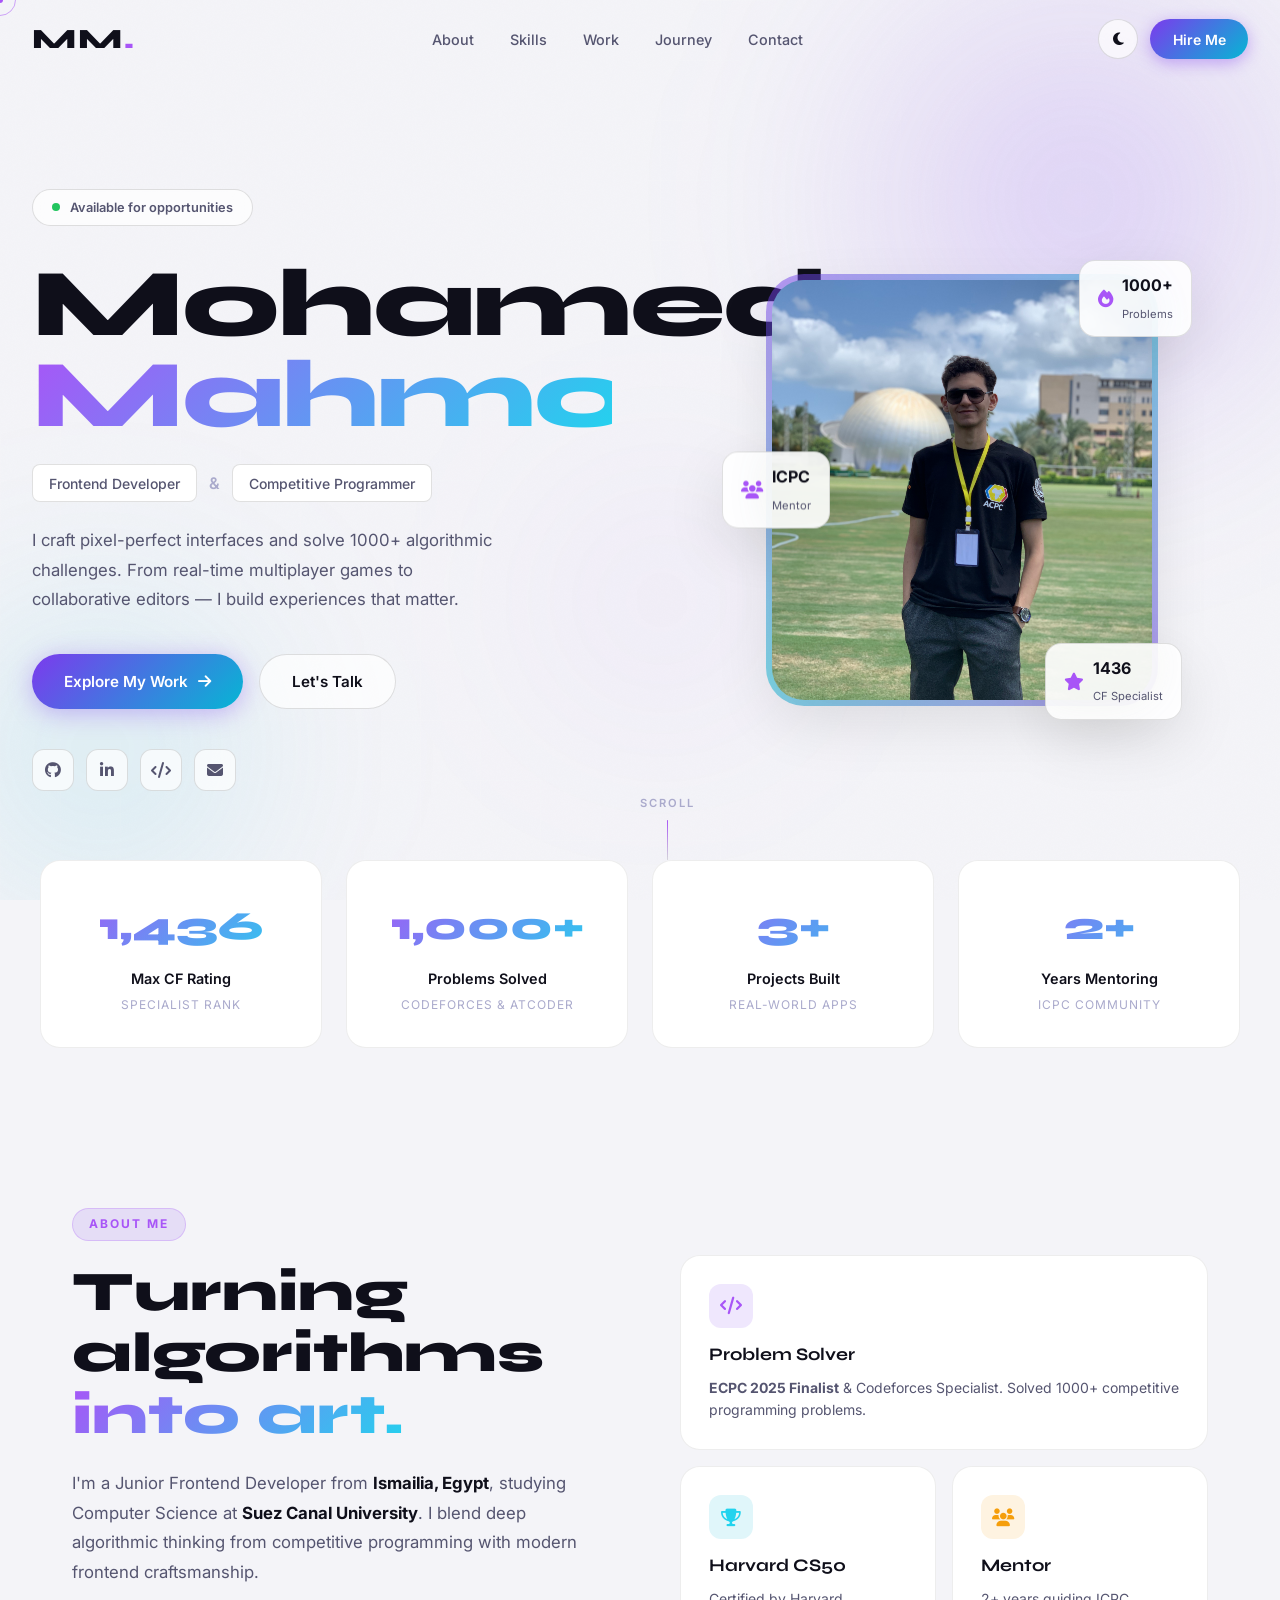
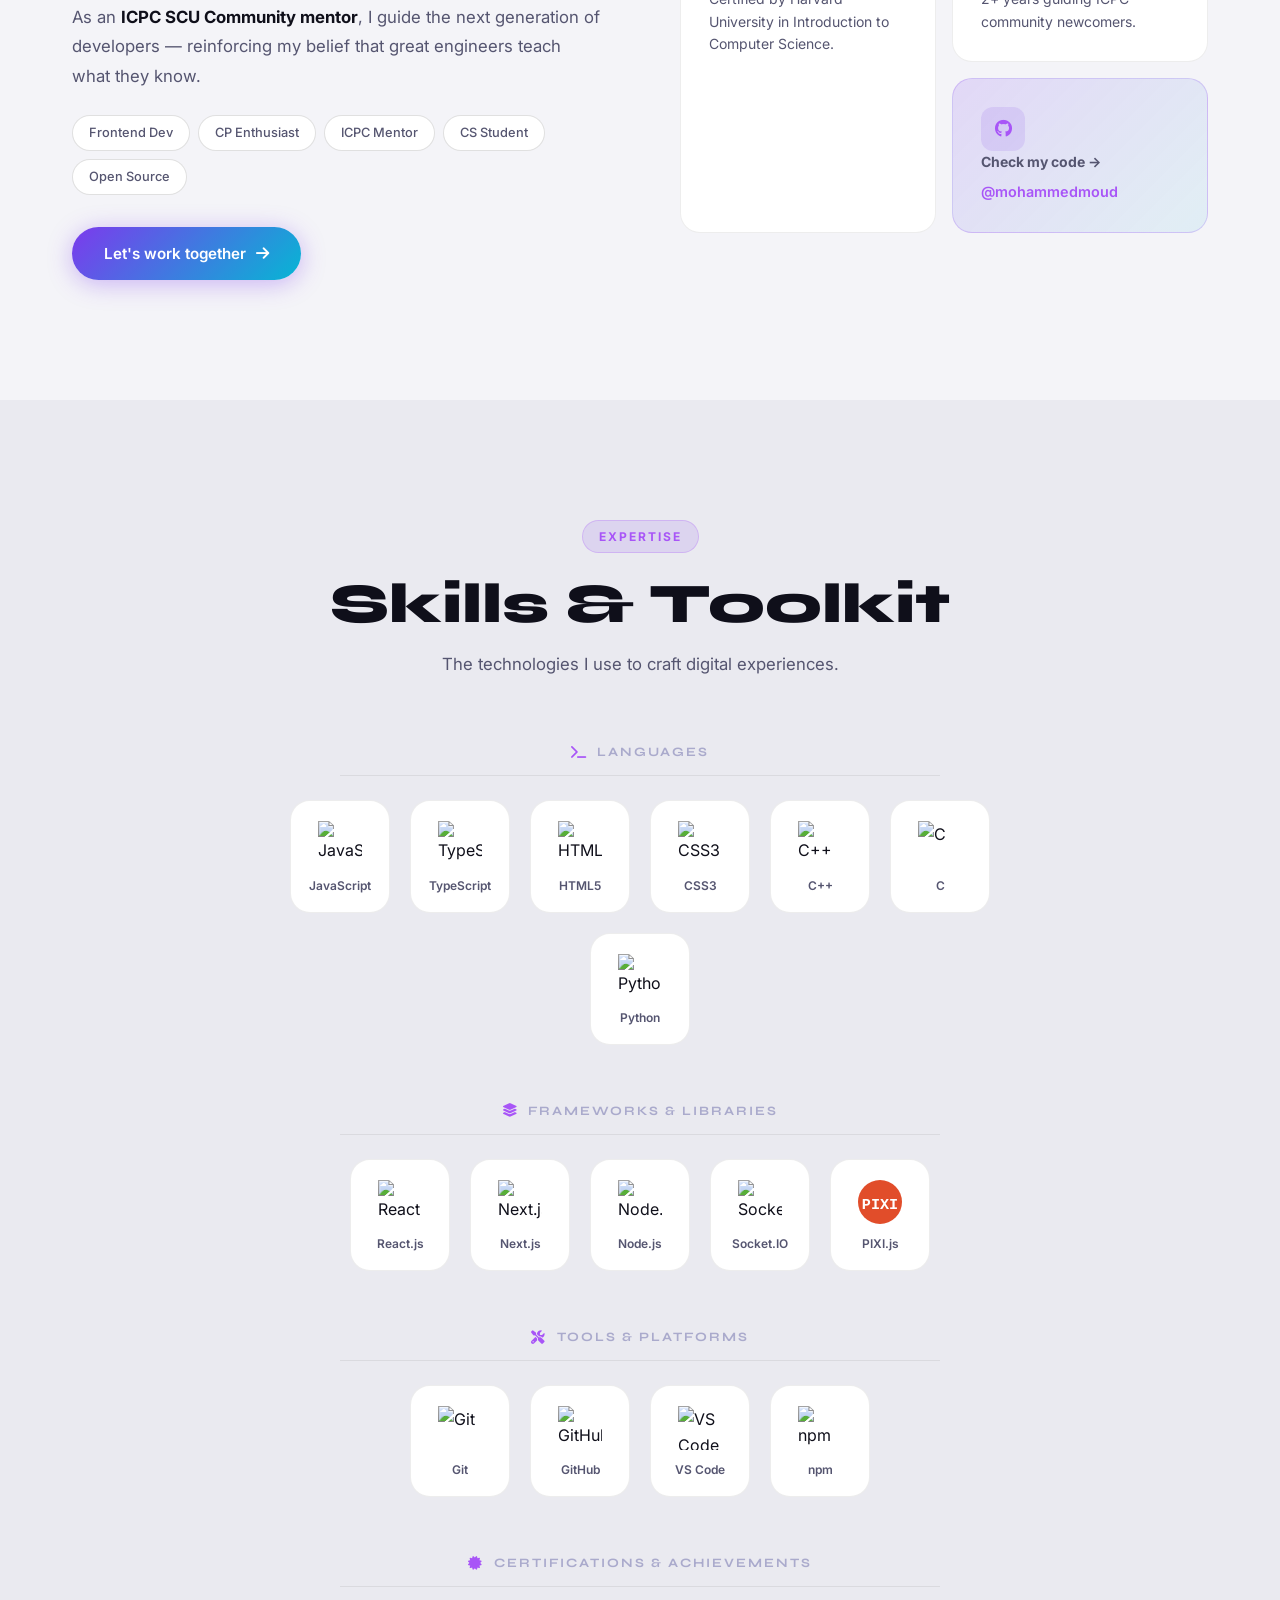
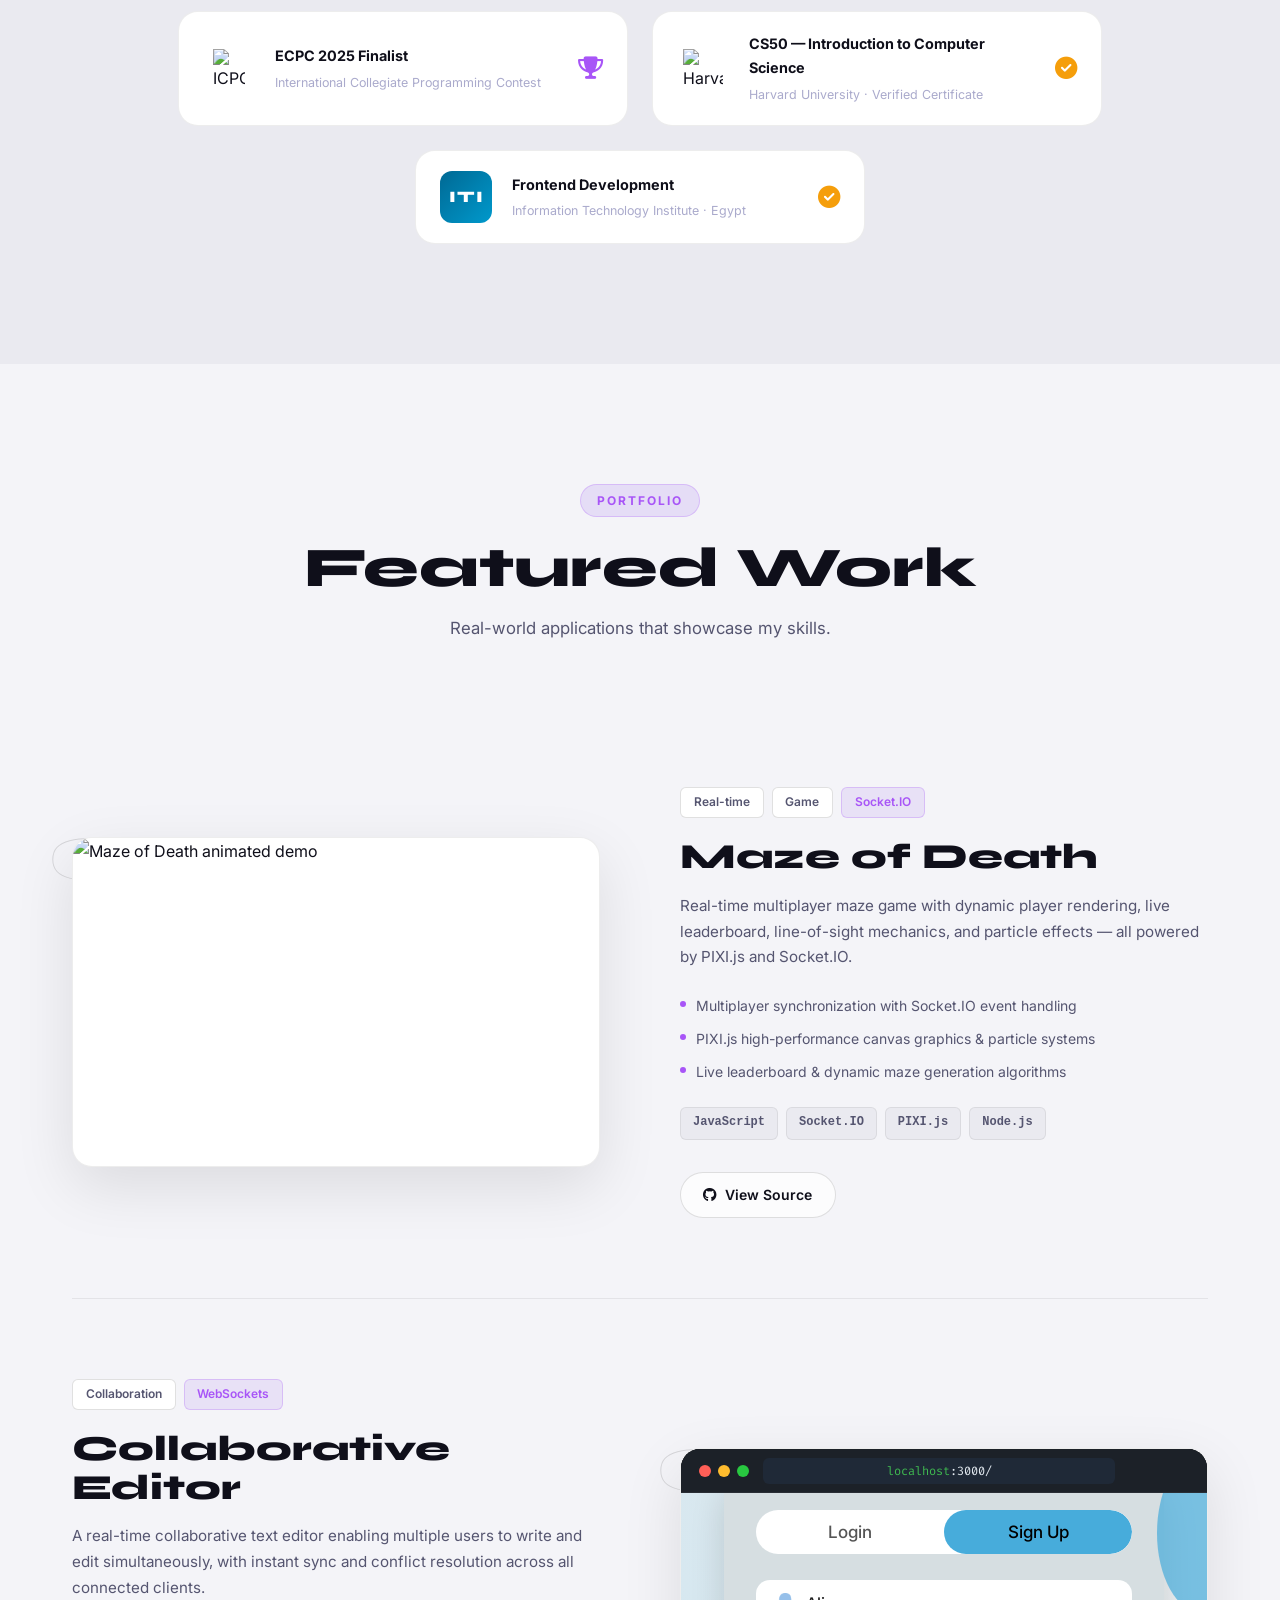
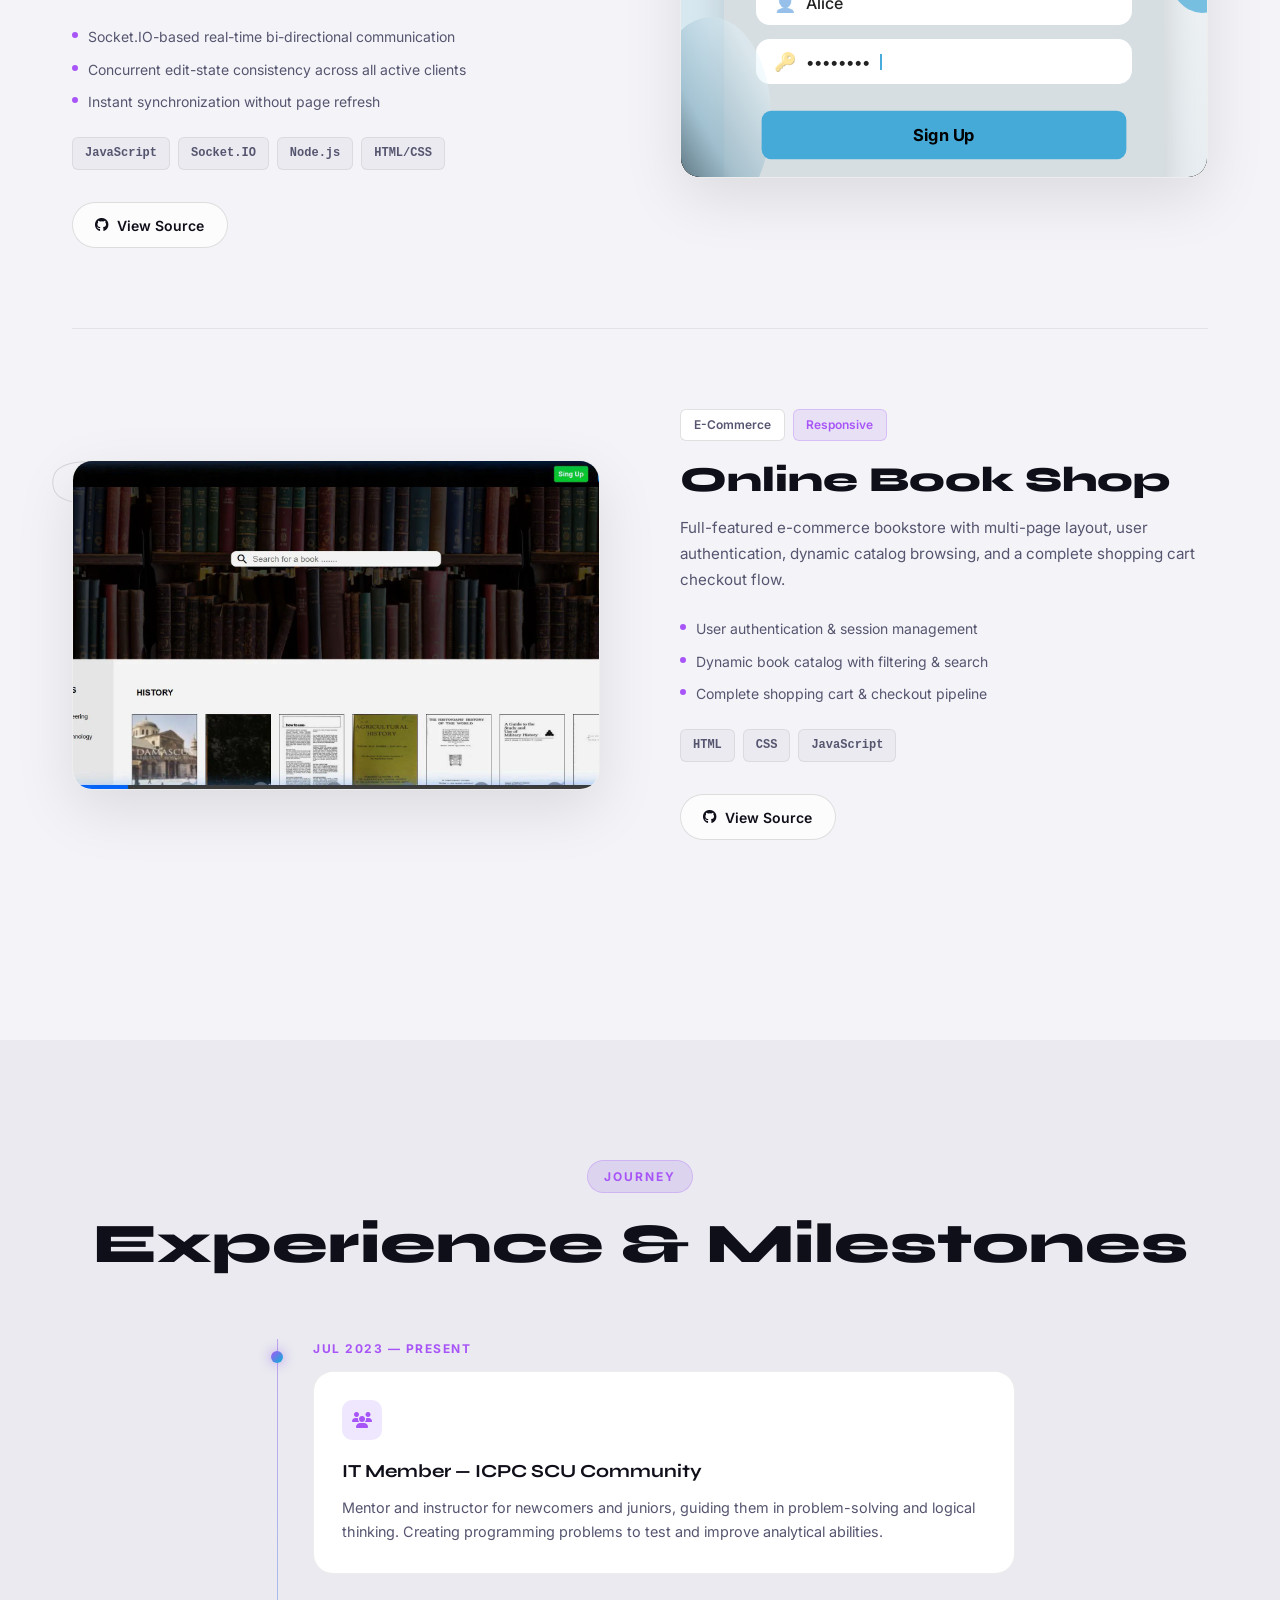
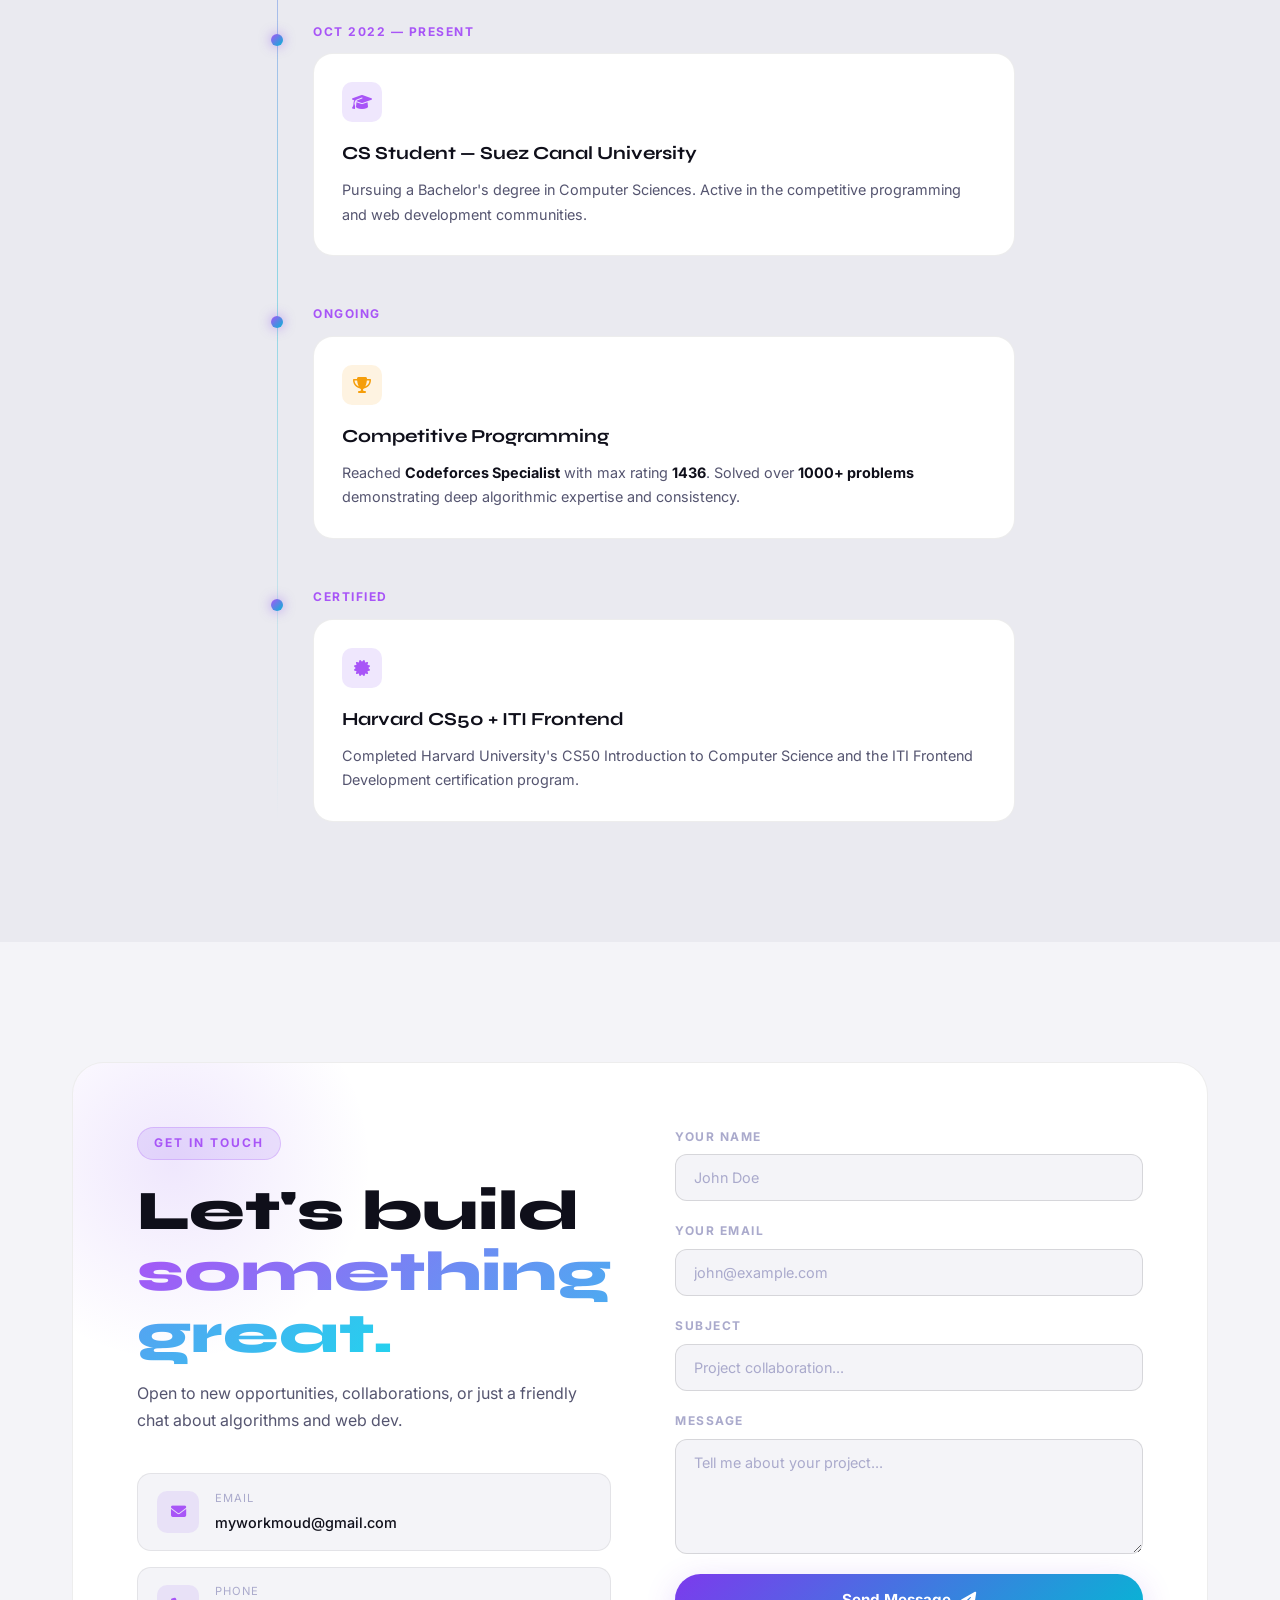
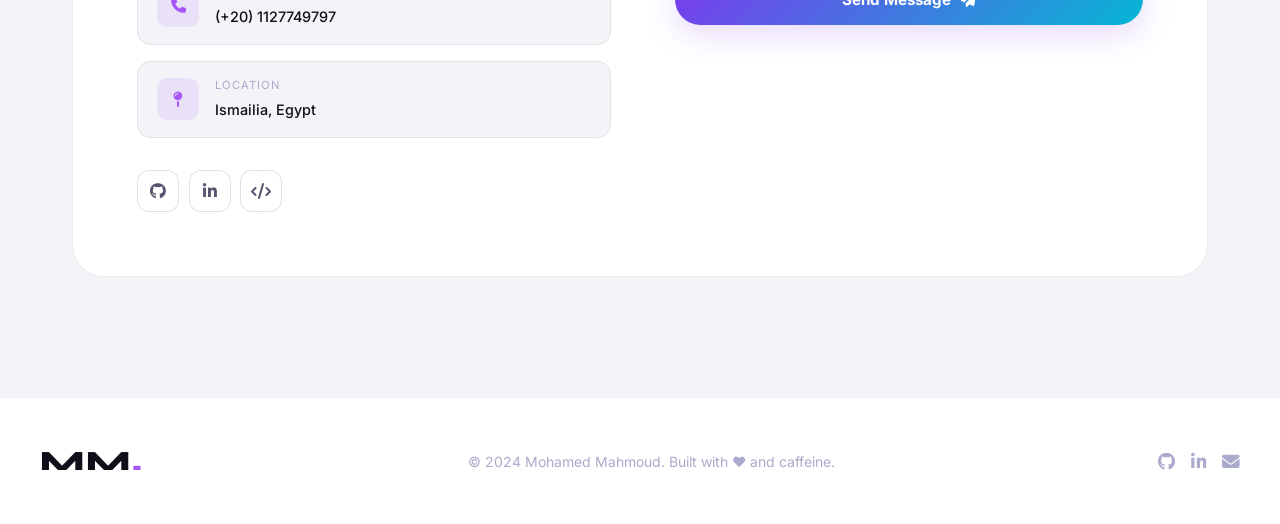
==== index.html @ f991c044 "update portfolio" ====
<!DOCTYPE html>
<html lang="en" data-theme="dark">
<head>
  <meta charset="UTF-8" />
  <meta name="viewport" content="width=device-width, initial-scale=1.0" />
  <title>Mohamed Mahmoud — Frontend Developer</title>
  <meta name="description" content="Mohamed Mahmoud — Junior Frontend Developer & Competitive Programmer based in Egypt. Codeforces Specialist. 1000+ problems solved." />

  <!-- Fonts -->
  <link rel="preconnect" href="https://fonts.googleapis.com" />
  <link rel="preconnect" href="https://fonts.gstatic.com" crossorigin />
  <link href="https://fonts.googleapis.com/css2?family=Syne:wght@400;500;600;700;800&family=Inter:wght@300;400;500;600&display=swap" rel="stylesheet" />

  <!-- Icons -->
  <link rel="stylesheet" href="https://cdnjs.cloudflare.com/ajax/libs/font-awesome/6.5.0/css/all.min.css" />

  <link rel="stylesheet" href="style.css" />
</head>
<body>

  <!-- Custom Cursor -->
  <div id="cursor-dot"></div>
  <div id="cursor-ring"></div>

  <!-- Loader -->
  <div id="loader">
    <div class="loader-text">
      <span>M</span><span>.</span><span>M</span><span>a</span><span>h</span><span>m</span><span>o</span><span>u</span><span>d</span>
    </div>
    <div class="loader-bar"><span></span></div>
  </div>

  <!-- Noise Overlay -->
  <div class="noise"></div>

  <!-- NAV -->
  <nav id="navbar">
    <div class="nav-inner">
      <a href="#hero" class="nav-logo">MM<span class="dot">.</span></a>
      <ul class="nav-links">
        <li><a href="#about" class="nav-link">About</a></li>
        <li><a href="#skills" class="nav-link">Skills</a></li>
        <li><a href="#projects" class="nav-link">Work</a></li>
        <li><a href="#experience" class="nav-link">Journey</a></li>
        <li><a href="#contact" class="nav-link">Contact</a></li>
      </ul>
      <div class="nav-right">
        <button id="theme-toggle" class="theme-btn" aria-label="Toggle theme">
          <i class="fa-solid fa-moon" id="theme-icon"></i>
        </button>
        <a href="https://docs.google.com/document/d/1dBStdwqow_vI_nFA4Ti6ppSMyKnlEqar/edit?usp=sharing&ouid=118151326517253373276&rtpof=true&sd=true" target="_blank" class="btn-hire">Hire Me</a>
        <button class="hamburger" id="hamburger" aria-label="Menu">
          <span></span><span></span>
        </button>
      </div>
    </div>
    <!-- Mobile menu -->
    <div class="mobile-menu" id="mobile-menu">
      <a href="#about" class="mob-link">About</a>
      <a href="#skills" class="mob-link">Skills</a>
      <a href="#projects" class="mob-link">Work</a>
      <a href="#experience" class="mob-link">Journey</a>
      <a href="#contact" class="mob-link">Contact</a>
    </div>
  </nav>

  <!-- =========  HERO  ========= -->
  <section id="hero" class="hero-section">

    <!-- Gradient orbs -->
    <div class="orb orb-1"></div>
    <div class="orb orb-2"></div>
    <div class="orb orb-3"></div>

    <!-- Grid lines bg -->
    <div class="grid-lines"></div>

    <div class="hero-container">
      <div class="hero-left">
        <!-- Status pill -->
        <div class="status-pill">
          <span class="pulse-dot"></span>
          Available for opportunities
        </div>

        <h1 class="hero-title">
          <span class="split-line">Mohamed</span>
          <span class="split-line accent-word">Mahmoud</span>
        </h1>

        <p class="hero-role">
          <span class="role-tag">Frontend Developer</span>
          <span class="role-divider">&</span>
          <span class="role-tag">Competitive Programmer</span>
        </p>

        <p class="hero-desc">
          I craft pixel-perfect interfaces and solve 1000+ algorithmic challenges. From real-time multiplayer games to collaborative editors — I build experiences that matter.
        </p>

        <div class="hero-actions">
          <a href="#projects" class="cta-primary magnetic">
            <span>Explore My Work</span>
            <i class="fa-solid fa-arrow-right"></i>
          </a>
          <a href="#contact" class="cta-ghost magnetic">
            Let's Talk
          </a>
        </div>

        <div class="hero-socials">
          <a href="https://github.com/mohammedmoud" target="_blank" class="social-btn" aria-label="GitHub">
            <i class="fa-brands fa-github"></i>
          </a>
          <a href="https://www.linkedin.com/in/imomoud/" target="_blank" class="social-btn" aria-label="LinkedIn">
            <i class="fa-brands fa-linkedin-in"></i>
          </a>
          <a href="https://codeforces.com/profile/MOUDX" target="_blank" class="social-btn" aria-label="Codeforces">
            <i class="fa-solid fa-code"></i>
          </a>
          <a href="mailto:myworkmoud@gmail.com" class="social-btn" aria-label="Email">
            <i class="fa-solid fa-envelope"></i>
          </a>
        </div>
      </div>

      <div class="hero-right">
        <div class="photo-frame">
          <img src="imgs/professional_photo.jpg" alt="Mohamed Mahmoud" class="hero-photo" />
          <div class="photo-ring"></div>
          <!-- Floating badges -->
          <div class="badge badge-cf">
            <i class="fa-solid fa-star"></i>
            <div>
              <strong>1436</strong>
              <small>CF Specialist</small>
            </div>
          </div>
          <div class="badge badge-probs">
            <i class="fa-solid fa-fire"></i>
            <div>
              <strong>1000+</strong>
              <small>Problems</small>
            </div>
          </div>
          <div class="badge badge-icpc">
            <i class="fa-solid fa-users"></i>
            <div>
              <strong>ICPC</strong>
              <small>Mentor</small>
            </div>
          </div>
        </div>
      </div>
    </div>

    <!-- Scroll prompt -->
    <div class="scroll-prompt">
      <span>Scroll</span>
      <div class="scroll-line"><span></span></div>
    </div>
  </section>

  <!-- =========  STATS ROW  ========= -->
  <section class="stats-section" id="stats">
    <div class="stats-grid">
      <div class="stat-item reveal">
        <div class="stat-num" data-target="1436">0</div>
        <div class="stat-label">Max CF Rating</div>
        <div class="stat-sub">Specialist Rank</div>
      </div>
      <div class="stat-item reveal" style="--delay: 0.1s;">
        <div class="stat-num" data-target="1000" data-suffix="+">0</div>
        <div class="stat-label">Problems Solved</div>
        <div class="stat-sub">Codeforces & AtCoder</div>
      </div>
      <div class="stat-item reveal" style="--delay: 0.2s;">
        <div class="stat-num" data-target="3" data-suffix="+">0</div>
        <div class="stat-label">Projects Built</div>
        <div class="stat-sub">Real-world apps</div>
      </div>
      <div class="stat-item reveal" style="--delay: 0.3s;">
        <div class="stat-num" data-target="2" data-suffix="+">0</div>
        <div class="stat-label">Years Mentoring</div>
        <div class="stat-sub">ICPC Community</div>
      </div>
    </div>
  </section>

  <!-- =========  ABOUT  ========= -->
  <section id="about" class="about-section section">
    <div class="section-container">
      <div class="about-grid">
        <div class="about-text reveal">
          <span class="label-tag">About Me</span>
          <h2 class="section-heading">Turning algorithms <br /><em>into art.</em></h2>
          <p>I'm a Junior Frontend Developer from <strong>Ismailia, Egypt</strong>, studying Computer Science at <strong>Suez Canal University</strong>. I blend deep algorithmic thinking from competitive programming with modern frontend craftsmanship.</p>
          <p>As an <strong>ICPC SCU Community mentor</strong>, I guide the next generation of developers — reinforcing my belief that great engineers teach what they know.</p>
          <div class="about-tags">
            <span class="chip">Frontend Dev</span>
            <span class="chip">CP Enthusiast</span>
            <span class="chip">ICPC Mentor</span>
            <span class="chip">CS Student</span>
            <span class="chip">Open Source</span>
          </div>
          <a href="#contact" class="cta-primary magnetic" style="width: fit-content; margin-top: 2rem;">
            <span>Let's work together</span>
            <i class="fa-solid fa-arrow-right"></i>
          </a>
        </div>

        <div class="about-bento reveal" style="--delay: 0.15s;">
          <!-- Bento Grid Cards -->
          <div class="bento-card bento-wide">
            <div class="bento-icon"><i class="fa-solid fa-code"></i></div>
            <h3>Problem Solver</h3>
            <p><strong>ECPC 2025 Finalist</strong> & Codeforces Specialist. Solved 1000+ competitive programming problems.</p>
          </div>
          <div class="bento-card bento-tall">
            <div class="bento-icon bento-icon-acc"><i class="fa-solid fa-trophy"></i></div>
            <h3>Harvard CS50</h3>
            <p>Certified by Harvard University in Introduction to Computer Science.</p>
          </div>
          <div class="bento-card">
            <div class="bento-icon bento-icon-warn"><i class="fa-solid fa-users"></i></div>
            <h3>Mentor</h3>
            <p>2+ years guiding ICPC community newcomers.</p>
          </div>
          <div class="bento-card bento-dark">
            <div class="bento-icon"><i class="fa-brands fa-github"></i></div>
            <p class="bento-cta-text">Check my code →</p>
            <a href="https://github.com/mohammedmoud" target="_blank" class="bento-link">@mohammedmoud</a>
          </div>
        </div>
      </div>
    </div>
  </section>

  <!-- =========  SKILLS  ========= -->
  <section id="skills" class="skills-section section">
    <div class="section-container">
      <div class="section-header reveal">
        <span class="label-tag">Expertise</span>
        <h2 class="section-heading">Skills & Toolkit</h2>
        <p class="section-sub">The technologies I use to craft digital experiences.</p>
      </div>

      <!-- Languages -->
      <div class="skills-block reveal">
        <div class="skills-block-label">
          <i class="fa-solid fa-terminal"></i>
          Languages
        </div>
        <div class="tech-icon-grid">
          <div class="tech-icon-card">
            <img src="https://cdn.jsdelivr.net/gh/devicons/devicon@latest/icons/javascript/javascript-original.svg" alt="JavaScript" />
            <span>JavaScript</span>
          </div>
          <div class="tech-icon-card">
            <img src="https://cdn.jsdelivr.net/gh/devicons/devicon@latest/icons/typescript/typescript-original.svg" alt="TypeScript" />
            <span>TypeScript</span>
          </div>
          <div class="tech-icon-card">
            <img src="https://cdn.jsdelivr.net/gh/devicons/devicon@latest/icons/html5/html5-original.svg" alt="HTML5" />
            <span>HTML5</span>
          </div>
          <div class="tech-icon-card">
            <img src="https://cdn.jsdelivr.net/gh/devicons/devicon@latest/icons/css3/css3-original.svg" alt="CSS3" />
            <span>CSS3</span>
          </div>
          <div class="tech-icon-card">
            <img src="https://cdn.jsdelivr.net/gh/devicons/devicon@latest/icons/cplusplus/cplusplus-original.svg" alt="C++" />
            <span>C++</span>
          </div>
          <div class="tech-icon-card">
            <img src="https://cdn.jsdelivr.net/gh/devicons/devicon@latest/icons/c/c-original.svg" alt="C" />
            <span>C</span>
          </div>
          <div class="tech-icon-card">
            <img src="https://cdn.jsdelivr.net/gh/devicons/devicon@latest/icons/python/python-original.svg" alt="Python" />
            <span>Python</span>
          </div>
        </div>
      </div>

      <!-- Frameworks & Libraries -->
      <div class="skills-block reveal" style="--delay:0.1s">
        <div class="skills-block-label">
          <i class="fa-solid fa-layer-group"></i>
          Frameworks & Libraries
        </div>
        <div class="tech-icon-grid">
          <div class="tech-icon-card">
            <img src="https://cdn.jsdelivr.net/gh/devicons/devicon@latest/icons/react/react-original.svg" alt="React" />
            <span>React.js</span>
          </div>
          <div class="tech-icon-card">
            <img src="https://cdn.jsdelivr.net/gh/devicons/devicon@latest/icons/nextjs/nextjs-original.svg" alt="Next.js" class="icon-invert" />
            <span>Next.js</span>
          </div>
          <div class="tech-icon-card">
            <img src="https://cdn.jsdelivr.net/gh/devicons/devicon@latest/icons/nodejs/nodejs-original.svg" alt="Node.js" />
            <span>Node.js</span>
          </div>
          <div class="tech-icon-card">
            <img src="https://cdn.jsdelivr.net/gh/devicons/devicon@latest/icons/socketio/socketio-original.svg" alt="Socket.IO" class="icon-invert" />
            <span>Socket.IO</span>
          </div>
          <!-- <div class="tech-icon-card">
            <img src="https://cdn.jsdelivr.net/gh/devicons/devicon@latest/icons/express/express-original.svg" alt="Express" class="icon-invert" />
            <span>Express.js</span>
          </div> -->
          <div class="tech-icon-card">
            <svg viewBox="0 0 32 32" style="width:44px;height:44px;" xmlns="http://www.w3.org/2000/svg">
              <circle cx="16" cy="16" r="16" fill="#e14d2a"/>
              <text x="50%" y="56%" text-anchor="middle" dominant-baseline="middle" font-family="monospace" font-weight="900" font-size="11" fill="white">PIXI</text>
            </svg>
            <span>PIXI.js</span>
          </div>
        </div>
      </div>

      <!-- Tools & Platforms -->
      <div class="skills-block reveal" style="--delay:0.2s">
        <div class="skills-block-label">
          <i class="fa-solid fa-screwdriver-wrench"></i>
          Tools & Platforms
        </div>
        <div class="tech-icon-grid">
          <div class="tech-icon-card">
            <img src="https://cdn.jsdelivr.net/gh/devicons/devicon@latest/icons/git/git-original.svg" alt="Git" />
            <span>Git</span>
          </div>
          <div class="tech-icon-card">
            <img src="https://cdn.jsdelivr.net/gh/devicons/devicon@latest/icons/github/github-original.svg" alt="GitHub" class="icon-invert" />
            <span>GitHub</span>
          </div>
          <div class="tech-icon-card">
            <img src="https://cdn.jsdelivr.net/gh/devicons/devicon@latest/icons/vscode/vscode-original.svg" alt="VS Code" />
            <span>VS Code</span>
          </div>
          <!-- <div class="tech-icon-card">
            <img src="https://cdn.jsdelivr.net/gh/devicons/devicon@latest/icons/linux/linux-original.svg" alt="Linux" />
            <span>Linux</span>
          </div> -->
          <!-- <div class="tech-icon-card">
            <img src="https://cdn.jsdelivr.net/gh/devicons/devicon@latest/icons/docker/docker-original.svg" alt="Docker" />
            <span>Docker</span>
          </div> -->
          <div class="tech-icon-card">
            <img src="https://cdn.jsdelivr.net/gh/devicons/devicon@latest/icons/npm/npm-original-wordmark.svg" alt="npm" />
            <span>npm</span>
          </div>
        </div>
      </div>

      <!-- Certifications -->
      <div class="skills-block reveal" style="--delay:0.3s">
        <div class="skills-block-label">
          <i class="fa-solid fa-certificate"></i>
          Certifications & Achievements
        </div>
        <div class="certs-row">
          <a href="https://icpc.global/ICPCID/ZXU0DOMN5M8A" target="_blank" class="cert-card" style="text-decoration: none;">
            <div class="cert-logo">
              <img src="https://icpc.global/regionals/abouticpc/foundationlogo.png" alt="ICPC" style="width: 80%;" />
            </div>
            <div class="cert-info">
              <strong>ECPC 2025 Finalist</strong>
              <span>International Collegiate Programming Contest</span>
            </div>
            <div class="cert-badge"><i class="fa-solid fa-trophy" style="color: var(--primary-l);"></i></div>
          </a>
          <div class="cert-card">
            <div class="cert-logo">
              <img src="https://upload.wikimedia.org/wikipedia/commons/thumb/7/7e/Harvard_University_logo.svg/320px-Harvard_University_logo.svg.png" alt="Harvard" />
            </div>
            <div class="cert-info">
              <strong>CS50 — Introduction to Computer Science</strong>
              <span>Harvard University · Verified Certificate</span>
            </div>
            <div class="cert-badge"><i class="fa-solid fa-check-circle"></i></div>
          </div>
          <div class="cert-card">
            <div class="cert-logo cert-logo-iti">
              <span>ITI</span>
            </div>
            <div class="cert-info">
              <strong>Frontend Development</strong>
              <span>Information Technology Institute · Egypt</span>
            </div>
            <div class="cert-badge"><i class="fa-solid fa-check-circle"></i></div>
          </div>
        </div>
      </div>

    </div>
  </section>

  <!-- =========  PROJECTS  ========= -->
  <section id="projects" class="projects-section section">
    <div class="section-container">
      <div class="section-header reveal">
        <span class="label-tag">Portfolio</span>
        <h2 class="section-heading">Featured Work</h2>
        <p class="section-sub">Real-world applications that showcase my skills.</p>
      </div>

      <!-- Project 1 -->
      <article class="project reveal">
        <div class="project-media">
          <div class="project-media-inner">
            <img src="videos/maze_of_death_demo.webp" alt="Maze of Death animated demo" />
          </div>
          <div class="project-num">01</div>
        </div>
        <div class="project-info">
          <div class="project-meta">
            <span class="project-badge">Real-time</span>
            <span class="project-badge">Game</span>
            <span class="project-badge accent">Socket.IO</span>
          </div>
          <h3 class="project-title">Maze of Death</h3>
          <p class="project-desc">Real-time multiplayer maze game with dynamic player rendering, live leaderboard, line-of-sight mechanics, and particle effects — all powered by PIXI.js and Socket.IO.</p>
          <ul class="project-points">
            <li>Multiplayer synchronization with Socket.IO event handling</li>
            <li>PIXI.js high-performance canvas graphics & particle systems</li>
            <li>Live leaderboard & dynamic maze generation algorithms</li>
          </ul>
          <div class="tech-stack">
            <span>JavaScript</span><span>Socket.IO</span><span>PIXI.js</span><span>Node.js</span>
          </div>
          <div class="project-links">
            <a href="https://github.com/Codera101/Maze-of-Death" target="_blank" class="proj-link magnetic">
              <i class="fa-brands fa-github"></i> View Source
            </a>
          </div>
        </div>
      </article>

      <!-- Project 2 -->
      <article class="project project-reverse reveal">
        <div class="project-media">
          <div class="project-media-inner">
            <iframe
              src="videos/collab-demo.html"
              title="Collaborative Editor Demo"
              loading="lazy"
              sandbox="allow-scripts allow-same-origin"
            ></iframe>
          </div>
          <div class="project-num">02</div>
        </div>
        <div class="project-info">
          <div class="project-meta">
            <span class="project-badge">Collaboration</span>
            <span class="project-badge accent">WebSockets</span>
          </div>
          <h3 class="project-title">Collaborative Editor</h3>
          <p class="project-desc">A real-time collaborative text editor enabling multiple users to write and edit simultaneously, with instant sync and conflict resolution across all connected clients.</p>
          <ul class="project-points">
            <li>Socket.IO-based real-time bi-directional communication</li>
            <li>Concurrent edit-state consistency across all active clients</li>
            <li>Instant synchronization without page refresh</li>
          </ul>
          <div class="tech-stack">
            <span>JavaScript</span><span>Socket.IO</span><span>Node.js</span><span>HTML/CSS</span>
          </div>
          <div class="project-links">
            <a href="https://github.com/Mazen-Ghanaym/collaborative-online-editor" target="_blank" class="proj-link magnetic">
              <i class="fa-brands fa-github"></i> View Source
            </a>
          </div>
        </div>
      </article>

      <!-- Project 3 -->
      <article class="project reveal">
        <div class="project-media">
          <div class="project-media-inner">
            <img src="videos/online_book_shop_demo.webp" alt="Online Book Shop animated demo" />
          </div>
          <div class="project-num">03</div>
        </div>
        <div class="project-info">
          <div class="project-meta">
            <span class="project-badge">E-Commerce</span>
            <span class="project-badge accent">Responsive</span>
          </div>
          <h3 class="project-title">Online Book Shop</h3>
          <p class="project-desc">Full-featured e-commerce bookstore with multi-page layout, user authentication, dynamic catalog browsing, and a complete shopping cart checkout flow.</p>
          <ul class="project-points">
            <li>User authentication & session management</li>
            <li>Dynamic book catalog with filtering & search</li>
            <li>Complete shopping cart & checkout pipeline</li>
          </ul>
          <div class="tech-stack">
            <span>HTML</span><span>CSS</span><span>JavaScript</span>
          </div>
          <div class="project-links">
            <a href="https://github.com/Mazen-Ghanaym/Online-Book-Shop" target="_blank" class="proj-link magnetic">
              <i class="fa-brands fa-github"></i> View Source
            </a>
          </div>
        </div>
      </article>
    </div>
  </section>

  <!-- =========  EXPERIENCE  ========= -->
  <section id="experience" class="experience-section section">
    <div class="section-container">
      <div class="section-header reveal">
        <span class="label-tag">Journey</span>
        <h2 class="section-heading">Experience & Milestones</h2>
      </div>

      <div class="timeline reveal">
        <div class="timeline-line"></div>

        <div class="timeline-item">
          <div class="tl-dot"></div>
          <div class="tl-date">Jul 2023 — Present</div>
          <div class="tl-card">
            <div class="tl-icon"><i class="fa-solid fa-users"></i></div>
            <h3>IT Member — ICPC SCU Community</h3>
            <p>Mentor and instructor for newcomers and juniors, guiding them in problem-solving and logical thinking. Creating programming problems to test and improve analytical abilities.</p>
          </div>
        </div>

        <div class="timeline-item">
          <div class="tl-dot"></div>
          <div class="tl-date">Oct 2022 — Present</div>
          <div class="tl-card">
            <div class="tl-icon"><i class="fa-solid fa-graduation-cap"></i></div>
            <h3>CS Student — Suez Canal University</h3>
            <p>Pursuing a Bachelor's degree in Computer Sciences. Active in the competitive programming and web development communities.</p>
          </div>
        </div>

        <div class="timeline-item">
          <div class="tl-dot"></div>
          <div class="tl-date">Ongoing</div>
          <div class="tl-card">
            <div class="tl-icon tl-gold"><i class="fa-solid fa-trophy"></i></div>
            <h3>Competitive Programming</h3>
            <p>Reached <strong>Codeforces Specialist</strong> with max rating <strong>1436</strong>. Solved over <strong>1000+ problems</strong> demonstrating deep algorithmic expertise and consistency.</p>
          </div>
        </div>

        <div class="timeline-item">
          <div class="tl-dot"></div>
          <div class="tl-date">Certified</div>
          <div class="tl-card">
            <div class="tl-icon"><i class="fa-solid fa-certificate"></i></div>
            <h3>Harvard CS50 + ITI Frontend</h3>
            <p>Completed Harvard University's CS50 Introduction to Computer Science and the ITI Frontend Development certification program.</p>
          </div>
        </div>

      </div>
    </div>
  </section>

  <!-- =========  CONTACT  ========= -->
  <section id="contact" class="contact-section section">
    <div class="section-container">
      <div class="contact-wrapper reveal">
        <div class="contact-glow"></div>

        <div class="contact-left">
          <span class="label-tag">Get In Touch</span>
          <h2 class="section-heading">Let's build <br /><em>something great.</em></h2>
          <p>Open to new opportunities, collaborations, or just a friendly chat about algorithms and web dev.</p>

          <div class="contact-items">
            <a href="mailto:myworkmoud@gmail.com" class="contact-item">
              <div class="contact-icon"><i class="fa-solid fa-envelope"></i></div>
              <div>
                <small>Email</small>
                <span>myworkmoud@gmail.com</span>
              </div>
            </a>
            <a href="tel:+201127749797" class="contact-item">
              <div class="contact-icon"><i class="fa-solid fa-phone"></i></div>
              <div>
                <small>Phone</small>
                <span>(+20) 1127749797</span>
              </div>
            </a>
            <div class="contact-item">
              <div class="contact-icon"><i class="fa-solid fa-map-pin"></i></div>
              <div>
                <small>Location</small>
                <span>Ismailia, Egypt</span>
              </div>
            </div>
          </div>

          <div class="contact-socials">
            <a href="https://github.com/mohammedmoud" target="_blank" class="social-btn">
              <i class="fa-brands fa-github"></i>
            </a>
            <a href="https://www.linkedin.com/in/imomoud/" target="_blank" class="social-btn">
              <i class="fa-brands fa-linkedin-in"></i>
            </a>
            <a href="https://codeforces.com/profile/MOUDX" target="_blank" class="social-btn">
              <i class="fa-solid fa-code"></i>
            </a>
          </div>
        </div>

        <div class="contact-right">
          <form id="contact-form" class="contact-form">
            <div class="form-group">
              <label for="name">Your Name</label>
              <input type="text" id="name" placeholder="John Doe" required />
            </div>
            <div class="form-group">
              <label for="email">Your Email</label>
              <input type="email" id="email" placeholder="john@example.com" required />
            </div>
            <div class="form-group">
              <label for="subject">Subject</label>
              <input type="text" id="subject" placeholder="Project collaboration..." />
            </div>
            <div class="form-group">
              <label for="message">Message</label>
              <textarea id="message" rows="5" placeholder="Tell me about your project..." required></textarea>
            </div>
            <button type="submit" class="btn-submit magnetic">
              <span>Send Message</span>
              <i class="fa-solid fa-paper-plane"></i>
            </button>
          </form>
        </div>
      </div>
    </div>
  </section>

  <!-- Footer -->
  <footer>
    <div class="footer-inner">
      <a href="#hero" class="nav-logo">MM<span class="dot">.</span></a>
      <p class="footer-copy">© 2024 Mohamed Mahmoud. Built with ❤️ and caffeine.</p>
      <div class="footer-socials">
        <a href="https://github.com/mohammedmoud" target="_blank" aria-label="GitHub"><i class="fa-brands fa-github"></i></a>
        <a href="https://www.linkedin.com/in/imomoud/" target="_blank" aria-label="LinkedIn"><i class="fa-brands fa-linkedin-in"></i></a>
        <a href="mailto:myworkmoud@gmail.com" aria-label="Email"><i class="fa-solid fa-envelope"></i></a>
      </div>
    </div>
  </footer>

  <!-- Toast -->
  <div id="toast" class="toast"></div>

  <script src="script.js"></script>
</body>
</html>
---- style.css ----
/* ============================================================
   ROOT VARIABLES — THEME SYSTEM
   ============================================================ */
:root {
  --bg:        #0a0a0f;
  --bg-2:      #0f0f1a;
  --surface:   #13131e;
  --surface-2: #1a1a2e;
  --border:    rgba(255,255,255,0.07);
  --border-2:  rgba(255,255,255,0.12);
  --text:      #f0f0f8;
  --text-2:    #8888aa;
  --text-3:    #555570;
  --primary:   #7c3aed;
  --primary-l: #a855f7;
  --accent:    #06b6d4;
  --accent-l:  #22d3ee;
  --gold:      #f59e0b;
  --danger:    #ef4444;
  --glass:     rgba(255,255,255,0.04);
  --glass-b:   rgba(255,255,255,0.08);
  --radius-sm: 10px;
  --radius:    20px;
  --radius-lg: 32px;
  --transition: all 0.4s cubic-bezier(0.16, 1, 0.3, 1);
  --font-head: 'Syne', sans-serif;
  --font-body: 'Inter', sans-serif;
  --shadow: 0 20px 60px rgba(0,0,0,0.5);
  --shadow-primary: 0 8px 32px rgba(124,58,237,0.3);
}

[data-theme="light"] {
  --bg:        #f4f4f8;
  --bg-2:      #eaeaf0;
  --surface:   #ffffff;
  --surface-2: #f0f0f8;
  --border:    rgba(0,0,0,0.07);
  --border-2:  rgba(0,0,0,0.12);
  --text:      #0f0f1a;
  --text-2:    #555570;
  --text-3:    #aaaacc;
  --glass:     rgba(255,255,255,0.7);
  --glass-b:   rgba(255,255,255,0.9);
  --shadow: 0 20px 60px rgba(0,0,0,0.1);
  --shadow-primary: 0 8px 32px rgba(124,58,237,0.2);
}

/* ============================================================
   RESET & BASE
   ============================================================ */
*, *::before, *::after { box-sizing: border-box; margin: 0; padding: 0; }

html {
  scroll-behavior: smooth;
  font-size: 16px;
}

body {
  font-family: var(--font-body);
  background: var(--bg);
  color: var(--text);
  line-height: 1.65;
  overflow-x: hidden;
  transition: background 0.5s ease, color 0.3s ease;
}

a { text-decoration: none; color: inherit; }
img, video, iframe { max-width: 100%; display: block; }
button { cursor: pointer; font-family: inherit; }

/* ============================================================
   NOISE OVERLAY
   ============================================================ */
.noise {
  position: fixed;
  inset: 0;
  z-index: 0;
  pointer-events: none;
  opacity: 0.035;
  background-image: url("data:image/svg+xml,%3Csvg viewBox='0 0 256 256' xmlns='http://www.w3.org/2000/svg'%3E%3Cfilter id='n'%3E%3CfeTurbulence type='fractalNoise' baseFrequency='0.9' numOctaves='4' stitchTiles='stitch'/%3E%3C/filter%3E%3Crect width='100%25' height='100%25' filter='url(%23n)'/%3E%3C/svg%3E");
  background-size: 200px 200px;
}
[data-theme="light"] .noise { opacity: 0.02; }

/* ============================================================
   CUSTOM CURSOR
   ============================================================ */
#cursor-dot {
  position: fixed; top: 0; left: 0;
  width: 6px; height: 6px;
  background: var(--primary-l);
  border-radius: 50%;
  pointer-events: none;
  z-index: 99999;
  transform: translate(-50%, -50%);
  transition: width 0.2s, height 0.2s, background 0.2s;
}
#cursor-ring {
  position: fixed; top: 0; left: 0;
  width: 32px; height: 32px;
  border: 1.5px solid rgba(168, 85, 247, 0.5);
  border-radius: 50%;
  pointer-events: none;
  z-index: 99998;
  transform: translate(-50%, -50%);
  transition: transform 0.1s linear, width 0.3s, height 0.3s, border-color 0.3s;
}
body:has(.magnetic:hover) #cursor-ring {
  width: 50px; height: 50px;
  border-color: var(--primary-l);
}
@media (max-width: 768px) {
  #cursor-dot, #cursor-ring { display: none; }
}

/* ============================================================
   LOADER
   ============================================================ */
#loader {
  position: fixed;
  inset: 0;
  background: var(--bg);
  z-index: 99997;
  display: flex;
  flex-direction: column;
  align-items: center;
  justify-content: center;
  gap: 2rem;
  transition: opacity 0.6s ease, visibility 0.6s ease;
}
#loader.hidden { opacity: 0; visibility: hidden; }

.loader-text {
  font-family: var(--font-head);
  font-size: 3rem;
  font-weight: 800;
  letter-spacing: 4px;
}
.loader-text span {
  display: inline-block;
  color: transparent;
  background: linear-gradient(135deg, var(--primary-l), var(--accent));
  -webkit-background-clip: text;
  background-clip: text;
  animation: charPop 0.5s ease forwards;
  opacity: 0;
}
.loader-text span:nth-child(1) { animation-delay: 0.0s; }
.loader-text span:nth-child(2) { animation-delay: 0.05s; }
.loader-text span:nth-child(3) { animation-delay: 0.1s; }
.loader-text span:nth-child(4) { animation-delay: 0.15s; }
.loader-text span:nth-child(5) { animation-delay: 0.2s; }
.loader-text span:nth-child(6) { animation-delay: 0.25s; }
.loader-text span:nth-child(7) { animation-delay: 0.3s; }
.loader-text span:nth-child(8) { animation-delay: 0.35s; }
.loader-text span:nth-child(9) { animation-delay: 0.4s; }

@keyframes charPop {
  to { opacity: 1; transform: translateY(0); }
  from { opacity: 0; transform: translateY(20px); }
}

.loader-bar {
  width: 200px; height: 2px;
  background: var(--border-2);
  border-radius: 2px;
  overflow: hidden;
}
.loader-bar span {
  display: block; height: 100%;
  background: linear-gradient(90deg, var(--primary), var(--accent));
  border-radius: 2px;
  animation: loadBar 1.5s ease-out forwards;
}
@keyframes loadBar {
  from { width: 0; }
  to   { width: 100%; }
}

/* ============================================================
   NAVBAR
   ============================================================ */
#navbar {
  position: fixed; top: 0; width: 100%; z-index: 1000;
  transition: var(--transition);
  padding: 1rem 0;
}
#navbar.scrolled {
  background: rgba(10, 10, 15, 0.8);
  backdrop-filter: blur(20px);
  -webkit-backdrop-filter: blur(20px);
  border-bottom: 1px solid var(--border);
  padding: 0.6rem 0;
}
[data-theme="light"] #navbar.scrolled {
  background: rgba(244, 244, 248, 0.85);
}

.nav-inner {
  max-width: 1280px;
  margin: 0 auto;
  padding: 0 2rem;
  display: flex;
  align-items: center;
  justify-content: space-between;
  gap: 2rem;
}

.nav-logo {
  font-family: var(--font-head);
  font-size: 1.75rem;
  font-weight: 800;
  letter-spacing: 2px;
  color: var(--text);
}
.nav-logo .dot { color: var(--primary-l); }

.nav-links {
  display: flex;
  gap: 0.25rem;
  list-style: none;
}
.nav-link {
  padding: 0.5rem 1rem;
  font-size: 0.9rem;
  font-weight: 500;
  color: var(--text-2);
  border-radius: 50px;
  transition: var(--transition);
  position: relative;
}
.nav-link::after {
  content: '';
  position: absolute;
  bottom: 4px; left: 50%; transform: translateX(-50%);
  width: 0; height: 2px;
  background: var(--primary-l);
  border-radius: 2px;
  transition: width 0.3s ease;
}
.nav-link:hover { color: var(--text); }
.nav-link:hover::after { width: 60%; }

.nav-right {
  display: flex;
  align-items: center;
  gap: 0.75rem;
}

.theme-btn {
  width: 40px; height: 40px;
  border-radius: 50%;
  border: 1px solid var(--border-2);
  background: var(--glass);
  color: var(--text);
  font-size: 0.9rem;
  display: flex; align-items: center; justify-content: center;
  transition: var(--transition);
}
.theme-btn:hover { background: var(--surface); border-color: var(--primary); color: var(--primary-l); }

.btn-hire {
  padding: 0.55rem 1.4rem;
  background: linear-gradient(135deg, var(--primary), var(--accent));
  color: #fff;
  border-radius: 50px;
  font-size: 0.875rem;
  font-weight: 600;
  transition: var(--transition);
  box-shadow: 0 4px 16px rgba(124,58,237,0.4);
}
.btn-hire:hover {
  transform: translateY(-2px);
  box-shadow: 0 8px 24px rgba(124,58,237,0.5);
}

.hamburger {
  display: none;
  flex-direction: column;
  gap: 5px;
  background: none;
  border: none;
  padding: 4px;
}
.hamburger span {
  display: block;
  width: 24px; height: 2px;
  background: var(--text);
  border-radius: 2px;
  transition: var(--transition);
}
.hamburger.open span:nth-child(1) { transform: rotate(45deg) translate(5px, 5px); }
.hamburger.open span:nth-child(2) { transform: rotate(-45deg) translate(5px, -5px); }

.mobile-menu {
  display: none;
  flex-direction: column;
  padding: 1rem 2rem 1.5rem;
  background: rgba(10,10,15,0.95);
  backdrop-filter: blur(20px);
  border-top: 1px solid var(--border);
}
[data-theme="light"] .mobile-menu { background: rgba(244,244,248,0.95); }
.mobile-menu.open { display: flex; }
.mob-link {
  padding: 0.75rem 0;
  font-weight: 500;
  color: var(--text-2);
  border-bottom: 1px solid var(--border);
  transition: color 0.3s;
}
.mob-link:hover { color: var(--primary-l); }

/* ============================================================
   SECTION SHARED
   ============================================================ */
.section { position: relative; z-index: 2; padding: 120px 0; }
.section-container {
  max-width: 1200px;
  margin: 0 auto;
  padding: 0 2rem;
}
.section-header {
  text-align: center;
  margin-bottom: 4rem;
}
.section-heading {
  font-family: var(--font-head);
  font-size: clamp(2.2rem, 5vw, 3.5rem);
  font-weight: 800;
  line-height: 1.1;
  margin-bottom: 1rem;
}
.section-heading em {
  font-style: normal;
  background: linear-gradient(135deg, var(--primary-l), var(--accent-l));
  -webkit-background-clip: text;
  background-clip: text;
  -webkit-text-fill-color: transparent;
}
.section-sub {
  color: var(--text-2);
  font-size: 1.05rem;
  max-width: 500px;
  margin: 0 auto;
}
.label-tag {
  display: inline-block;
  padding: 0.35rem 1rem;
  background: rgba(124,58,237,0.12);
  border: 1px solid rgba(168,85,247,0.25);
  color: var(--primary-l);
  border-radius: 50px;
  font-size: 0.75rem;
  font-weight: 700;
  text-transform: uppercase;
  letter-spacing: 2px;
  margin-bottom: 1.25rem;
}

/* ============================================================
   REVEAL ANIMATION
   ============================================================ */
.reveal {
  opacity: 0;
  transform: translateY(40px);
  transition: opacity 0.8s ease, transform 0.8s cubic-bezier(0.16,1,0.3,1);
  transition-delay: var(--delay, 0s);
}
.reveal.visible { opacity: 1; transform: translateY(0); }

/* ============================================================
   BUTTONS
   ============================================================ */
.cta-primary {
  display: inline-flex;
  align-items: center;
  gap: 0.6rem;
  padding: 0.875rem 2rem;
  background: linear-gradient(135deg, var(--primary), var(--accent));
  color: #fff;
  border-radius: 50px;
  font-weight: 600;
  font-size: 0.95rem;
  transition: var(--transition);
  box-shadow: 0 4px 24px rgba(124,58,237,0.35);
}
.cta-primary:hover {
  transform: translateY(-3px);
  box-shadow: 0 10px 40px rgba(124,58,237,0.5);
  color: #fff;
}
.cta-primary i { transition: transform 0.3s ease; }
.cta-primary:hover i { transform: translateX(4px); }

.cta-ghost {
  display: inline-flex;
  align-items: center;
  padding: 0.875rem 2rem;
  border: 1px solid var(--border-2);
  color: var(--text);
  border-radius: 50px;
  font-weight: 600;
  font-size: 0.95rem;
  transition: var(--transition);
  background: var(--glass);
}
.cta-ghost:hover {
  border-color: var(--primary-l);
  color: var(--primary-l);
  background: rgba(124,58,237,0.08);
  transform: translateY(-3px);
}

/* ============================================================
   HERO SECTION
   ============================================================ */
.hero-section {
  min-height: 100vh;
  display: flex;
  align-items: center;
  position: relative;
  overflow: hidden;
  padding-top: 80px;
  z-index: 2;
}

/* Grid lines */
.grid-lines {
  position: absolute; inset: 0; z-index: 0;
  background-image:
    linear-gradient(rgba(255,255,255,0.025) 1px, transparent 1px),
    linear-gradient(90deg, rgba(255,255,255,0.025) 1px, transparent 1px);
  background-size: 60px 60px;
  mask-image: radial-gradient(ellipse 80% 80% at 50% 50%, black 40%, transparent 100%);
}

/* Orbs */
.orb {
  position: absolute; border-radius: 50%; filter: blur(100px);
  pointer-events: none; z-index: 0;
}
.orb-1 {
  width: 600px; height: 600px;
  top: -100px; right: -100px;
  background: radial-gradient(circle, rgba(124,58,237,0.25), transparent 70%);
  animation: orbFloat 12s ease-in-out infinite;
}
.orb-2 {
  width: 400px; height: 400px;
  bottom: -50px; left: -100px;
  background: radial-gradient(circle, rgba(6,182,212,0.2), transparent 70%);
  animation: orbFloat 15s ease-in-out infinite reverse;
}
.orb-3 {
  width: 300px; height: 300px;
  top: 50%; left: 40%;
  background: radial-gradient(circle, rgba(168,85,247,0.12), transparent 70%);
  animation: orbFloat 18s ease-in-out infinite;
  animation-delay: -6s;
}
@keyframes orbFloat {
  0%, 100% { transform: translate(0, 0) scale(1); }
  33%       { transform: translate(30px, -40px) scale(1.05); }
  66%       { transform: translate(-20px, 30px) scale(0.95); }
}

.hero-container {
  max-width: 1280px;
  margin: 0 auto;
  padding: 0 2rem;
  display: grid;
  grid-template-columns: 1fr 1fr;
  gap: 4rem;
  align-items: center;
  position: relative;
  z-index: 2;
  width: 100%;
}

/* Hero Left */
.hero-left { max-width: 580px; }

.status-pill {
  display: inline-flex;
  align-items: center;
  gap: 0.6rem;
  padding: 0.45rem 1.2rem;
  border: 1px solid var(--border-2);
  border-radius: 50px;
  font-size: 0.8rem;
  font-weight: 600;
  color: var(--text-2);
  background: var(--glass);
  backdrop-filter: blur(10px);
  margin-bottom: 2rem;
  animation: fadeSlideIn 0.8s ease forwards;
}
.pulse-dot {
  width: 8px; height: 8px;
  background: #22c55e;
  border-radius: 50%;
  animation: pulse 2s ease-in-out infinite;
  box-shadow: 0 0 0 0 rgba(34,197,94,0.4);
}
@keyframes pulse {
  0%,100% { box-shadow: 0 0 0 0 rgba(34,197,94,0.4); }
  50%      { box-shadow: 0 0 0 8px rgba(34,197,94,0); }
}

.hero-title {
  font-family: var(--font-head);
  font-size: clamp(3.5rem, 8vw, 6rem);
  font-weight: 800;
  line-height: 0.95;
  letter-spacing: -2px;
  margin-bottom: 1.5rem;
}
.split-line {
  display: block;
  animation: fadeSlideIn 0.9s ease forwards;
  animation-fill-mode: both;
}
.split-line:nth-child(1) { animation-delay: 0.2s; }
.split-line:nth-child(2) { animation-delay: 0.35s; }
.accent-word {
  background: linear-gradient(135deg, var(--primary-l) 0%, var(--accent-l) 100%);
  -webkit-background-clip: text;
  background-clip: text;
  -webkit-text-fill-color: transparent;
}
@keyframes fadeSlideIn {
  from { opacity: 0; transform: translateY(30px); }
  to   { opacity: 1; transform: translateY(0); }
}

.hero-role {
  display: flex;
  align-items: center;
  flex-wrap: wrap;
  gap: 0.75rem;
  margin-bottom: 1.5rem;
  animation: fadeSlideIn 0.9s 0.5s ease forwards;
  opacity: 0;
}
.role-tag {
  padding: 0.4rem 1rem;
  background: var(--surface);
  border: 1px solid var(--border-2);
  border-radius: 8px;
  font-size: 0.875rem;
  font-weight: 500;
  color: var(--text-2);
}
.role-divider { color: var(--text-3); font-weight: 600; }

.hero-desc {
  color: var(--text-2);
  font-size: 1.05rem;
  max-width: 480px;
  margin-bottom: 2.5rem;
  line-height: 1.75;
  animation: fadeSlideIn 0.9s 0.6s ease forwards;
  opacity: 0;
}

.hero-actions {
  display: flex;
  gap: 1rem;
  flex-wrap: wrap;
  margin-bottom: 2.5rem;
  animation: fadeSlideIn 0.9s 0.7s ease forwards;
  opacity: 0;
}

.hero-socials {
  display: flex;
  gap: 0.75rem;
  animation: fadeSlideIn 0.9s 0.85s ease forwards;
  opacity: 0;
}

.social-btn {
  width: 42px; height: 42px;
  display: flex; align-items: center; justify-content: center;
  border: 1px solid var(--border-2);
  border-radius: 12px;
  background: var(--glass);
  color: var(--text-2);
  font-size: 1rem;
  transition: var(--transition);
  backdrop-filter: blur(6px);
}
.social-btn:hover {
  background: var(--primary);
  border-color: var(--primary);
  color: #fff;
  transform: translateY(-3px);
  box-shadow: 0 8px 20px rgba(124,58,237,0.4);
}

/* Hero Right */
.hero-right {
  display: flex;
  justify-content: center;
  align-items: center;
  animation: fadeSlideIn 1s 0.4s ease forwards;
  opacity: 0;
}

.photo-frame {
  position: relative;
  width: 380px; height: 420px;
}

.hero-photo {
  width: 100%; height: 100%;
  object-fit: cover;
  border-radius: var(--radius-lg);
  box-shadow: var(--shadow);
  filter: saturate(0.9);
  transition: filter 0.4s;
  position: relative; z-index: 2;
}
.hero-photo:hover { filter: saturate(1); }

.photo-ring {
  position: absolute;
  inset: -6px;
  border-radius: 38px;
  background: linear-gradient(135deg, var(--primary), var(--accent), var(--primary));
  z-index: 1;
  opacity: 0.5;
  animation: ringRotate 6s linear infinite;
}
@keyframes ringRotate {
  from { filter: hue-rotate(0deg); }
  to   { filter: hue-rotate(360deg); }
}

/* Badges */
.badge {
  position: absolute;
  display: flex;
  align-items: center;
  gap: 0.6rem;
  padding: 0.7rem 1.1rem;
  background: var(--glass-b, rgba(255,255,255,0.08));
  backdrop-filter: blur(20px);
  -webkit-backdrop-filter: blur(20px);
  border: 1px solid var(--border-2);
  border-radius: 16px;
  box-shadow: var(--shadow);
  z-index: 10;
  white-space: nowrap;
}
.badge i { font-size: 1.1rem; color: var(--primary-l); }
.badge strong { display: block; font-size: 1rem; font-weight: 700; color: var(--text); }
.badge small { font-size: 0.7rem; color: var(--text-2); }

.badge-cf   { bottom: -20px; right: -30px; animation: badgeFloat 4s ease-in-out infinite; }
.badge-probs{ top: -20px; right: -40px; animation: badgeFloat 4s 1.5s ease-in-out infinite; }
.badge-icpc { top: 50%; left: -50px; transform: translateY(-50%); animation: badgeFloat 4s 0.8s ease-in-out infinite; }

@keyframes badgeFloat {
  0%,100% { transform: translateY(0); }
  50%      { transform: translateY(-8px); }
}
.badge-icpc { animation-name: badgeFloatH; }
@keyframes badgeFloatH {
  0%,100% { transform: translateY(-50%) translateX(0); }
  50%      { transform: translateY(-50%) translateX(-6px); }
}

/* Scroll Prompt */
.scroll-prompt {
  position: absolute;
  bottom: 2.5rem; left: 50%;
  transform: translateX(-50%);
  display: flex; flex-direction: column; align-items: center; gap: 0.5rem;
  color: var(--text-3); font-size: 0.7rem; font-weight: 600;
  letter-spacing: 2px; text-transform: uppercase;
  animation: fadeSlideIn 1s 1.2s ease forwards;
  opacity: 0; z-index: 5;
}
.scroll-line {
  width: 1px; height: 40px;
  background: var(--border-2);
  overflow: hidden; border-radius: 1px;
}
.scroll-line span {
  display: block; width: 100%; height: 100%;
  background: linear-gradient(var(--primary-l), transparent);
  animation: scrollLine 1.5s ease-in-out infinite;
}
@keyframes scrollLine {
  from { transform: translateY(-100%); }
  to   { transform: translateY(100%); }
}

/* ============================================================
   STATS SECTION
   ============================================================ */
.stats-section {
  position: relative; z-index: 5;
  padding: 0 2rem;
  margin-top: -40px;
}
.stats-grid {
  max-width: 1200px; margin: 0 auto;
  display: grid;
  grid-template-columns: repeat(4, 1fr);
  gap: 1.5rem;
}
.stat-item {
  background: var(--surface);
  border: 1px solid var(--border);
  border-radius: var(--radius);
  padding: 2rem 1.5rem;
  text-align: center;
  transition: var(--transition);
  position: relative; overflow: hidden;
}
.stat-item::before {
  content: '';
  position: absolute; top: 0; left: 0; right: 0; height: 2px;
  background: linear-gradient(90deg, var(--primary), var(--accent));
  transform: scaleX(0);
  transition: transform 0.4s ease;
  transform-origin: left;
}
.stat-item:hover { transform: translateY(-6px); border-color: var(--border-2); }
.stat-item:hover::before { transform: scaleX(1); }

.stat-num {
  font-family: var(--font-head);
  font-size: 2.5rem; font-weight: 800;
  background: linear-gradient(135deg, var(--primary-l), var(--accent-l));
  -webkit-background-clip: text;
  background-clip: text;
  -webkit-text-fill-color: transparent;
  margin-bottom: 0.5rem;
}
.stat-label {
  font-size: 0.9rem; font-weight: 600;
  color: var(--text); margin-bottom: 0.25rem;
}
.stat-sub {
  font-size: 0.75rem; color: var(--text-3);
  text-transform: uppercase; letter-spacing: 1px;
}

/* ============================================================
   ABOUT SECTION
   ============================================================ */
.about-section { padding-top: 160px; }
.about-grid {
  display: grid;
  grid-template-columns: 1fr 1fr;
  gap: 5rem;
  align-items: center;
}
.about-text { }
.about-text h2 { margin-bottom: 1.5rem; }
.about-text p {
  color: var(--text-2);
  margin-bottom: 1rem;
  font-size: 1.05rem;
  line-height: 1.75;
}
.about-text strong { color: var(--text); }

.about-tags {
  display: flex; flex-wrap: wrap; gap: 0.5rem; margin-top: 1.5rem;
}
.chip {
  padding: 0.4rem 1rem;
  background: var(--surface);
  border: 1px solid var(--border-2);
  border-radius: 50px;
  font-size: 0.8rem; font-weight: 500;
  color: var(--text-2);
  transition: var(--transition);
}
.chip:hover { border-color: var(--primary-l); color: var(--primary-l); }

/* Bento Grid */
.about-bento {
  display: grid;
  grid-template-columns: 1fr 1fr;
  grid-template-rows: auto auto;
  gap: 1rem;
}
.bento-card {
  background: var(--surface);
  border: 1px solid var(--border);
  border-radius: var(--radius);
  padding: 1.75rem;
  transition: var(--transition);
}
.bento-card:hover { border-color: var(--border-2); transform: translateY(-4px); box-shadow: var(--shadow); }

.bento-wide { grid-column: 1 / -1; }
.bento-tall { grid-row: 2 / 4; }

.bento-card h3 {
  font-family: var(--font-head);
  font-size: 1.1rem; font-weight: 700;
  margin: 0.75rem 0 0.5rem;
  color: var(--text);
}
.bento-card p { font-size: 0.875rem; color: var(--text-2); line-height: 1.6; }

.bento-icon {
  width: 44px; height: 44px;
  border-radius: 12px;
  display: flex; align-items: center; justify-content: center;
  background: rgba(124,58,237,0.12);
  color: var(--primary-l);
  font-size: 1.1rem;
}
.bento-icon-acc { background: rgba(6,182,212,0.12); color: var(--accent-l); }
.bento-icon-warn { background: rgba(245,158,11,0.12); color: var(--gold); }

.bento-dark {
  background: linear-gradient(135deg, rgba(124,58,237,0.15), rgba(6,182,212,0.08));
  border-color: rgba(124,58,237,0.2);
  display: flex; flex-direction: column; justify-content: flex-end;
}
.bento-cta-text { font-size: 1.1rem; font-weight: 700; color: var(--text); margin-bottom: 0.4rem; }
.bento-link {
  color: var(--primary-l); font-size: 0.9rem; font-weight: 600;
  transition: color 0.3s;
}
.bento-link:hover { color: var(--accent-l); }

/* ============================================================
   SKILLS SECTION — ICON GRID
   ============================================================ */
.skills-section { background: var(--bg-2); }

/* Each category block */
.skills-block {
  margin-bottom: 3.5rem;
  display: flex;
  flex-direction: column;
  align-items: center;
}
.skills-block:last-child { margin-bottom: 0; }

.skills-block-label {
  display: inline-flex;
  align-items: center;
  justify-content: center;
  gap: 0.6rem;
  font-family: var(--font-head);
  font-size: 0.8rem;
  font-weight: 700;
  text-transform: uppercase;
  letter-spacing: 2px;
  color: var(--text-3);
  margin-bottom: 1.5rem;
  padding-bottom: 0.75rem;
  border-bottom: 1px solid var(--border);
  width: 100%;
  max-width: 600px;
  text-align: center;
}
.skills-block-label i { color: var(--primary-l); font-size: 0.85rem; }

/* Tech icon grid */
.tech-icon-grid {
  display: flex;
  flex-wrap: wrap;
  justify-content: center;
  gap: 1.25rem;
  max-width: 800px;
}

.tech-icon-card {
  display: flex;
  flex-direction: column;
  align-items: center;
  justify-content: center;
  gap: 0.65rem;
  width: 100px;
  padding: 1.25rem 0.5rem 1rem;
  background: var(--surface);
  border: 1px solid var(--border);
  border-radius: var(--radius);
  cursor: default;
  transition: var(--transition);
  position: relative;
  overflow: hidden;
}

.tech-icon-card::before {
  content: '';
  position: absolute;
  inset: 0;
  background: linear-gradient(135deg, var(--primary), var(--accent));
  opacity: 0;
  transition: opacity 0.3s ease;
  z-index: 0;
}

.tech-icon-card:hover {
  transform: translateY(-6px) scale(1.05);
  border-color: var(--primary);
  box-shadow: 0 12px 32px rgba(124, 58, 237, 0.25);
}
.tech-icon-card:hover::before { opacity: 0.07; }

.tech-icon-card img,
.tech-icon-card svg {
  width: 44px;
  height: 44px;
  object-fit: contain;
  position: relative;
  z-index: 1;
  transition: transform 0.3s ease;
}
.tech-icon-card:hover img,
.tech-icon-card:hover svg { transform: scale(1.15); }

/* Invert dark icons for dark mode */
.icon-invert { filter: invert(1) !important; }
[data-theme="light"] .icon-invert { filter: invert(0) !important; }

.tech-icon-card span {
  font-size: 0.75rem;
  font-weight: 600;
  color: var(--text-2);
  text-align: center;
  position: relative;
  z-index: 1;
  transition: color 0.3s ease;
  white-space: nowrap;
}
.tech-icon-card:hover span { color: var(--text); }

/* Certs row */
.certs-row {
  display: flex;
  flex-wrap: wrap;
  justify-content: center;
  gap: 1.5rem;
  width: 100%;
}

.cert-card {
  display: flex;
  align-items: center;
  gap: 1.25rem;
  padding: 1.25rem 1.5rem;
  background: var(--surface);
  border: 1px solid var(--border);
  border-radius: var(--radius);
  transition: var(--transition);
  max-width: 450px;
  width: 100%;
}
.cert-card:hover {
  border-color: var(--gold);
  transform: translateY(-3px);
  box-shadow: 0 8px 24px rgba(245, 158, 11, 0.12);
}

.cert-logo {
  width: 52px;
  height: 52px;
  flex-shrink: 0;
  display: flex;
  align-items: center;
  justify-content: center;
  border-radius: 12px;
  background: white;
  padding: 6px;
  overflow: hidden;
}
.cert-logo img {
  width: 100%;
  height: 100%;
  object-fit: contain;
  filter: none !important;
}
.cert-logo-iti {
  background: linear-gradient(135deg, #006994, #0099cc);
}
.cert-logo-iti span {
  font-family: var(--font-head);
  font-size: 1rem;
  font-weight: 800;
  color: white;
  letter-spacing: 1px;
}

.cert-info {
  flex: 1;
  display: flex;
  flex-direction: column;
  gap: 0.3rem;
}
.cert-info strong {
  font-size: 0.9rem;
  font-weight: 700;
  color: var(--text);
}
.cert-info span {
  font-size: 0.78rem;
  color: var(--text-3);
}

.cert-badge {
  color: var(--gold);
  font-size: 1.4rem;
  flex-shrink: 0;
}

/* ============================================================
   PROJECTS SECTION
   ============================================================ */
.projects-section {
  background: var(--bg);
}
.projects-section .section-container {
  display: flex; flex-direction: column; gap: 0;
}

.project {
  display: grid;
  grid-template-columns: 1fr 1fr;
  gap: 5rem;
  align-items: center;
  padding: 5rem 0;
  border-bottom: 1px solid var(--border);
  position: relative;
}
.project:last-child { border-bottom: none; }
.project-reverse { direction: rtl; }
.project-reverse > * { direction: ltr; }

.project-media {
  position: relative;
}
.project-media-inner {
  border-radius: var(--radius);
  overflow: hidden;
  aspect-ratio: 16/10;
  background: var(--surface);
  border: 1px solid var(--border);
  box-shadow: var(--shadow);
  position: relative;
}
.project-media-inner img,
.project-media-inner iframe {
  width: 100%; height: 100%;
  object-fit: cover;
  transition: transform 0.6s ease;
  border: none;
}
.project-media-inner:hover img,
.project-media-inner:hover iframe { transform: scale(1.04); }

.project-num {
  position: absolute;
  top: -1.5rem; left: -1.5rem;
  font-family: var(--font-head);
  font-size: 5rem; font-weight: 800;
  color: transparent;
  -webkit-text-stroke: 1px var(--border-2);
  z-index: -1;
  line-height: 1;
}

.project-meta {
  display: flex; flex-wrap: wrap; gap: 0.5rem; margin-bottom: 1.25rem;
}
.project-badge {
  padding: 0.3rem 0.8rem;
  background: var(--surface);
  border: 1px solid var(--border-2);
  border-radius: 6px;
  font-size: 0.75rem; font-weight: 600; color: var(--text-2);
}
.project-badge.accent {
  background: rgba(124,58,237,0.1);
  border-color: rgba(168,85,247,0.25);
  color: var(--primary-l);
}

.project-title {
  font-family: var(--font-head);
  font-size: 2.2rem; font-weight: 800;
  line-height: 1.1; margin-bottom: 1rem;
  color: var(--text);
}
.project-desc {
  color: var(--text-2); font-size: 0.95rem;
  line-height: 1.7; margin-bottom: 1.5rem;
}
.project-points {
  list-style: none; display: flex; flex-direction: column; gap: 0.6rem;
  margin-bottom: 1.5rem;
}
.project-points li {
  display: flex; align-items: flex-start; gap: 0.6rem;
  font-size: 0.875rem; color: var(--text-2);
}
.project-points li::before {
  content: '';
  display: block; flex-shrink: 0;
  width: 6px; height: 6px;
  background: var(--primary-l);
  border-radius: 50%;
  margin-top: 0.45rem;
}

.tech-stack {
  display: flex; flex-wrap: wrap; gap: 0.5rem; margin-bottom: 2rem;
}
.tech-stack span {
  padding: 0.35rem 0.75rem;
  border-radius: 6px;
  font-size: 0.75rem; font-weight: 600;
  background: var(--bg-2);
  border: 1px solid var(--border);
  color: var(--text-2);
  font-family: monospace;
}

.project-links { display: flex; gap: 0.75rem; }
.proj-link {
  display: inline-flex; align-items: center; gap: 0.5rem;
  padding: 0.65rem 1.4rem;
  border: 1px solid var(--border-2);
  border-radius: 50px;
  font-size: 0.875rem; font-weight: 600;
  color: var(--text);
  background: var(--glass);
  transition: var(--transition);
}
.proj-link:hover {
  background: var(--primary);
  border-color: var(--primary);
  color: #fff;
  transform: translateY(-2px);
  box-shadow: 0 8px 20px rgba(124,58,237,0.35);
}

/* ============================================================
   EXPERIENCE SECTION
   ============================================================ */
.experience-section { background: var(--bg-2); }

.timeline {
  max-width: 750px; margin: 0 auto;
  position: relative; padding-left: 3rem;
}
.timeline-line {
  position: absolute; left: 12px; top: 0; bottom: 0;
  width: 1px;
  background: linear-gradient(to bottom, var(--primary), var(--accent), transparent);
  opacity: 0.4;
}
.timeline-item {
  position: relative; margin-bottom: 3rem;
}
.timeline-item:last-child { margin-bottom: 0; }

.tl-dot {
  position: absolute; left: -2.6rem; top: 0.75rem;
  width: 12px; height: 12px; border-radius: 50%;
  background: linear-gradient(135deg, var(--primary-l), var(--accent));
  box-shadow: 0 0 12px rgba(124,58,237,0.5);
  z-index: 2;
}

.tl-date {
  font-size: 0.75rem; font-weight: 700;
  color: var(--primary-l);
  text-transform: uppercase; letter-spacing: 1.5px;
  margin-bottom: 0.75rem;
}

.tl-card {
  background: var(--surface);
  border: 1px solid var(--border);
  border-radius: var(--radius);
  padding: 1.75rem;
  transition: var(--transition);
}
.tl-card:hover { border-color: var(--border-2); transform: translateX(6px); }
.tl-icon {
  width: 40px; height: 40px;
  border-radius: 10px;
  background: rgba(124,58,237,0.12);
  display: flex; align-items: center; justify-content: center;
  color: var(--primary-l); font-size: 1rem;
  margin-bottom: 1rem;
}
.tl-gold { background: rgba(245,158,11,0.12); color: var(--gold); }
.tl-card h3 {
  font-family: var(--font-head);
  font-size: 1.15rem; font-weight: 700;
  color: var(--text); margin-bottom: 0.6rem;
}
.tl-card p { font-size: 0.9rem; color: var(--text-2); line-height: 1.7; }
.tl-card strong { color: var(--text); }

/* ============================================================
   CONTACT SECTION
   ============================================================ */
.contact-section { background: var(--bg); }
.contact-wrapper {
  display: grid;
  grid-template-columns: 1fr 1fr;
  gap: 4rem;
  background: var(--surface);
  border: 1px solid var(--border);
  border-radius: var(--radius-lg);
  padding: 4rem;
  position: relative;
  overflow: hidden;
}
.contact-glow {
  position: absolute;
  top: -100px; left: -100px;
  width: 400px; height: 400px;
  border-radius: 50%;
  background: radial-gradient(circle, rgba(124,58,237,0.12), transparent 70%);
  pointer-events: none;
}
.contact-left { position: relative; z-index: 2; }
.contact-left .section-heading { margin-bottom: 1rem; }
.contact-left > p { color: var(--text-2); margin-bottom: 2.5rem; }

.contact-items { display: flex; flex-direction: column; gap: 1rem; margin-bottom: 2rem; }
.contact-item {
  display: flex; align-items: center; gap: 1rem;
  padding: 0.9rem 1.2rem;
  border-radius: 14px;
  border: 1px solid var(--border);
  background: var(--bg);
  transition: var(--transition);
  color: var(--text);
}
.contact-item:hover { border-color: var(--primary-l); background: rgba(124,58,237,0.05); }
.contact-icon {
  width: 42px; height: 42px; border-radius: 10px;
  background: rgba(124,58,237,0.1);
  display: flex; align-items: center; justify-content: center;
  color: var(--primary-l); font-size: 0.95rem;
  flex-shrink: 0;
}
.contact-item small { display: block; font-size: 0.7rem; color: var(--text-3); text-transform: uppercase; letter-spacing: 1px; margin-bottom: 2px; }
.contact-item span { font-weight: 500; font-size: 0.9rem; }

.contact-socials { display: flex; gap: 0.6rem; }

/* Form */
.contact-form { display: flex; flex-direction: column; gap: 1.25rem; }
.form-group { display: flex; flex-direction: column; gap: 0.5rem; }
.form-group label {
  font-size: 0.75rem; font-weight: 700; text-transform: uppercase;
  letter-spacing: 1.5px; color: var(--text-3);
}
.form-group input,
.form-group textarea {
  width: 100%;
  padding: 0.875rem 1.125rem;
  border-radius: 12px;
  border: 1px solid var(--border-2);
  background: var(--bg);
  color: var(--text);
  font-family: var(--font-body);
  font-size: 0.9rem;
  transition: var(--transition);
  outline: none;
  resize: vertical;
}
.form-group input::placeholder,
.form-group textarea::placeholder { color: var(--text-3); }
.form-group input:focus,
.form-group textarea:focus {
  border-color: var(--primary);
  box-shadow: 0 0 0 3px rgba(124,58,237,0.12);
}
.btn-submit {
  display: flex; align-items: center; justify-content: center; gap: 0.6rem;
  padding: 1rem 2rem;
  border-radius: 50px;
  border: none;
  background: linear-gradient(135deg, var(--primary), var(--accent));
  color: #fff;
  font-weight: 700; font-size: 0.95rem;
  transition: var(--transition);
  box-shadow: var(--shadow-primary);
}
.btn-submit:hover {
  transform: translateY(-3px);
  box-shadow: 0 12px 40px rgba(124,58,237,0.5);
}

/* ============================================================
   FOOTER
   ============================================================ */
footer {
  background: var(--surface);
  border-top: 1px solid var(--border);
  padding: 2.5rem 2rem;
  position: relative; z-index: 2;
}
.footer-inner {
  max-width: 1200px; margin: 0 auto;
  display: flex; align-items: center; justify-content: space-between;
  flex-wrap: wrap; gap: 1rem;
}
.footer-copy { color: var(--text-3); font-size: 0.875rem; }
.footer-socials { display: flex; gap: 1rem; }
.footer-socials a {
  color: var(--text-3); font-size: 1.1rem;
  transition: color 0.3s;
}
.footer-socials a:hover { color: var(--primary-l); }

/* ============================================================
   TOAST
   ============================================================ */
.toast {
  position: fixed; bottom: 2rem; right: 2rem; z-index: 9999;
  padding: 1rem 1.5rem;
  border-radius: 14px;
  background: var(--surface);
  border: 1px solid var(--border-2);
  color: var(--text);
  font-size: 0.875rem; font-weight: 500;
  box-shadow: var(--shadow);
  transform: translateY(20px); opacity: 0;
  transition: all 0.4s cubic-bezier(0.16,1,0.3,1);
  pointer-events: none;
  display: none;
}
.toast.show { transform: translateY(0); opacity: 1; display: block; }
.toast.success { border-color: rgba(34,197,94,0.4); color: #22c55e; }
.toast.error { border-color: rgba(239,68,68,0.4); color: var(--danger); }

/* ============================================================
   SCROLLBAR
   ============================================================ */
::-webkit-scrollbar { width: 5px; }
::-webkit-scrollbar-track { background: var(--bg); }
::-webkit-scrollbar-thumb { background: var(--primary); border-radius: 5px; }

/* ============================================================
   RESPONSIVE
   ============================================================ */
@media (max-width: 1100px) {
  .hero-container { grid-template-columns: 1fr; text-align: center; padding-top: 3rem; }
  .hero-left { max-width: 100%; order: 2; }
  .hero-right { order: 1; justify-content: center; margin-bottom: 2rem; }
  .hero-actions, .hero-socials { justify-content: center; }
  .hero-role { justify-content: center; }
  .hero-desc { margin: 0 auto 2.5rem; }
  .photo-frame { width: 300px; height: 320px; }
  .badge-icpc { display: none; }

  .about-grid { grid-template-columns: 1fr; }

  .project, .project-reverse { grid-template-columns: 1fr; direction: ltr; gap: 2rem; }
  .project-num { top: -1rem; left: 0; }
  .project-reverse .project-media { order: 1; }
  .project-reverse .project-info { order: 2; }

  .contact-wrapper { grid-template-columns: 1fr; padding: 2.5rem; }

  .stats-grid { grid-template-columns: repeat(2, 1fr); }
  .skills-bento { grid-template-columns: repeat(2, 1fr); }
  .skill-lang { grid-column: 1 / -1; }
}

@media (max-width: 768px) {
  .section { padding: 80px 0; }
  .hero-title { font-size: clamp(2.8rem, 10vw, 4.5rem); }
  .nav-links { display: none; }
  .hamburger { display: flex; }
  .stats-grid { grid-template-columns: repeat(2, 1fr); }
  .about-bento { grid-template-columns: 1fr; }
  .bento-tall { grid-row: auto; }
  .skills-bento { grid-template-columns: 1fr; }
  .skill-lang { grid-column: 1; }
}

@media (max-width: 480px) {
  .stats-grid { grid-template-columns: 1fr 1fr; gap: 1rem; }
  .hero-actions { flex-direction: column; align-items: center; }
  .contact-wrapper { padding: 2rem 1.5rem; }
  .footer-inner { flex-direction: column; text-align: center; }
}
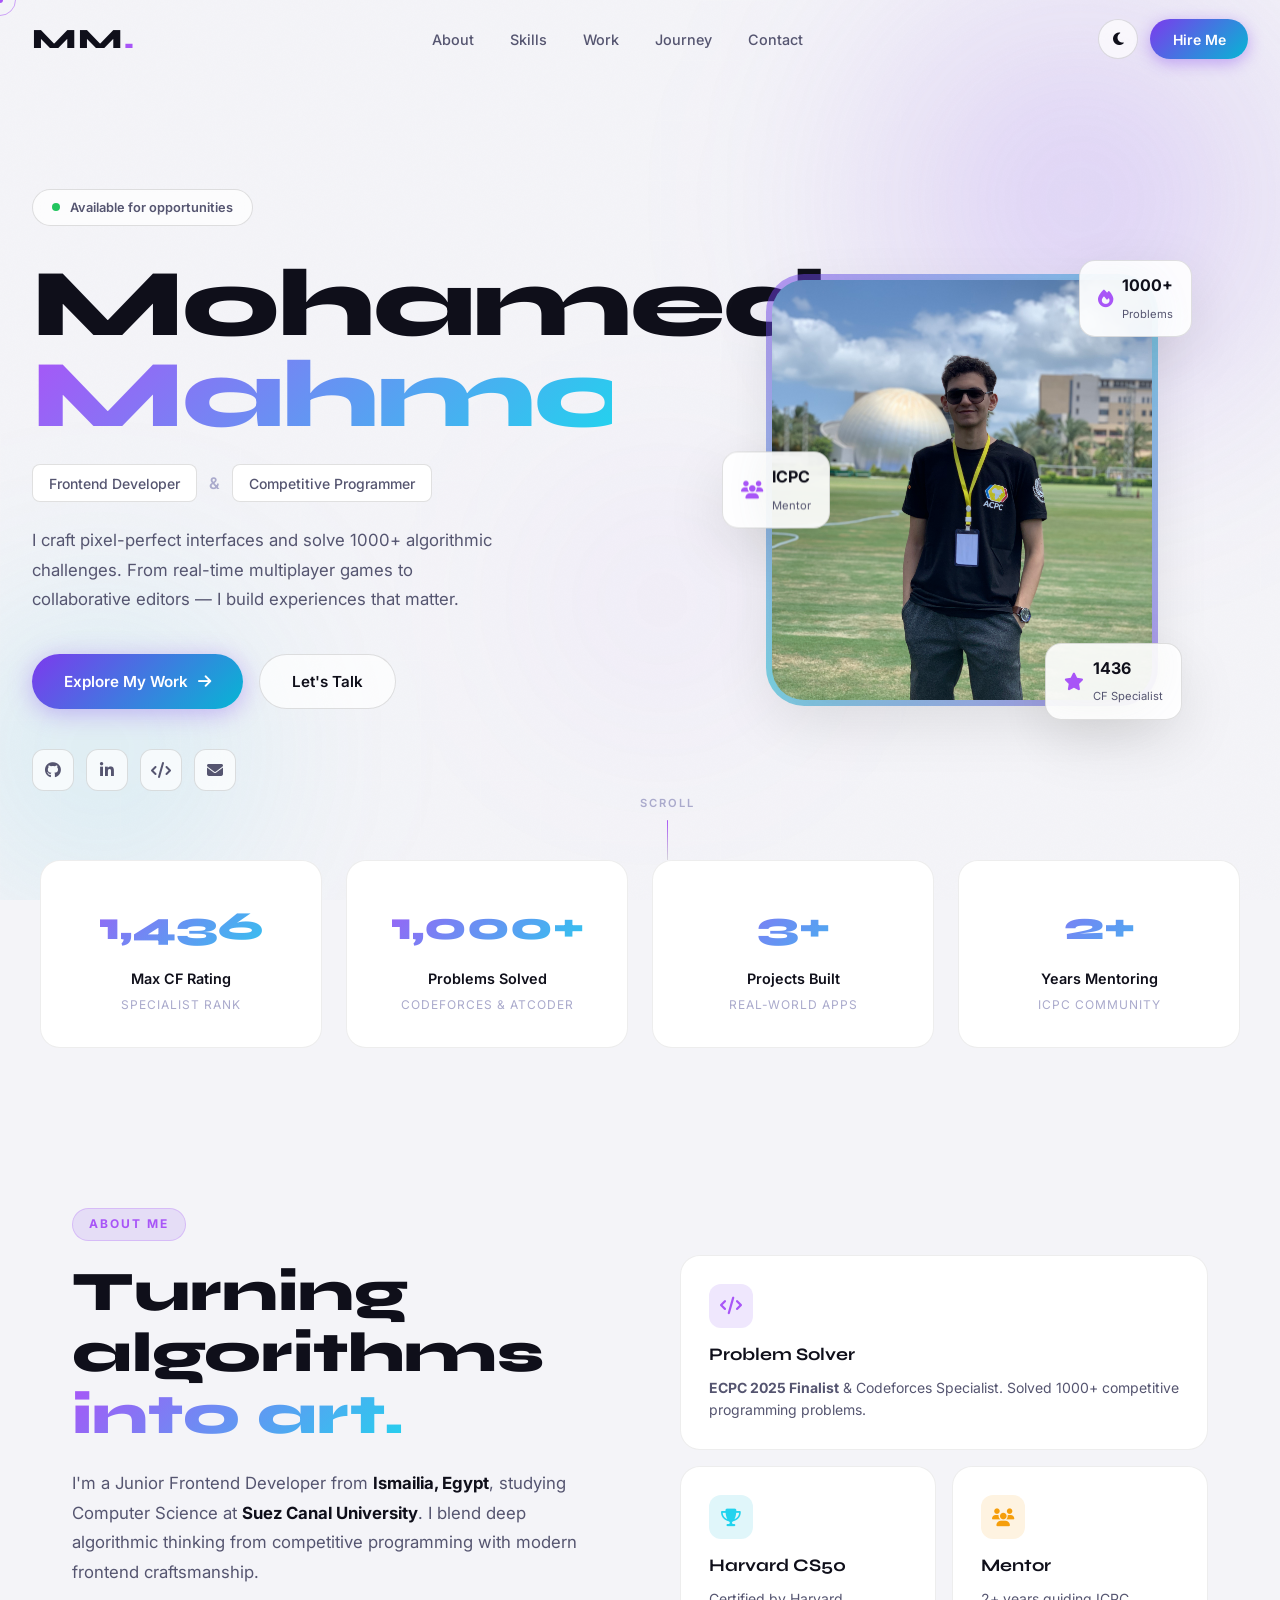
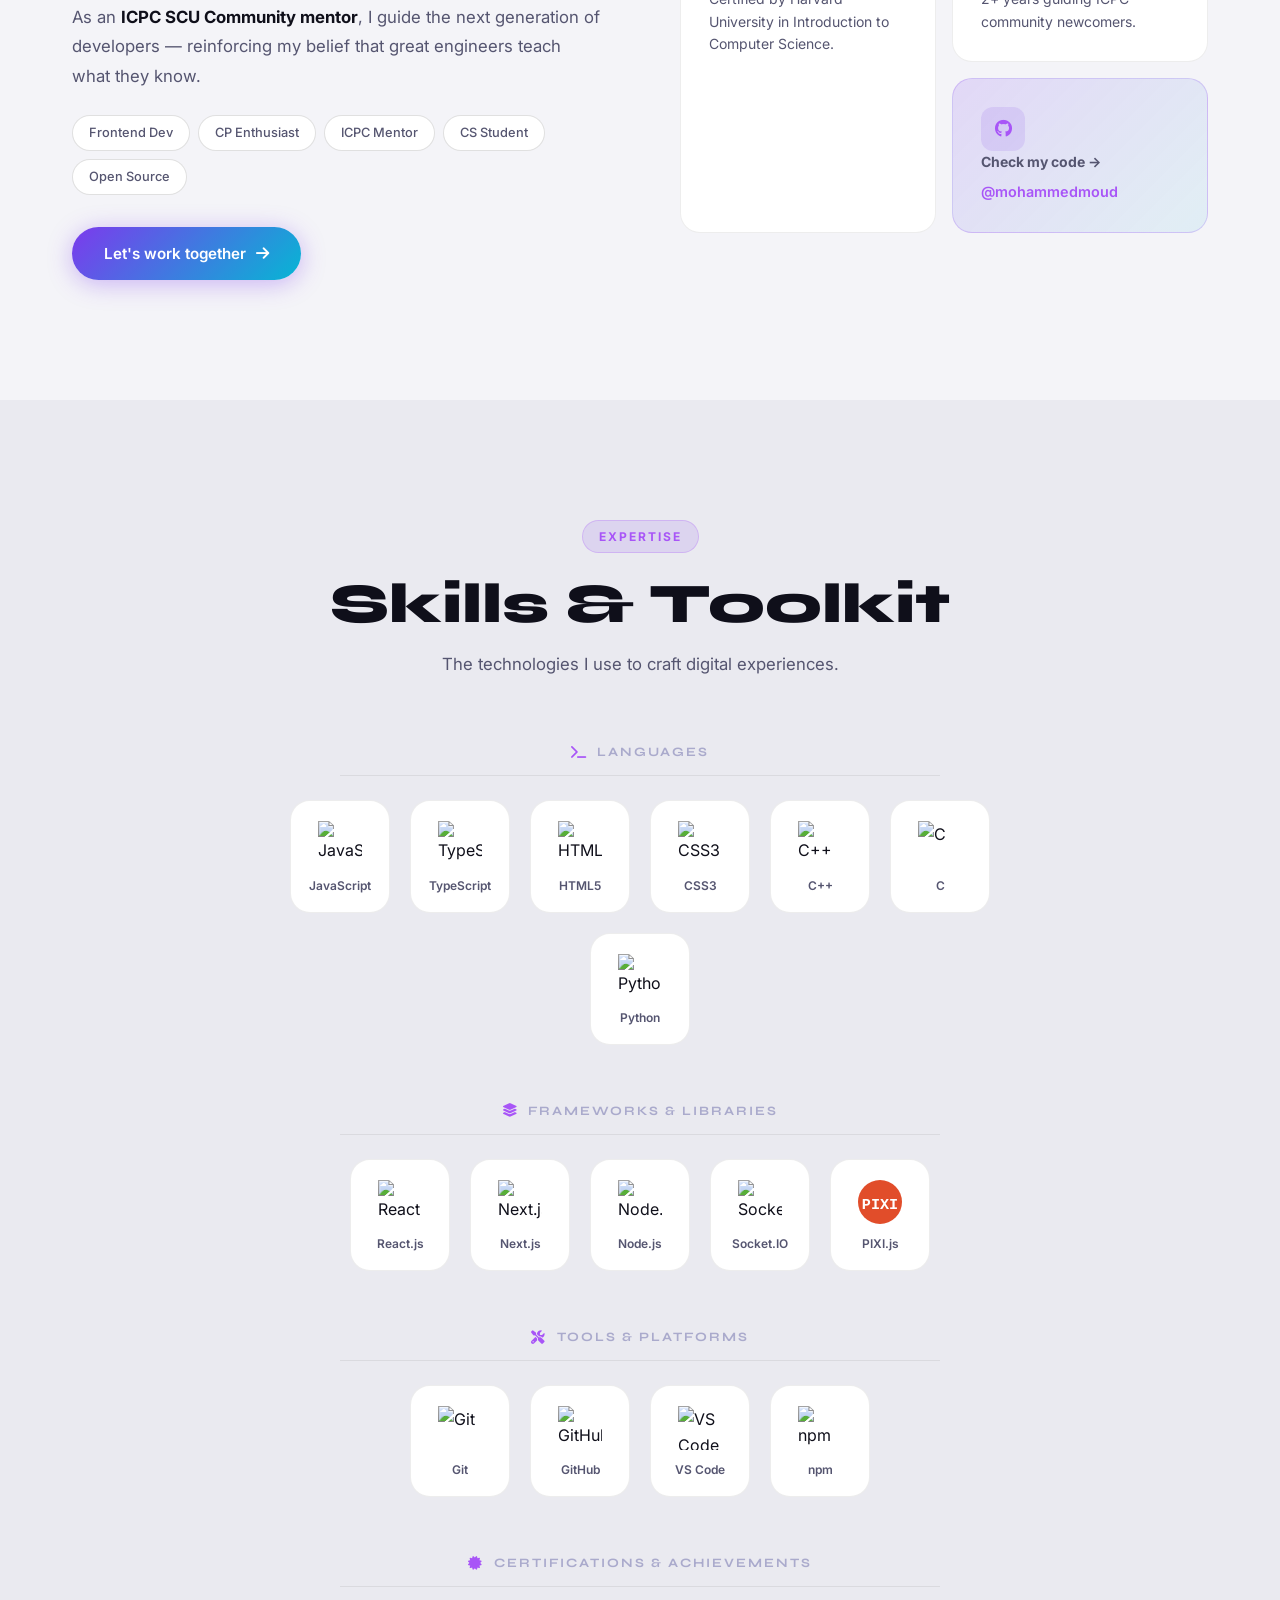
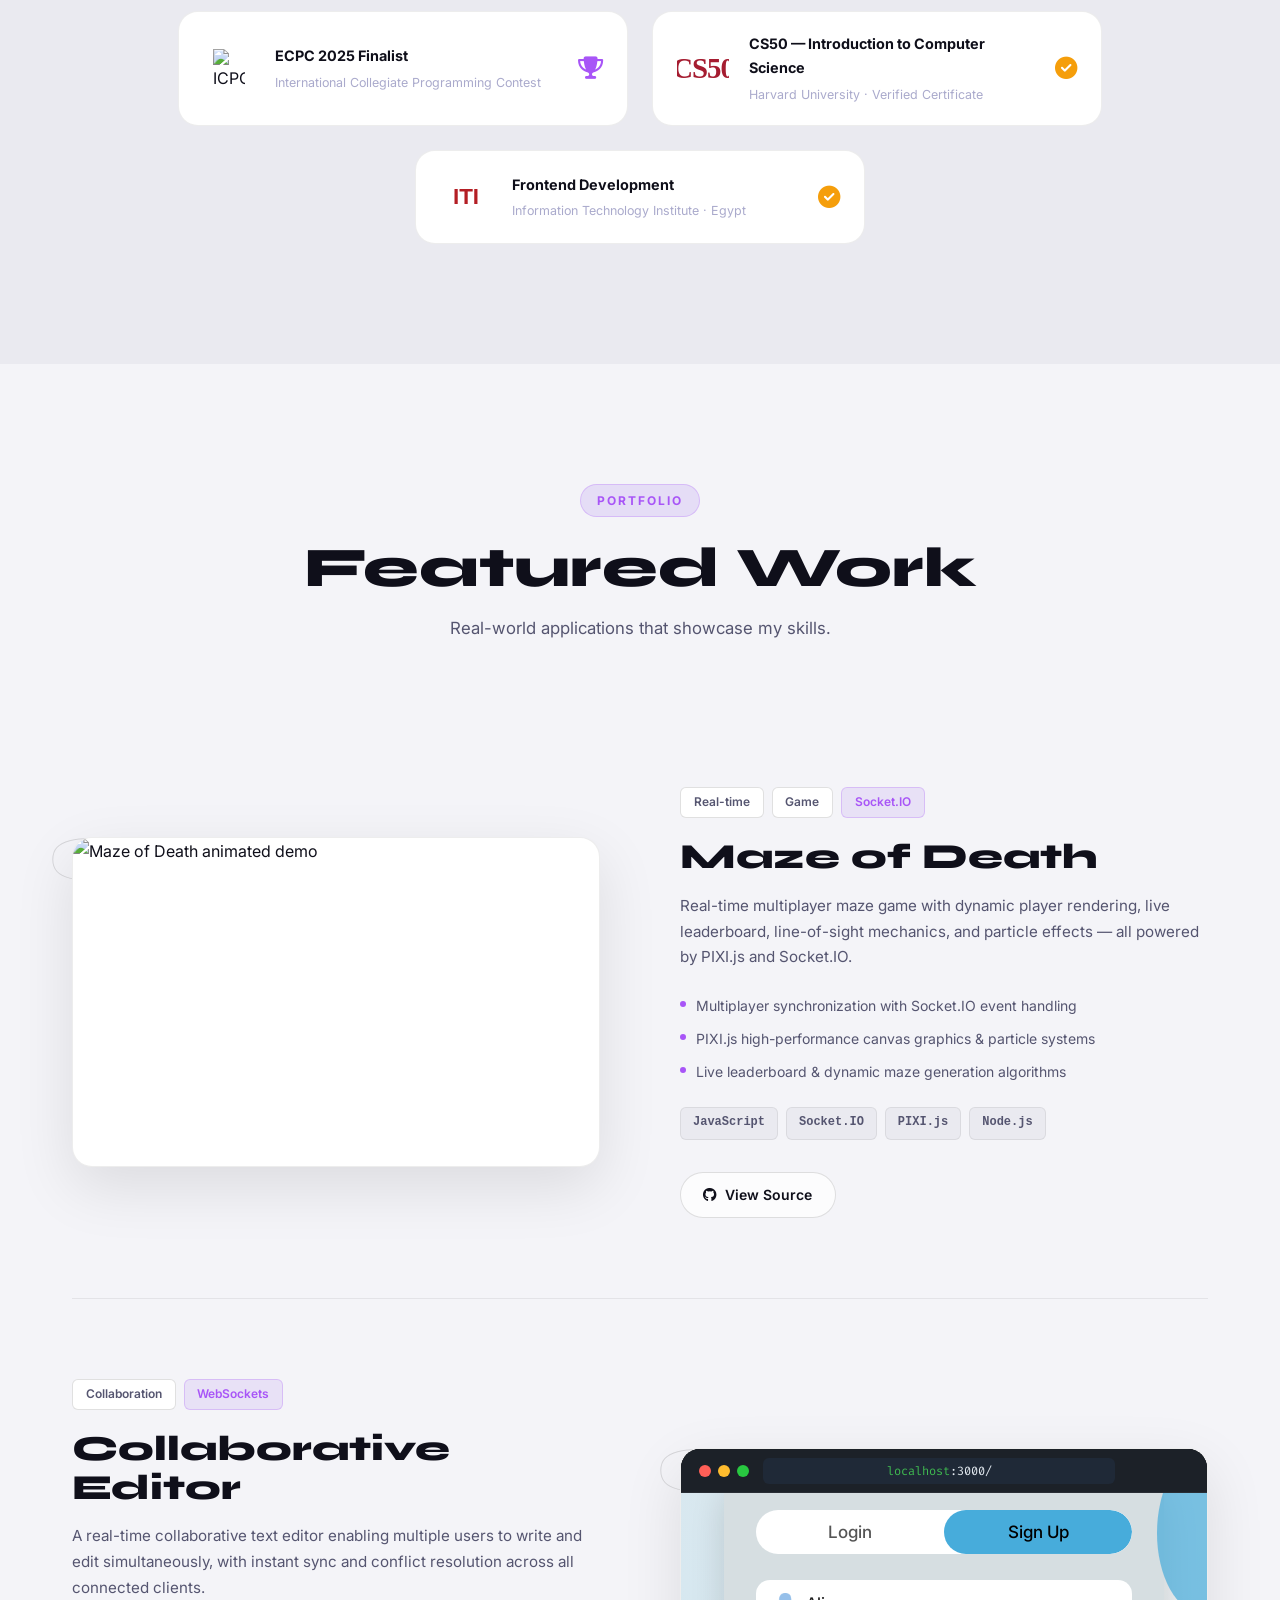
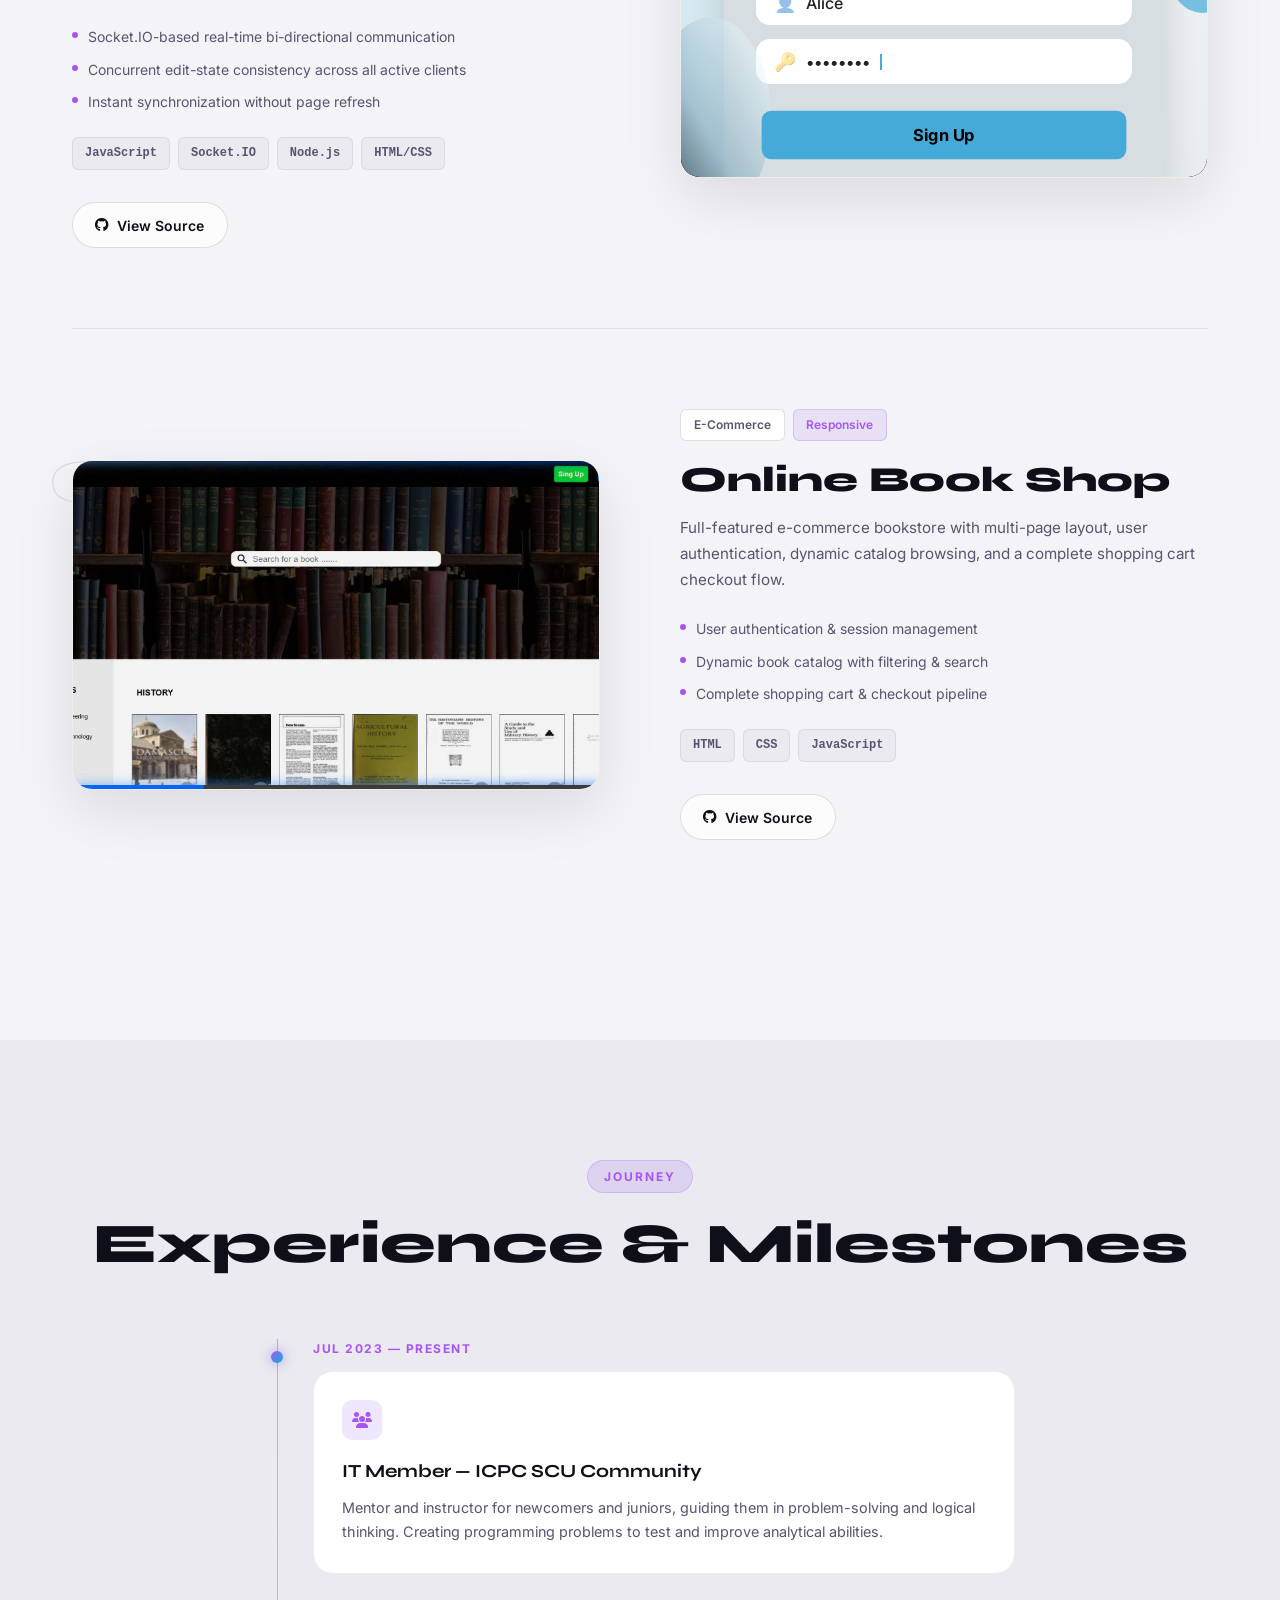
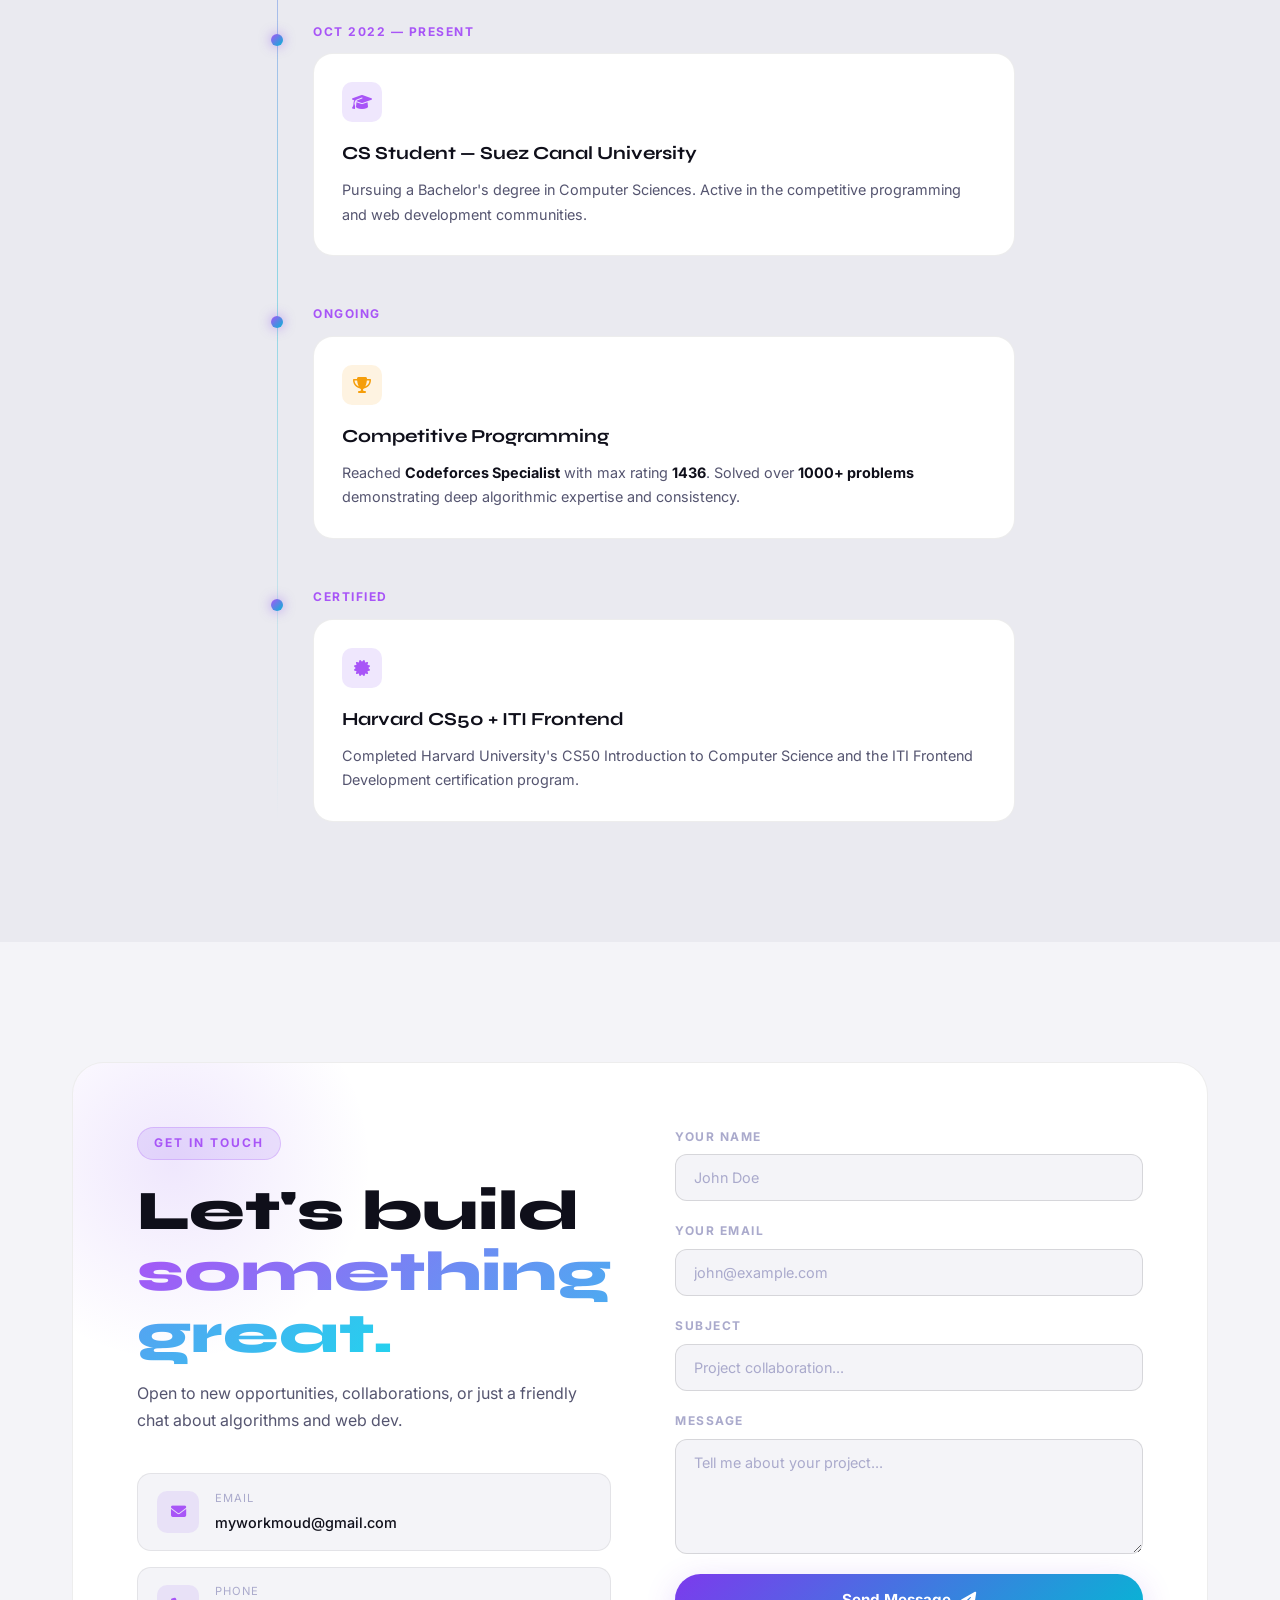
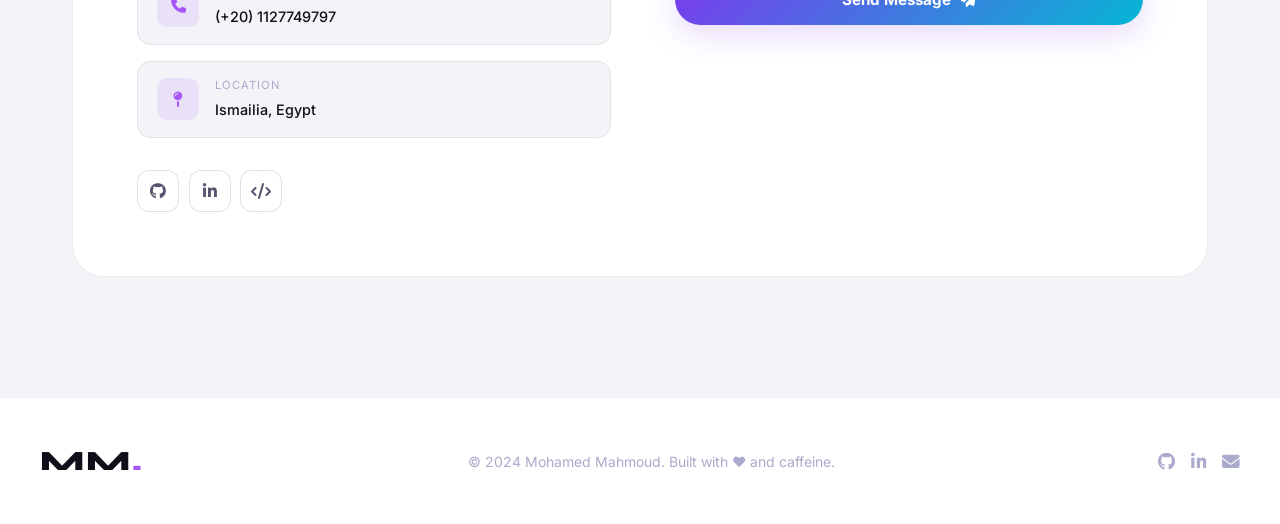
==== commit ff204859: "feat: update Harvard and ITI certification cards with interactive links and improved imagery" ====
--- a/index.html
+++ b/index.html
@@ -371,26 +371,26 @@
             </div>
             <div class="cert-badge"><i class="fa-solid fa-trophy" style="color: var(--primary-l);"></i></div>
           </a>
-          <div class="cert-card">
+          <a href="https://drive.google.com/file/d/1MNpkHbiniGpSesyjd2C-O9sgaBWYaGwB/view?usp=sharing" target="_blank" class="cert-card" style="text-decoration: none;">
             <div class="cert-logo">
-              <img src="https://upload.wikimedia.org/wikipedia/commons/thumb/7/7e/Harvard_University_logo.svg/320px-Harvard_University_logo.svg.png" alt="Harvard" />
+              <img src="https://upload.wikimedia.org/wikipedia/en/thumb/2/29/Harvard_shield_wreath.svg/512px-Harvard_shield_wreath.svg.png" alt="Harvard" onerror="this.outerHTML='<span style=\'color:#A51C30; font-weight:900; font-family:serif; font-size:1.8rem; letter-spacing:-1px;\'>CS50</span>'" style="width: 100%; height: 100%; object-fit: contain;" />
             </div>
             <div class="cert-info">
               <strong>CS50 — Introduction to Computer Science</strong>
               <span>Harvard University · Verified Certificate</span>
             </div>
-            <div class="cert-badge"><i class="fa-solid fa-check-circle"></i></div>
-          </div>
-          <div class="cert-card">
-            <div class="cert-logo cert-logo-iti">
-              <span>ITI</span>
+            <div class="cert-badge"><i class="fa-solid fa-check-circle" style="color: var(--gold);"></i></div>
+          </a>
+          <a href="https://drive.google.com/file/d/1kjcjgAckz4L_vqPqXgw0u77VktMSmwXp/view?usp=sharing" target="_blank" class="cert-card" style="text-decoration: none;">
+            <div class="cert-logo" style="background: white;">
+              <img src="https://iti.gov.eg/assets/images/iti-logo.png" alt="ITI" onerror="this.outerHTML='<span style=\'color:#b41e24; font-weight:900; font-family:sans-serif; font-size:1.4rem;\'>ITI</span>'" style="width:85%; object-fit:contain;" />
             </div>
             <div class="cert-info">
               <strong>Frontend Development</strong>
               <span>Information Technology Institute · Egypt</span>
             </div>
-            <div class="cert-badge"><i class="fa-solid fa-check-circle"></i></div>
-          </div>
+            <div class="cert-badge"><i class="fa-solid fa-check-circle" style="color: var(--gold);"></i></div>
+          </a>
         </div>
       </div>
 
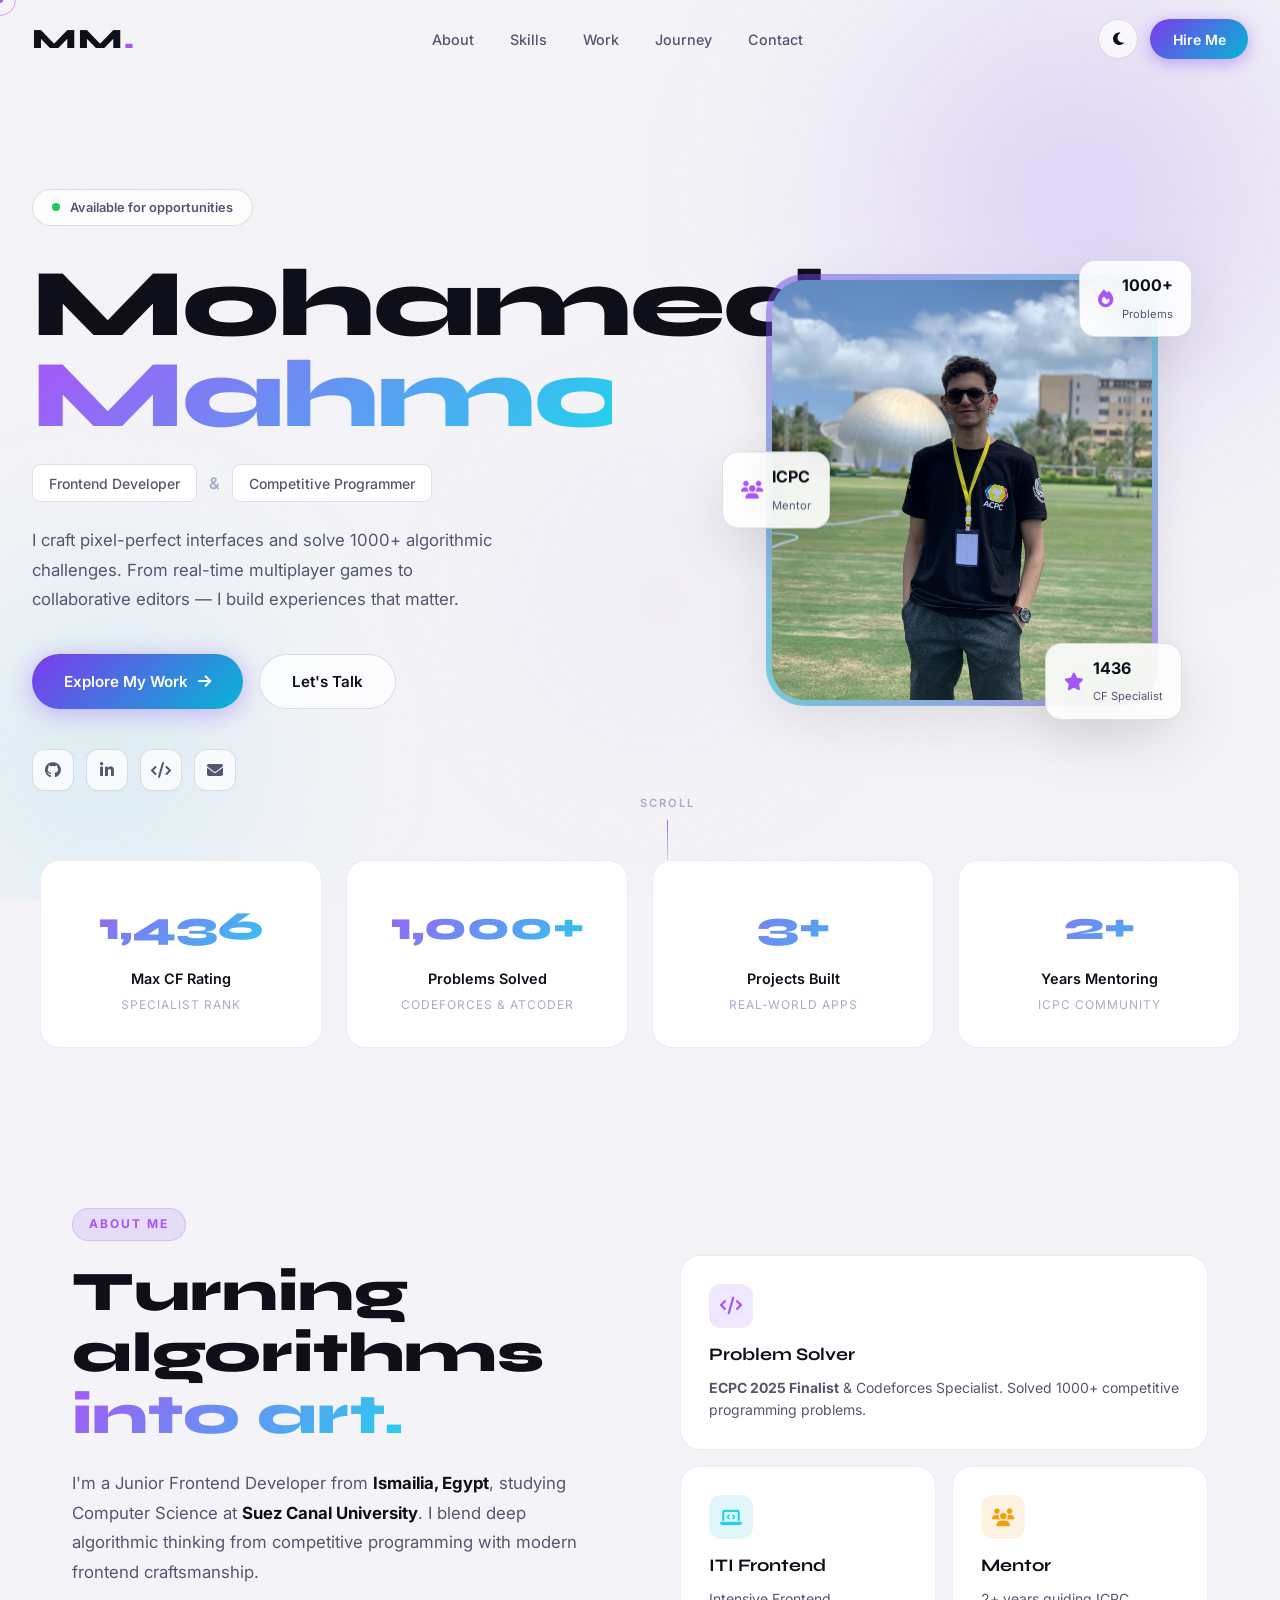
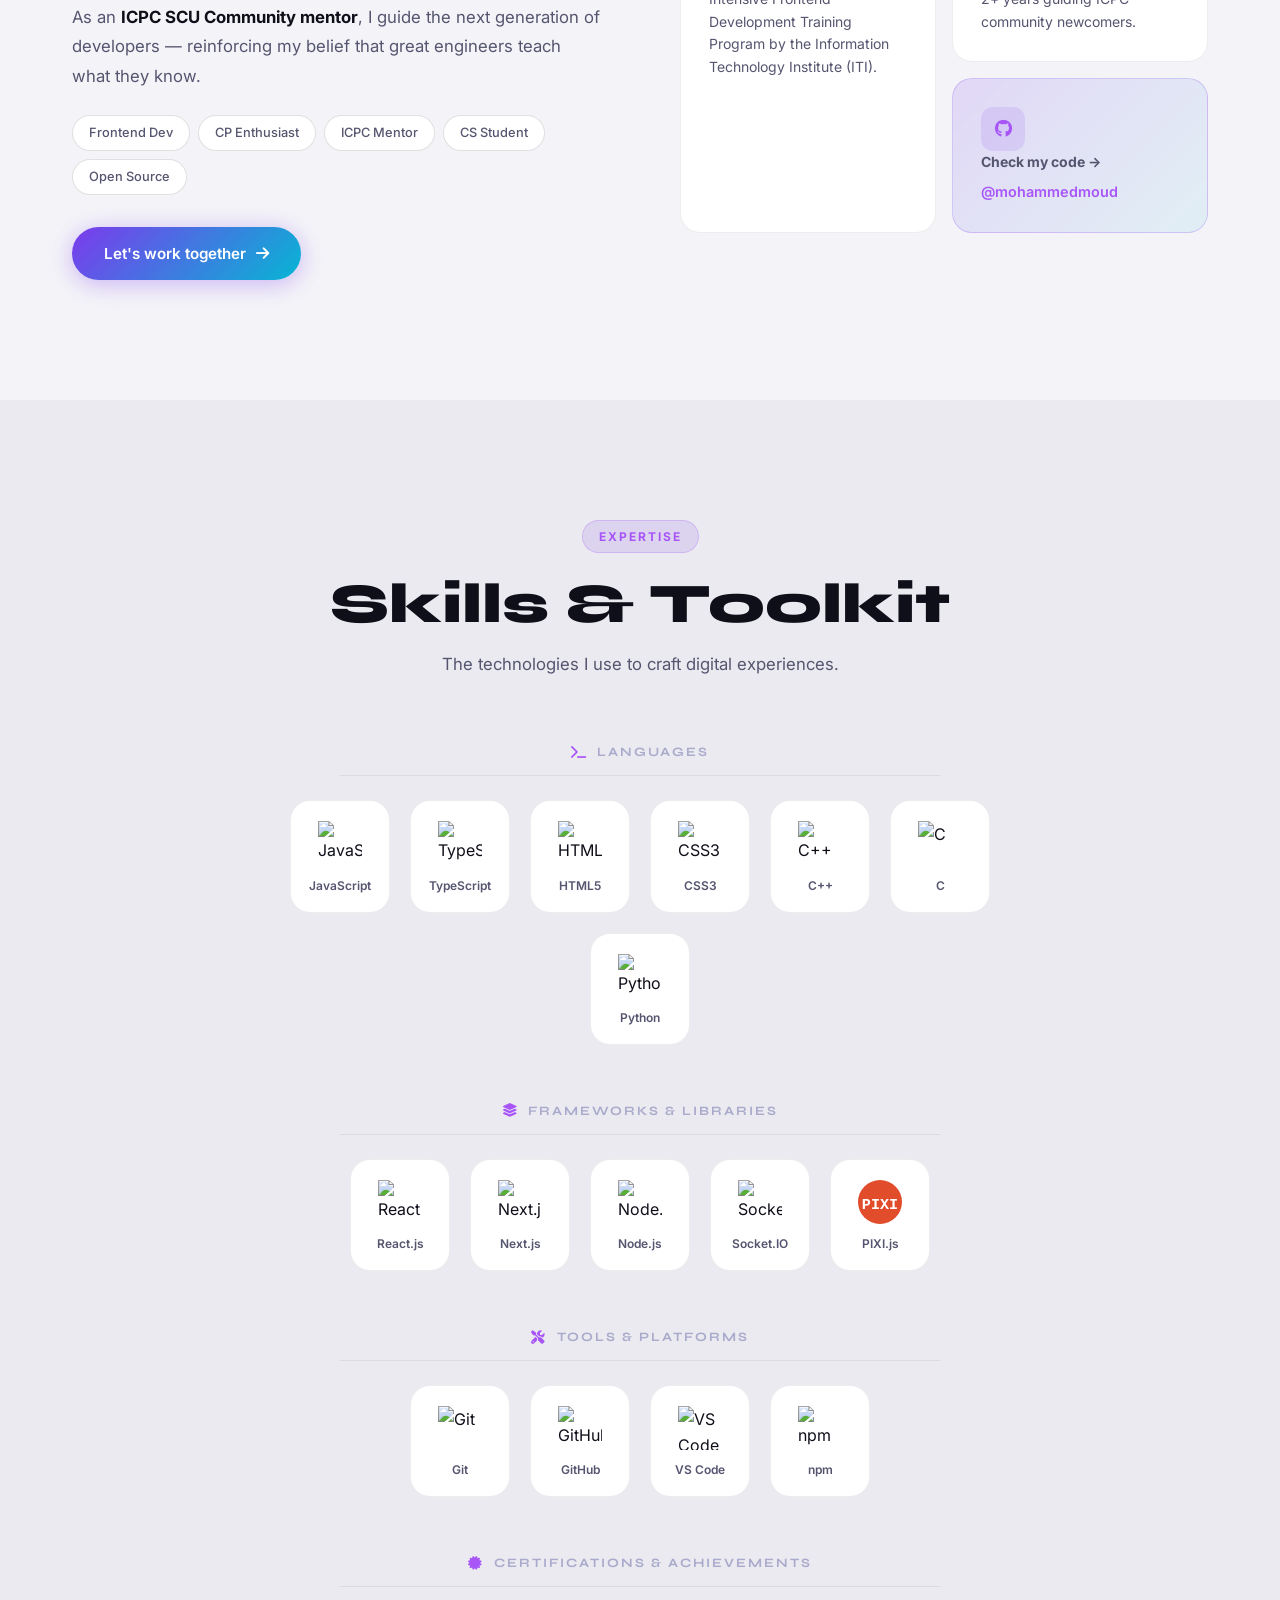
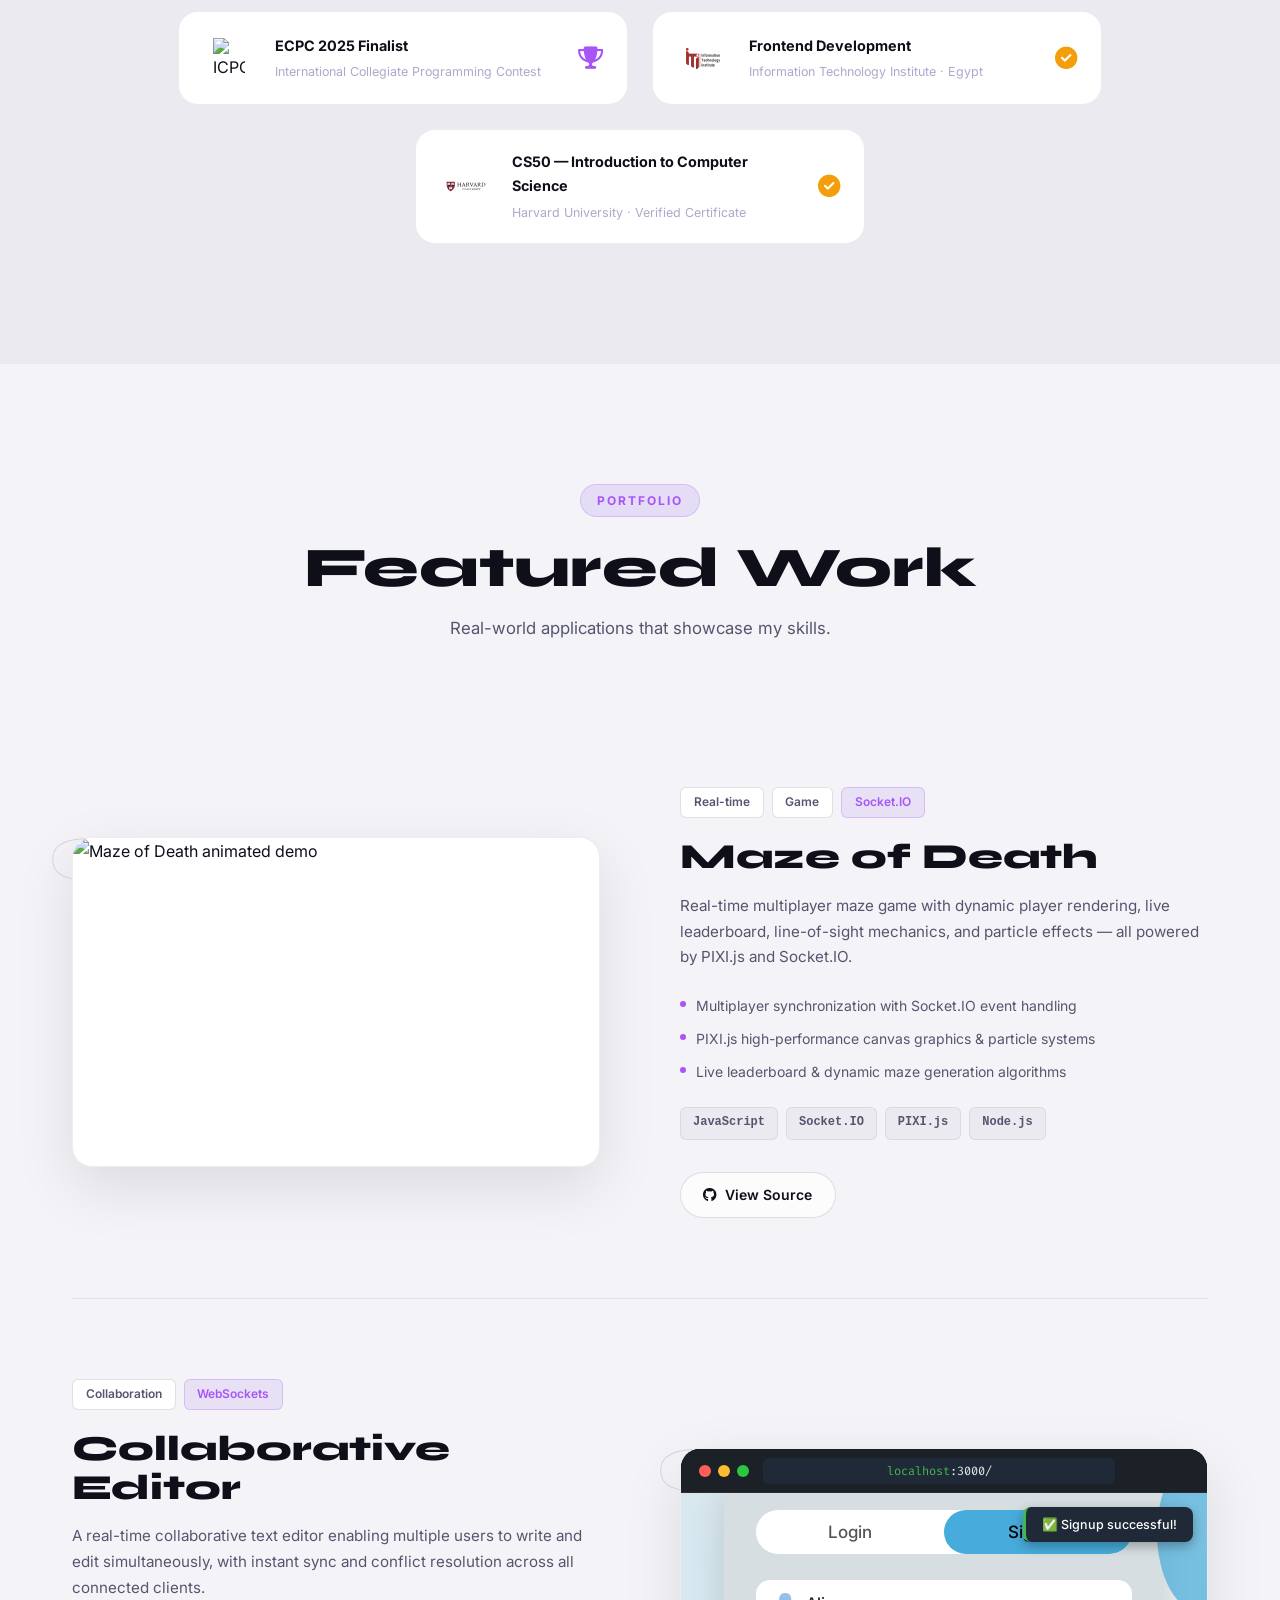
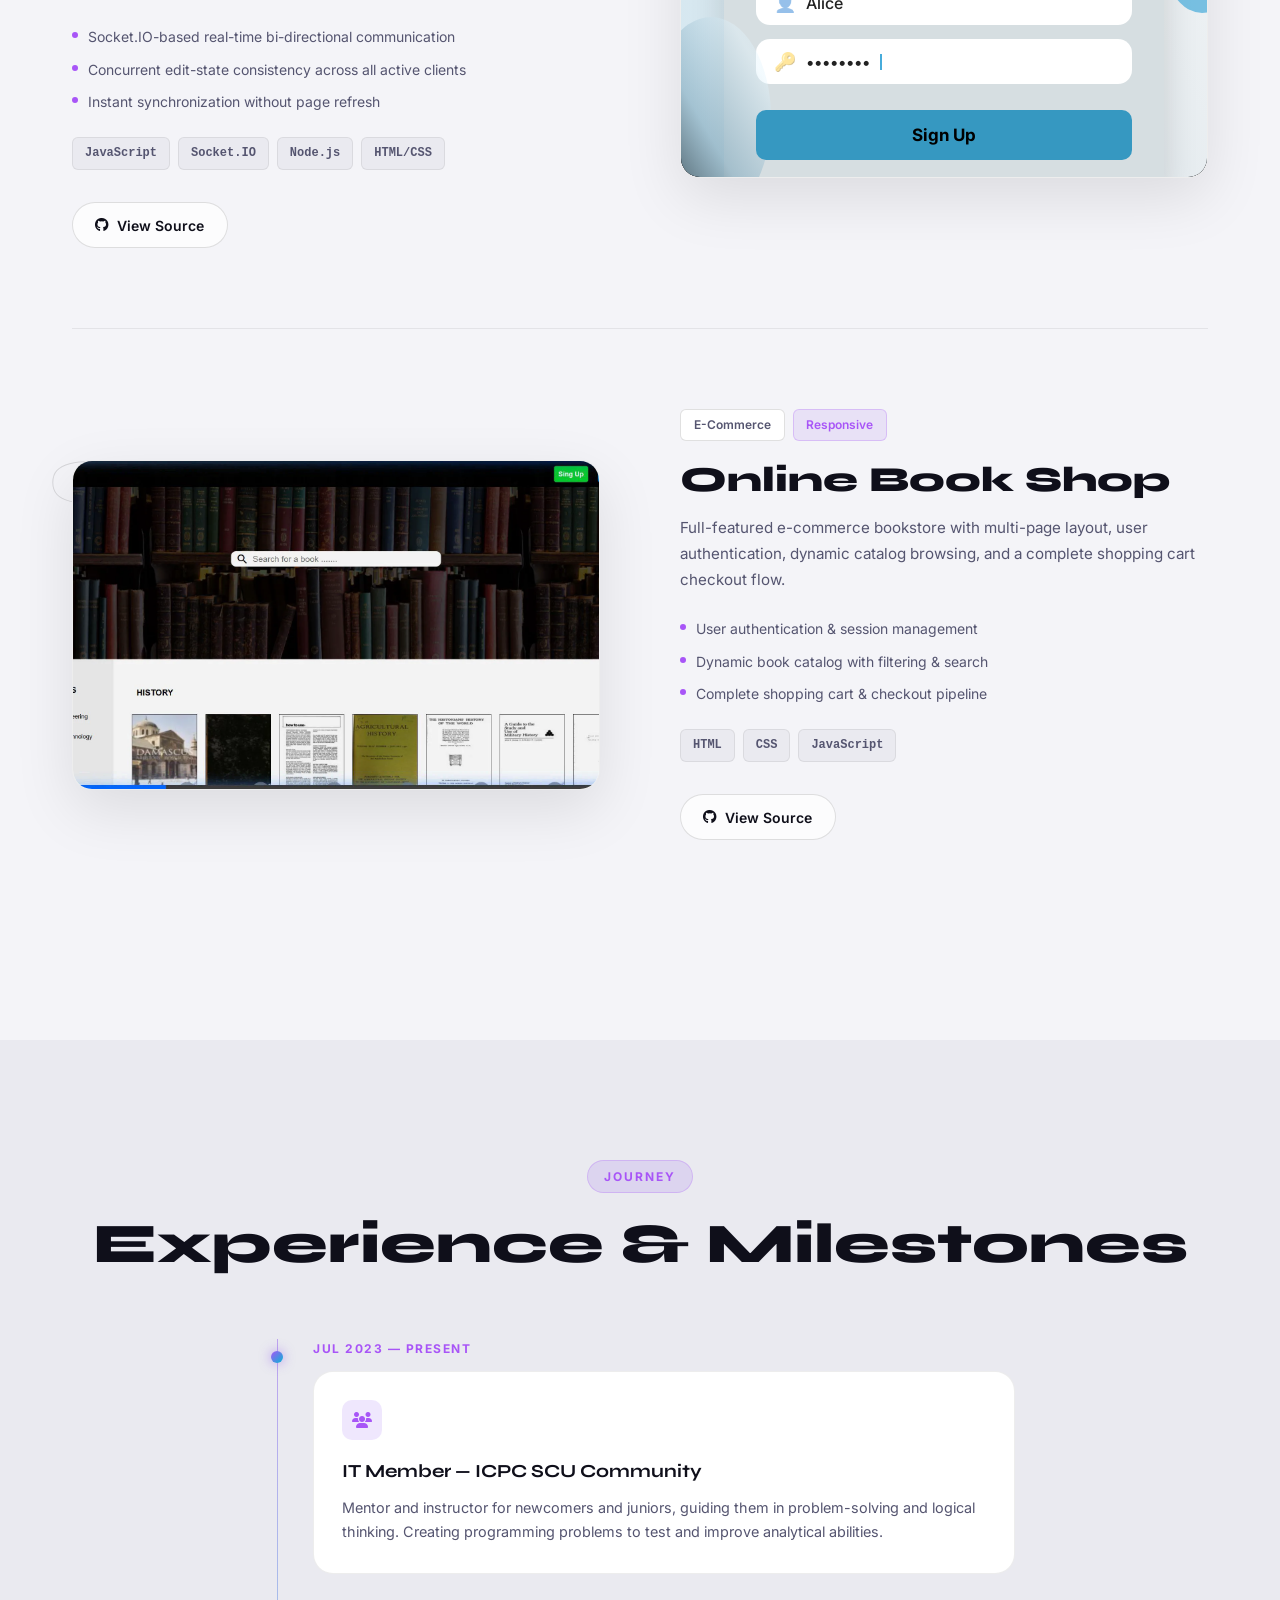
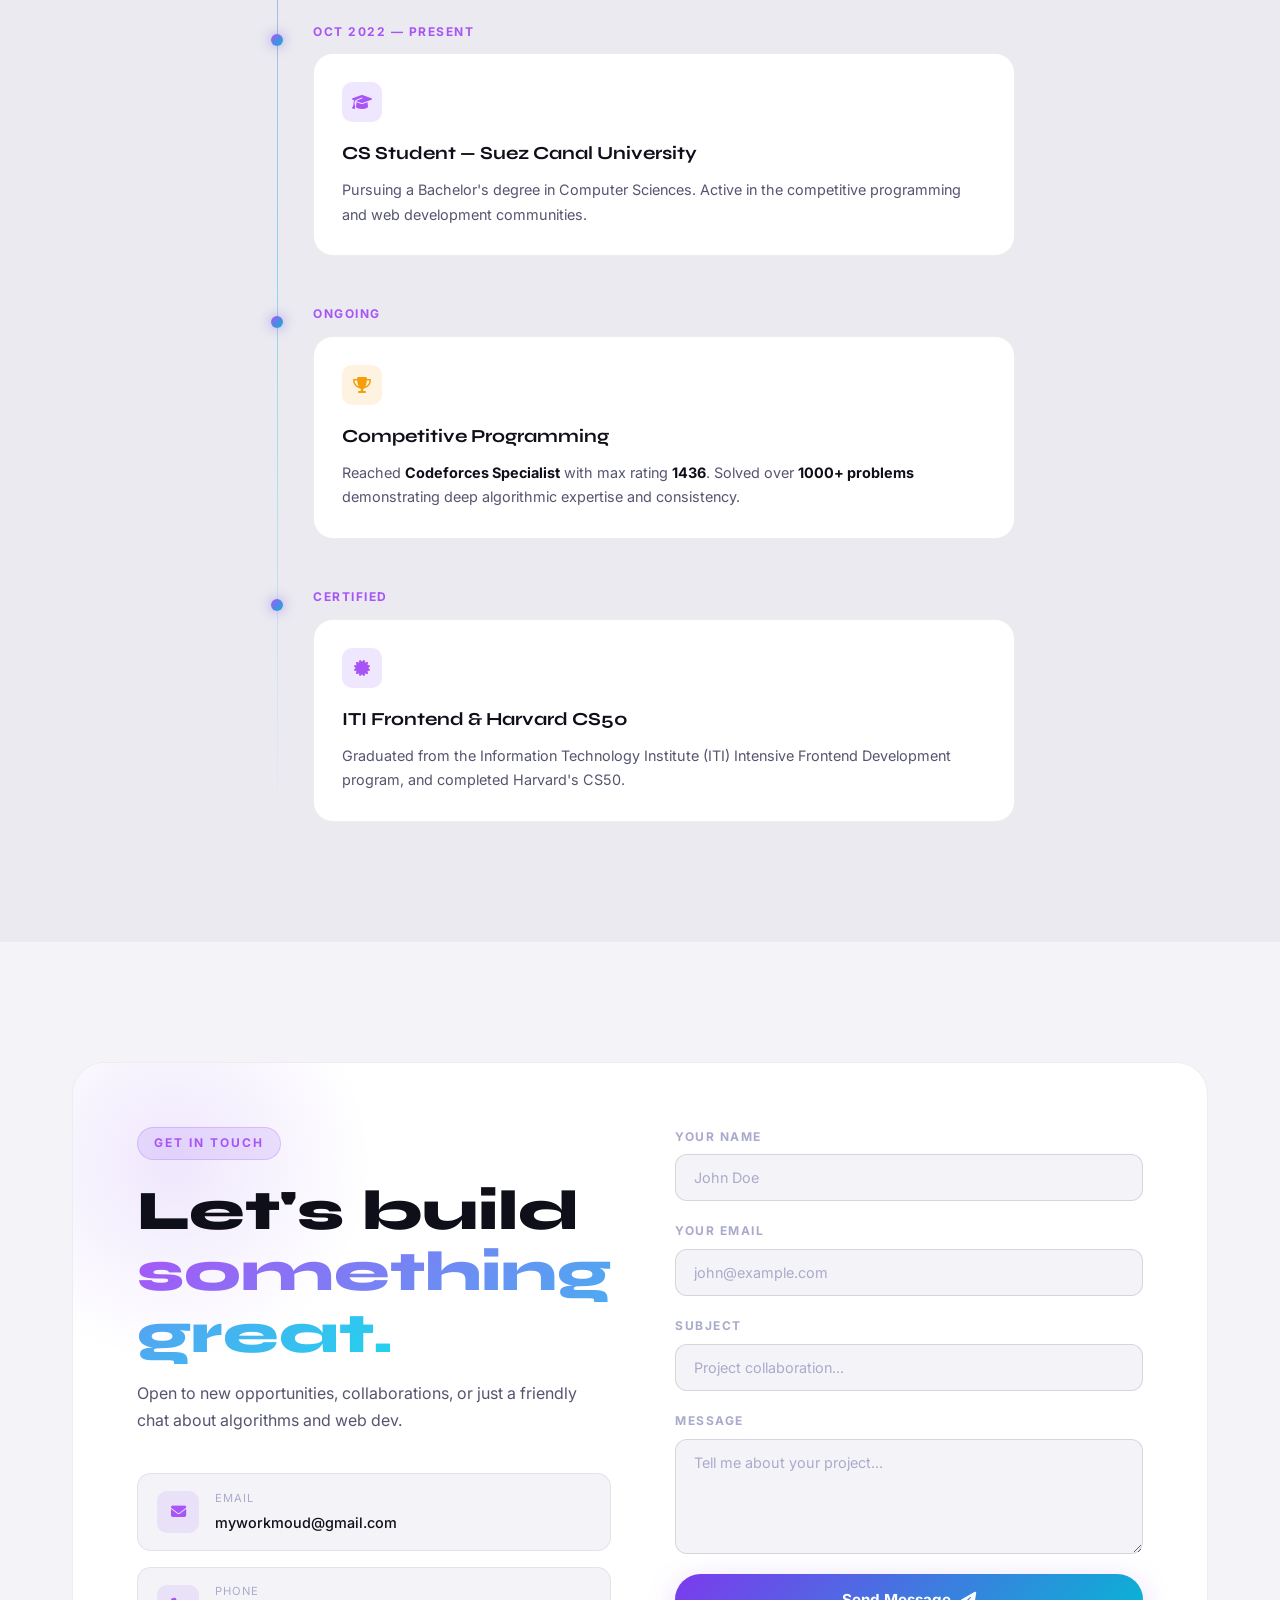
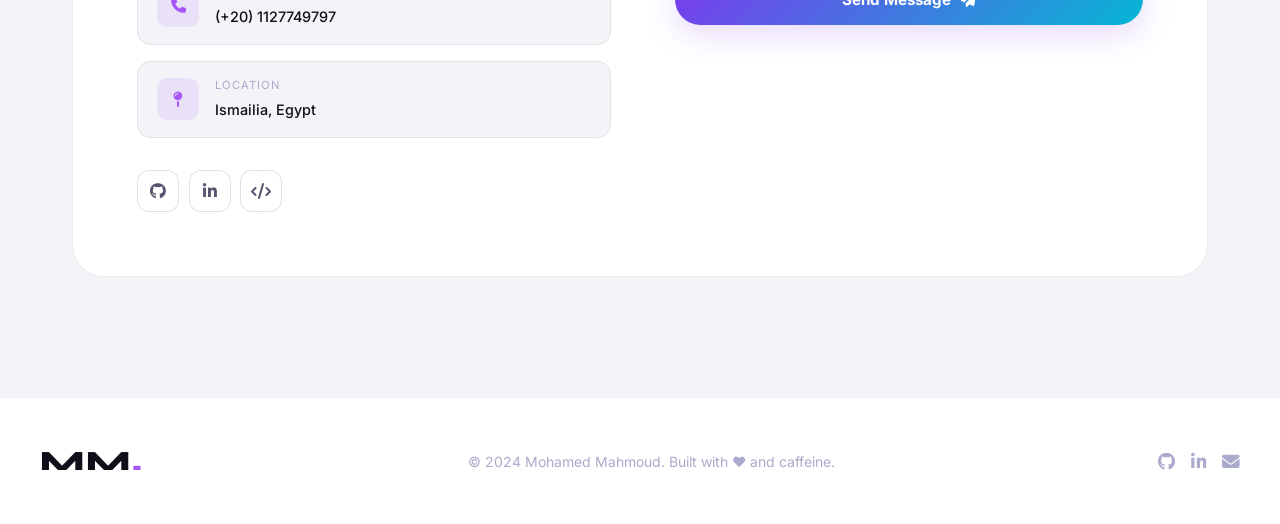
==== commit dc98ed49: "Update Portfolio" ====
--- a/index.html
+++ b/index.html
@@ -217,9 +217,9 @@
             <p><strong>ECPC 2025 Finalist</strong> & Codeforces Specialist. Solved 1000+ competitive programming problems.</p>
           </div>
           <div class="bento-card bento-tall">
-            <div class="bento-icon bento-icon-acc"><i class="fa-solid fa-trophy"></i></div>
-            <h3>Harvard CS50</h3>
-            <p>Certified by Harvard University in Introduction to Computer Science.</p>
+            <div class="bento-icon bento-icon-acc"><i class="fa-solid fa-laptop-code"></i></div>
+            <h3>ITI Frontend</h3>
+            <p>Intensive Frontend Development Training Program by the Information Technology Institute (ITI).</p>
           </div>
           <div class="bento-card">
             <div class="bento-icon bento-icon-warn"><i class="fa-solid fa-users"></i></div>
@@ -371,23 +371,23 @@
             </div>
             <div class="cert-badge"><i class="fa-solid fa-trophy" style="color: var(--primary-l);"></i></div>
           </a>
+          <a href="https://drive.google.com/file/d/1kjcjgAckz4L_vqPqXgw0u77VktMSmwXp/view?usp=sharing" target="_blank" class="cert-card" style="text-decoration: none;">
+            <div class="cert-logo" style="background: white;">
+              <img src="./imgs/ITIColoredLogo.svg" alt="ITI" onerror="this.outerHTML='<span style=\'color:#b41e24; font-weight:900; font-family:sans-serif; font-size:1.4rem;\'>ITI</span>'" style="width:85%; object-fit:contain;" />
+            </div>
+            <div class="cert-info">
+              <strong>Frontend Development</strong>
+              <span>Information Technology Institute · Egypt</span>
+            </div>
+            <div class="cert-badge"><i class="fa-solid fa-check-circle" style="color: var(--gold);"></i></div>
+          </a>
           <a href="https://drive.google.com/file/d/1MNpkHbiniGpSesyjd2C-O9sgaBWYaGwB/view?usp=sharing" target="_blank" class="cert-card" style="text-decoration: none;">
             <div class="cert-logo">
-              <img src="https://upload.wikimedia.org/wikipedia/en/thumb/2/29/Harvard_shield_wreath.svg/512px-Harvard_shield_wreath.svg.png" alt="Harvard" onerror="this.outerHTML='<span style=\'color:#A51C30; font-weight:900; font-family:serif; font-size:1.8rem; letter-spacing:-1px;\'>CS50</span>'" style="width: 100%; height: 100%; object-fit: contain;" />
+              <img src="./imgs/Harvard_University_logo.svg" alt="Harvard" onerror="this.outerHTML='<span style=\'color:#A51C30; font-weight:900; font-family:serif; font-size:1.8rem; letter-spacing:-1px;\'>CS50</span>'" style="width: 100%; height: 100%; object-fit: contain;" />
             </div>
             <div class="cert-info">
               <strong>CS50 — Introduction to Computer Science</strong>
               <span>Harvard University · Verified Certificate</span>
-            </div>
-            <div class="cert-badge"><i class="fa-solid fa-check-circle" style="color: var(--gold);"></i></div>
-          </a>
-          <a href="https://drive.google.com/file/d/1kjcjgAckz4L_vqPqXgw0u77VktMSmwXp/view?usp=sharing" target="_blank" class="cert-card" style="text-decoration: none;">
-            <div class="cert-logo" style="background: white;">
-              <img src="https://iti.gov.eg/assets/images/iti-logo.png" alt="ITI" onerror="this.outerHTML='<span style=\'color:#b41e24; font-weight:900; font-family:sans-serif; font-size:1.4rem;\'>ITI</span>'" style="width:85%; object-fit:contain;" />
-            </div>
-            <div class="cert-info">
-              <strong>Frontend Development</strong>
-              <span>Information Technology Institute · Egypt</span>
             </div>
             <div class="cert-badge"><i class="fa-solid fa-check-circle" style="color: var(--gold);"></i></div>
           </a>
@@ -553,8 +553,8 @@
           <div class="tl-date">Certified</div>
           <div class="tl-card">
             <div class="tl-icon"><i class="fa-solid fa-certificate"></i></div>
-            <h3>Harvard CS50 + ITI Frontend</h3>
-            <p>Completed Harvard University's CS50 Introduction to Computer Science and the ITI Frontend Development certification program.</p>
+            <h3>ITI Frontend & Harvard CS50</h3>
+            <p>Graduated from the Information Technology Institute (ITI) Intensive Frontend Development program, and completed Harvard's CS50.</p>
           </div>
         </div>
 
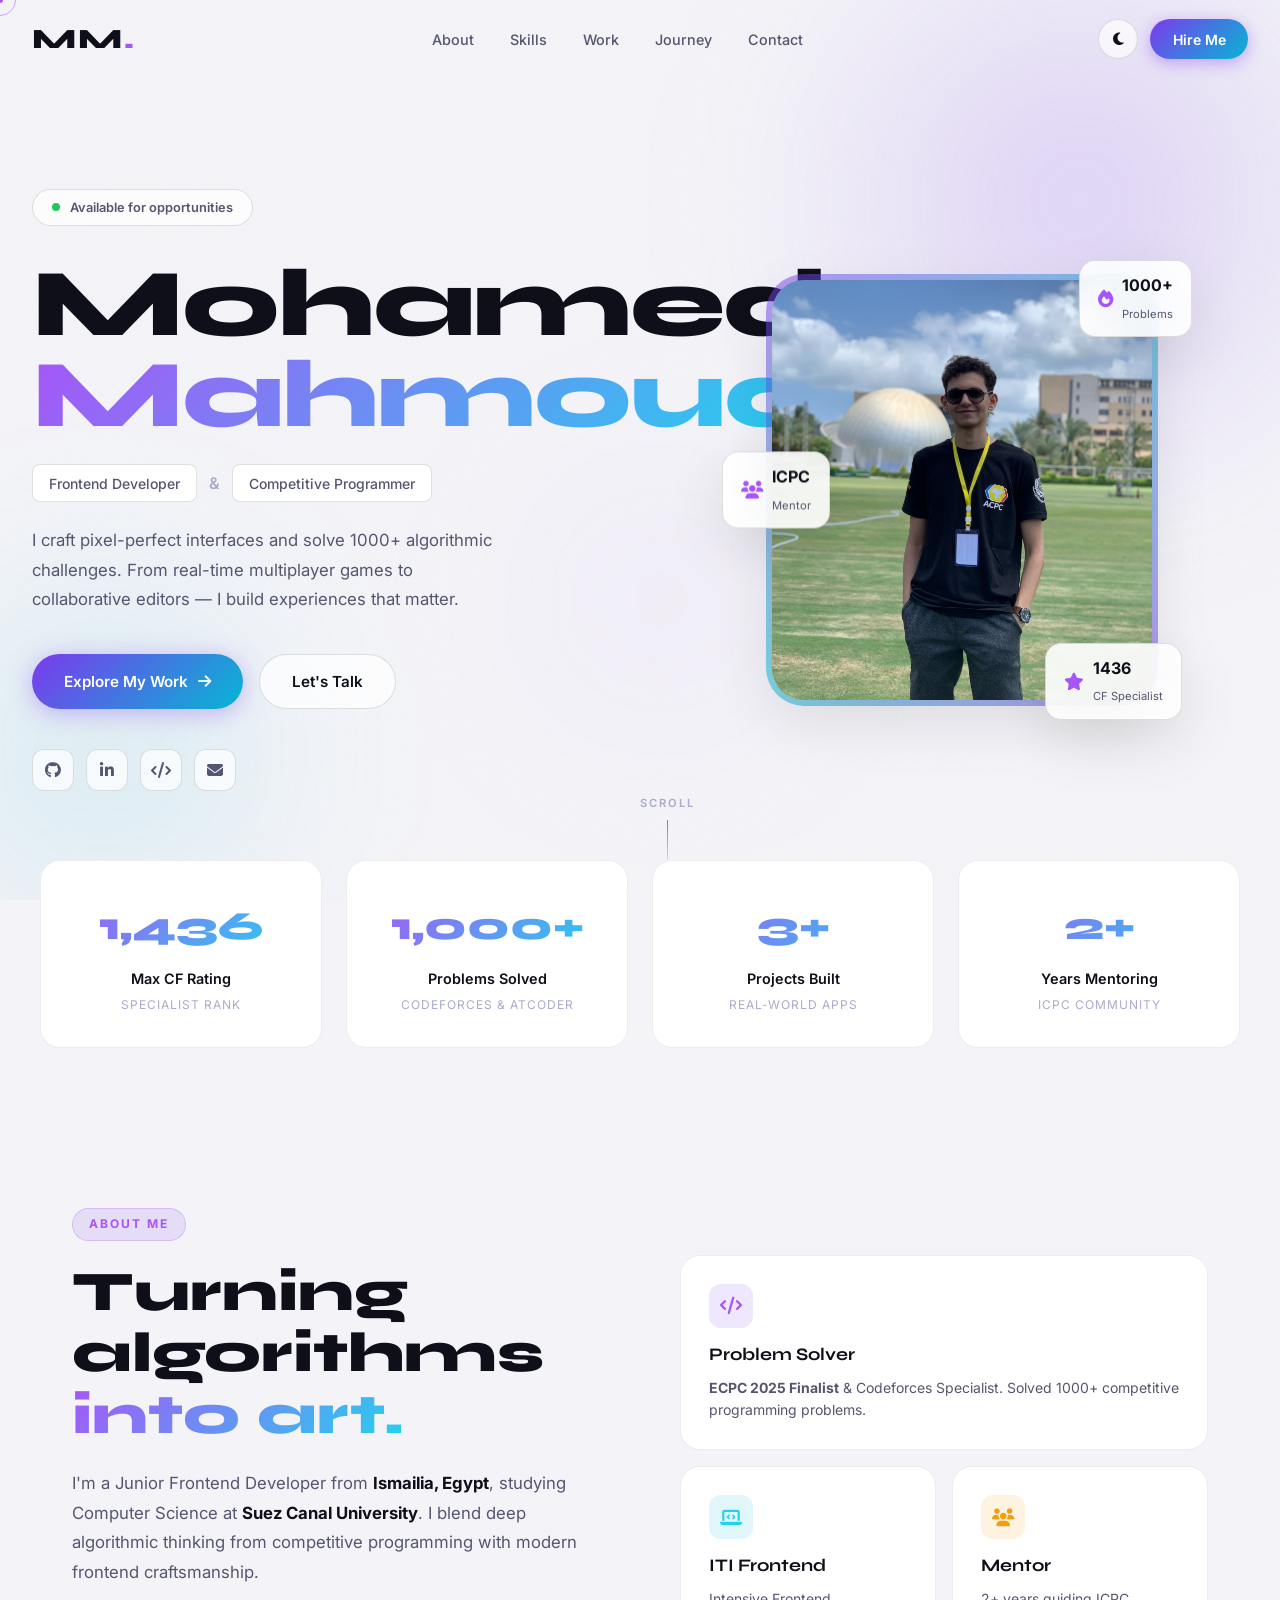
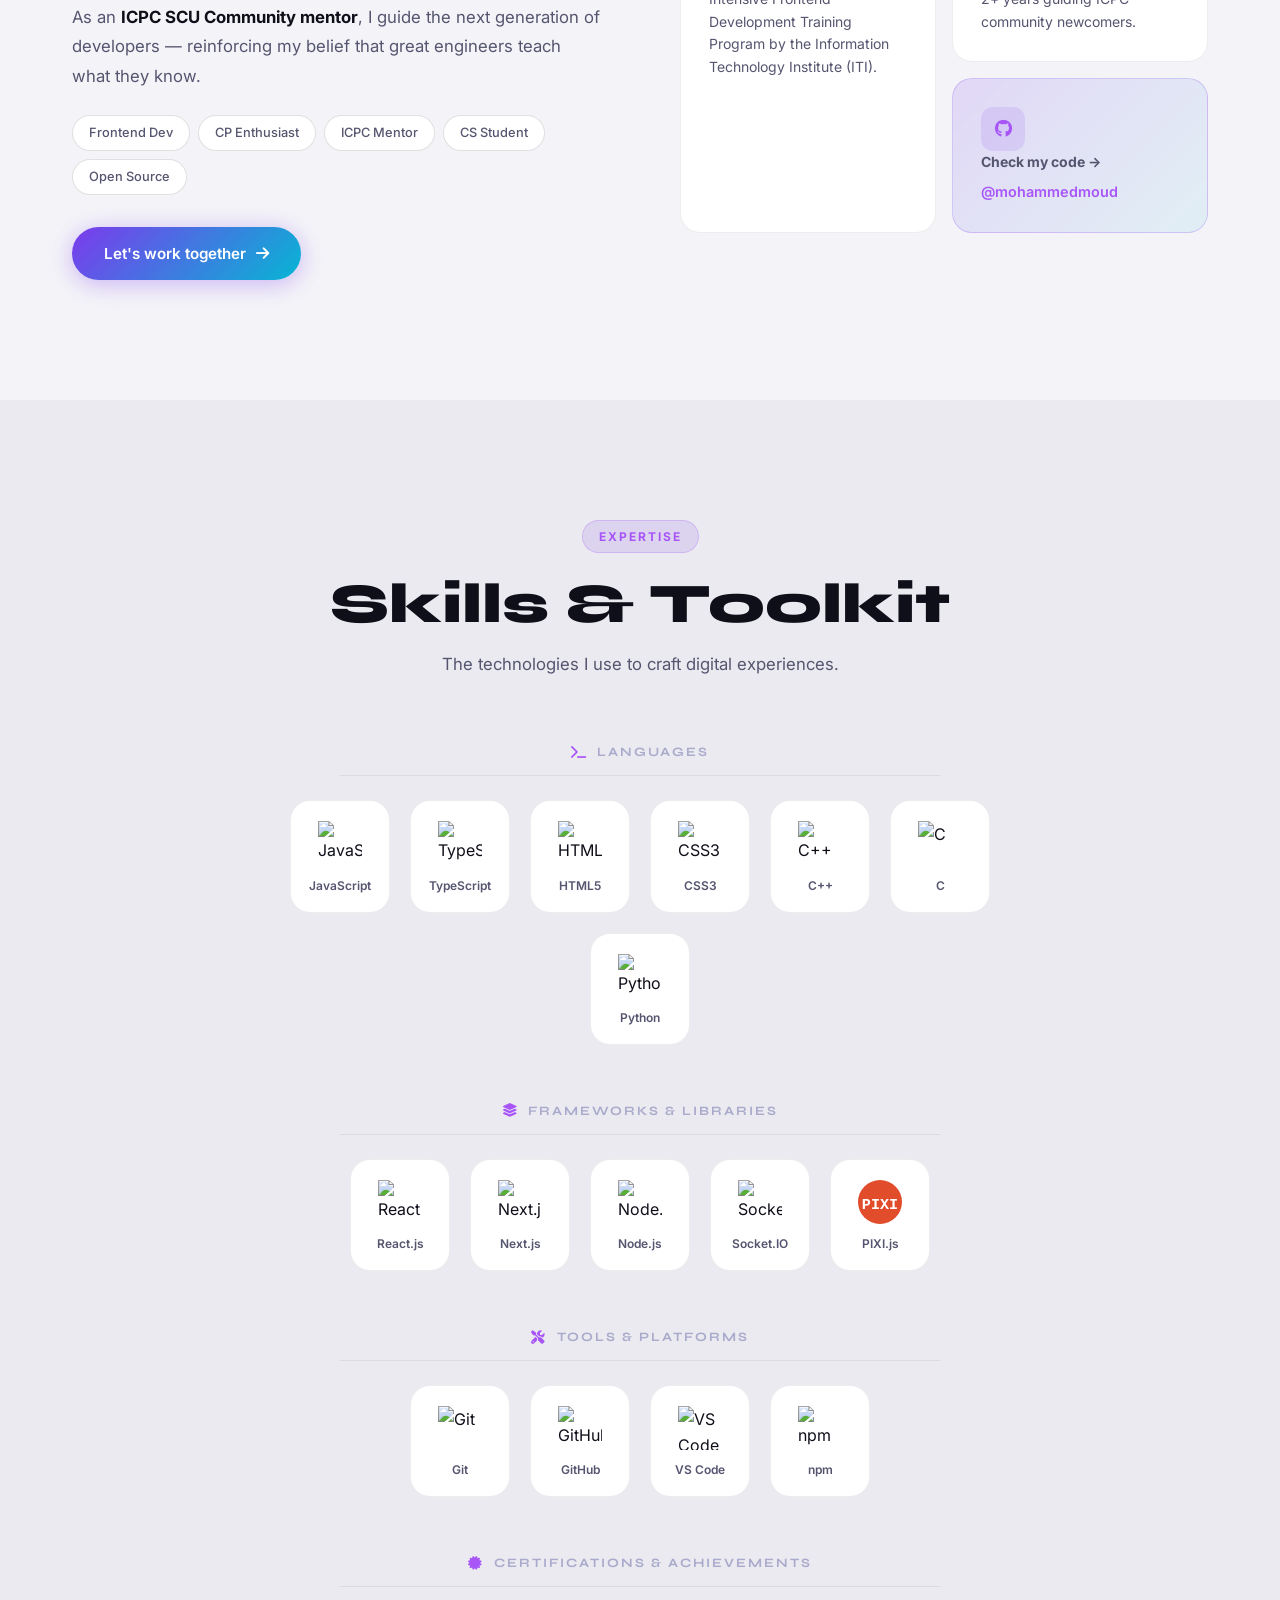
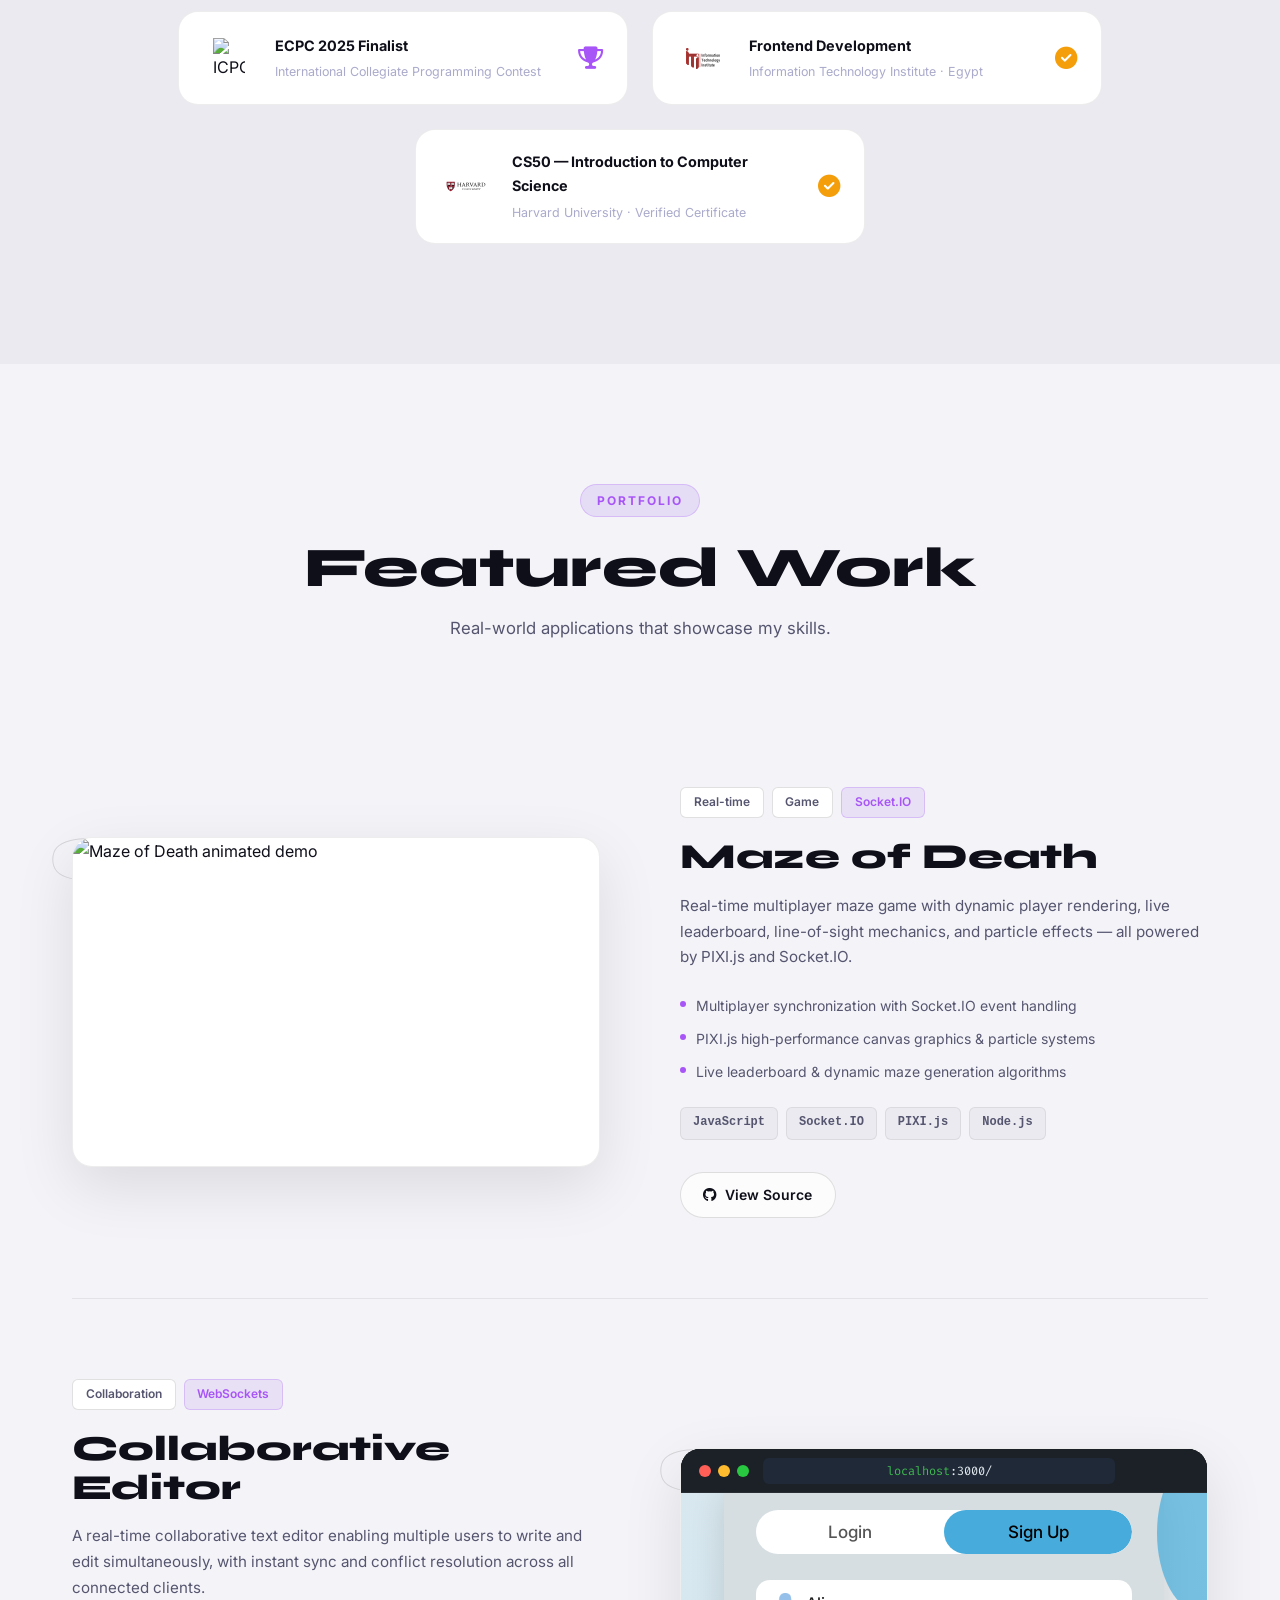
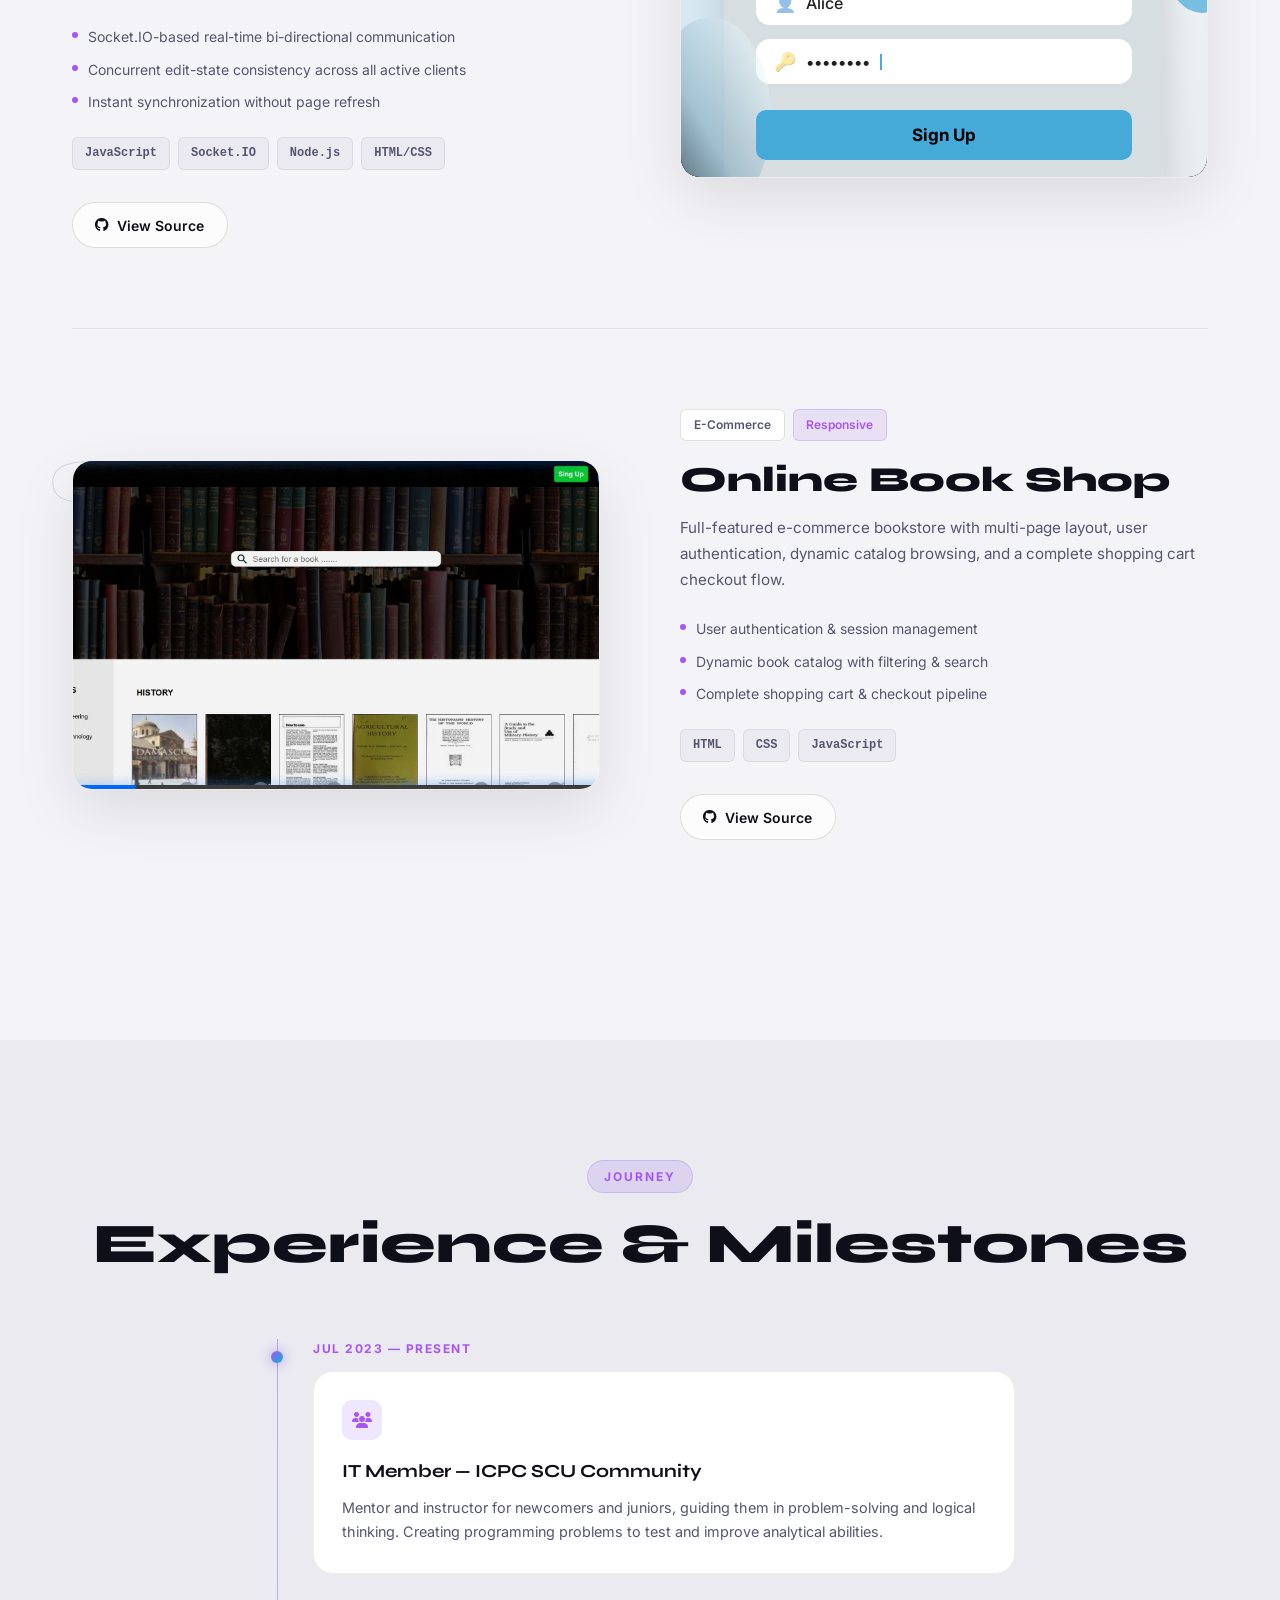
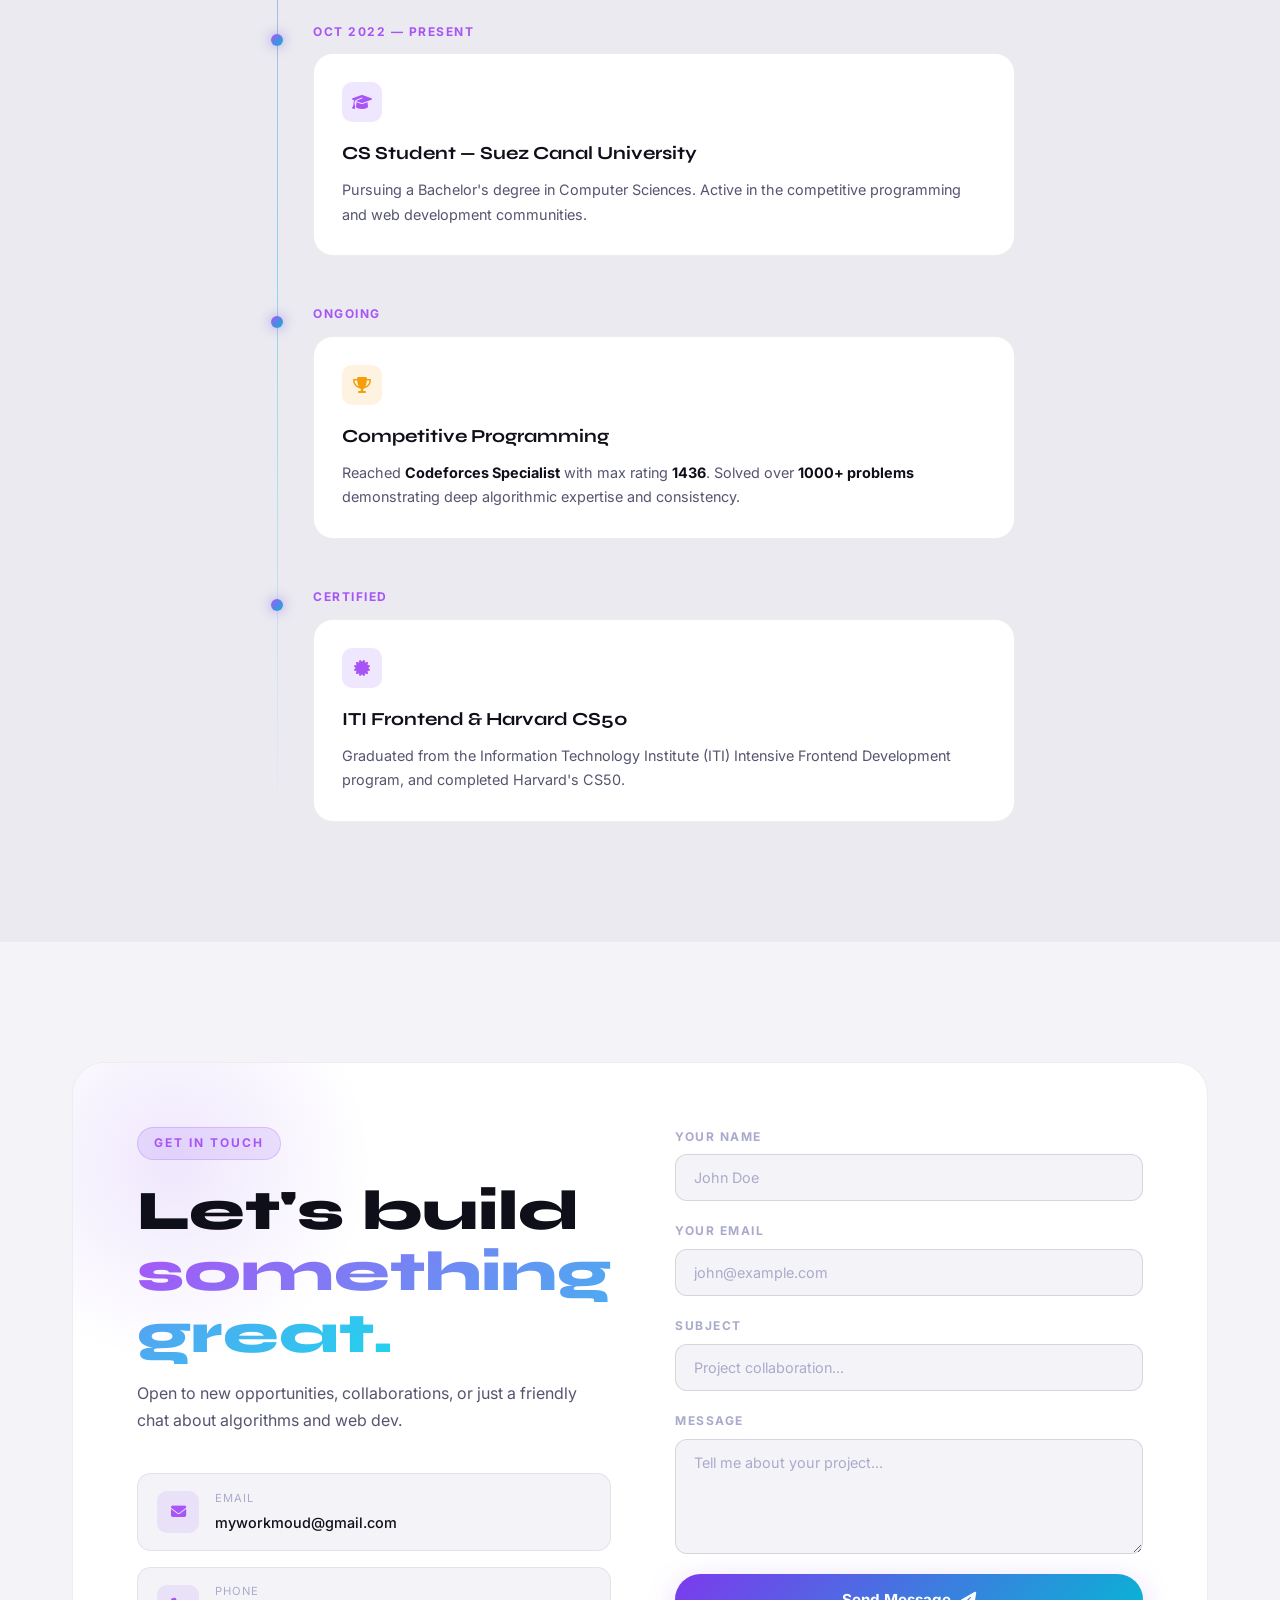
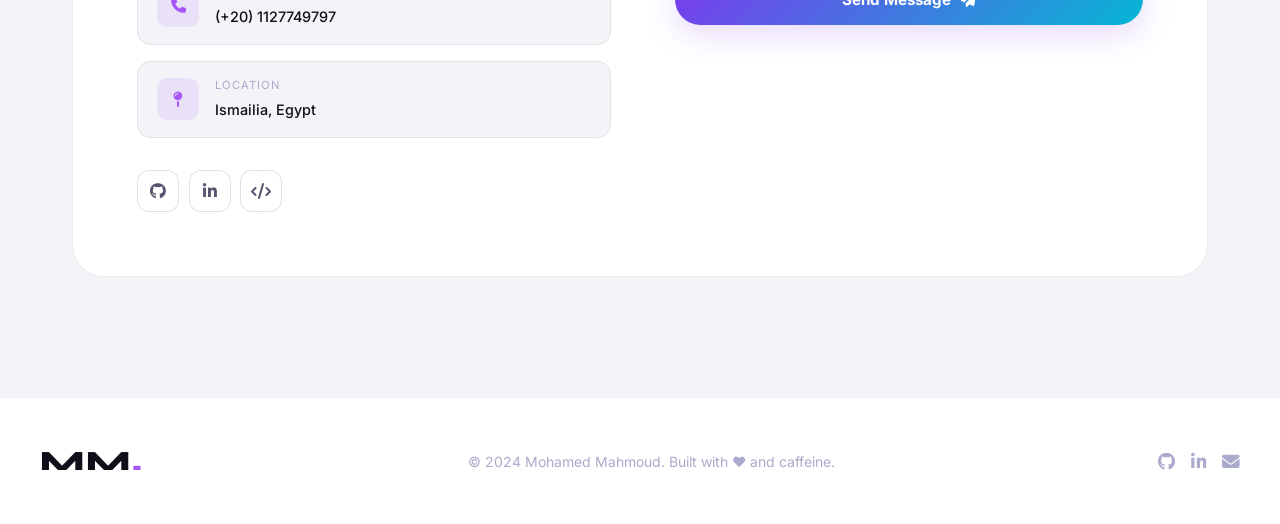
==== commit 4529f051: "update" ====
--- a/index.html
+++ b/index.html
@@ -614,19 +614,19 @@
           <form id="contact-form" class="contact-form">
             <div class="form-group">
               <label for="name">Your Name</label>
-              <input type="text" id="name" placeholder="John Doe" required />
+              <input type="text" id="name" name="name" placeholder="John Doe" required />
             </div>
             <div class="form-group">
               <label for="email">Your Email</label>
-              <input type="email" id="email" placeholder="john@example.com" required />
+              <input type="email" id="email" name="email" placeholder="john@example.com" required />
             </div>
             <div class="form-group">
               <label for="subject">Subject</label>
-              <input type="text" id="subject" placeholder="Project collaboration..." />
+              <input type="text" id="subject" name="subject" placeholder="Project collaboration..." />
             </div>
             <div class="form-group">
               <label for="message">Message</label>
-              <textarea id="message" rows="5" placeholder="Tell me about your project..." required></textarea>
+              <textarea id="message" name="message" rows="5" placeholder="Tell me about your project..." required></textarea>
             </div>
             <button type="submit" class="btn-submit magnetic">
               <span>Send Message</span>
--- a/style.css
+++ b/style.css
@@ -52,6 +52,7 @@
 
 html {
   scroll-behavior: smooth;
+  scroll-padding-top: 80px;
   font-size: 16px;
 }
 
@@ -111,6 +112,9 @@
 }
 @media (max-width: 768px) {
   #cursor-dot, #cursor-ring { display: none; }
+}
+@media (hover: none) and (pointer: coarse) {
+  #cursor-dot, #cursor-ring { display: none !important; }
 }
 
 /* ============================================================
@@ -517,7 +521,7 @@
   margin-bottom: 1.5rem;
 }
 .split-line {
-  display: block;
+  display: inline-block;
   animation: fadeSlideIn 0.9s ease forwards;
   animation-fill-mode: both;
 }
@@ -1363,7 +1367,7 @@
   .hero-role { justify-content: center; }
   .hero-desc { margin: 0 auto 2.5rem; }
   .photo-frame { width: 300px; height: 320px; }
-  .badge-icpc { display: none; }
+  .scroll-prompt { display: none; }
 
   .about-grid { grid-template-columns: 1fr; }
 
@@ -1374,9 +1378,8 @@
 
   .contact-wrapper { grid-template-columns: 1fr; padding: 2.5rem; }
 
+  .stats-section { margin-top: 2rem; }
   .stats-grid { grid-template-columns: repeat(2, 1fr); }
-  .skills-bento { grid-template-columns: repeat(2, 1fr); }
-  .skill-lang { grid-column: 1 / -1; }
 }
 
 @media (max-width: 768px) {
@@ -1387,13 +1390,29 @@
   .stats-grid { grid-template-columns: repeat(2, 1fr); }
   .about-bento { grid-template-columns: 1fr; }
   .bento-tall { grid-row: auto; }
-  .skills-bento { grid-template-columns: 1fr; }
-  .skill-lang { grid-column: 1; }
 }
 
 @media (max-width: 480px) {
   .stats-grid { grid-template-columns: 1fr 1fr; gap: 1rem; }
-  .hero-actions { flex-direction: column; align-items: center; }
+  .stat-num { font-size: 1.8rem; }
+  .hero-title { font-size: clamp(2.2rem, 10vw, 3rem); }
+  .hero-actions { flex-direction: column; align-items: stretch; width: 100%; }
+  .hero-actions a { width: 100%; justify-content: center; }
+  
   .contact-wrapper { padding: 2rem 1.5rem; }
   .footer-inner { flex-direction: column; text-align: center; }
-}
+  
+  .photo-frame { width: 240px; height: 260px; }
+  .badge-cf { right: -10px; bottom: -10px; padding: 0.5rem 0.8rem; }
+  .badge-probs { right: -15px; top: -10px; padding: 0.5rem 0.8rem; }
+  .badge-icpc { left: -15px; padding: 0.5rem 0.8rem; }
+  .badge strong { font-size: 0.9rem; }
+  .badge small { font-size: 0.65rem; }
+  
+  .btn-hire { padding: 0.45rem 1rem; font-size: 0.8rem; }
+  .nav-logo { font-size: 1.4rem; }
+  .nav-inner { gap: 1rem; padding: 0 1.25rem; }
+  
+  .cert-card { flex-direction: column; text-align: center; padding: 1.25rem 1rem; gap: 0.8rem; }
+  .cert-badge { margin-top: -0.5rem; }
+}
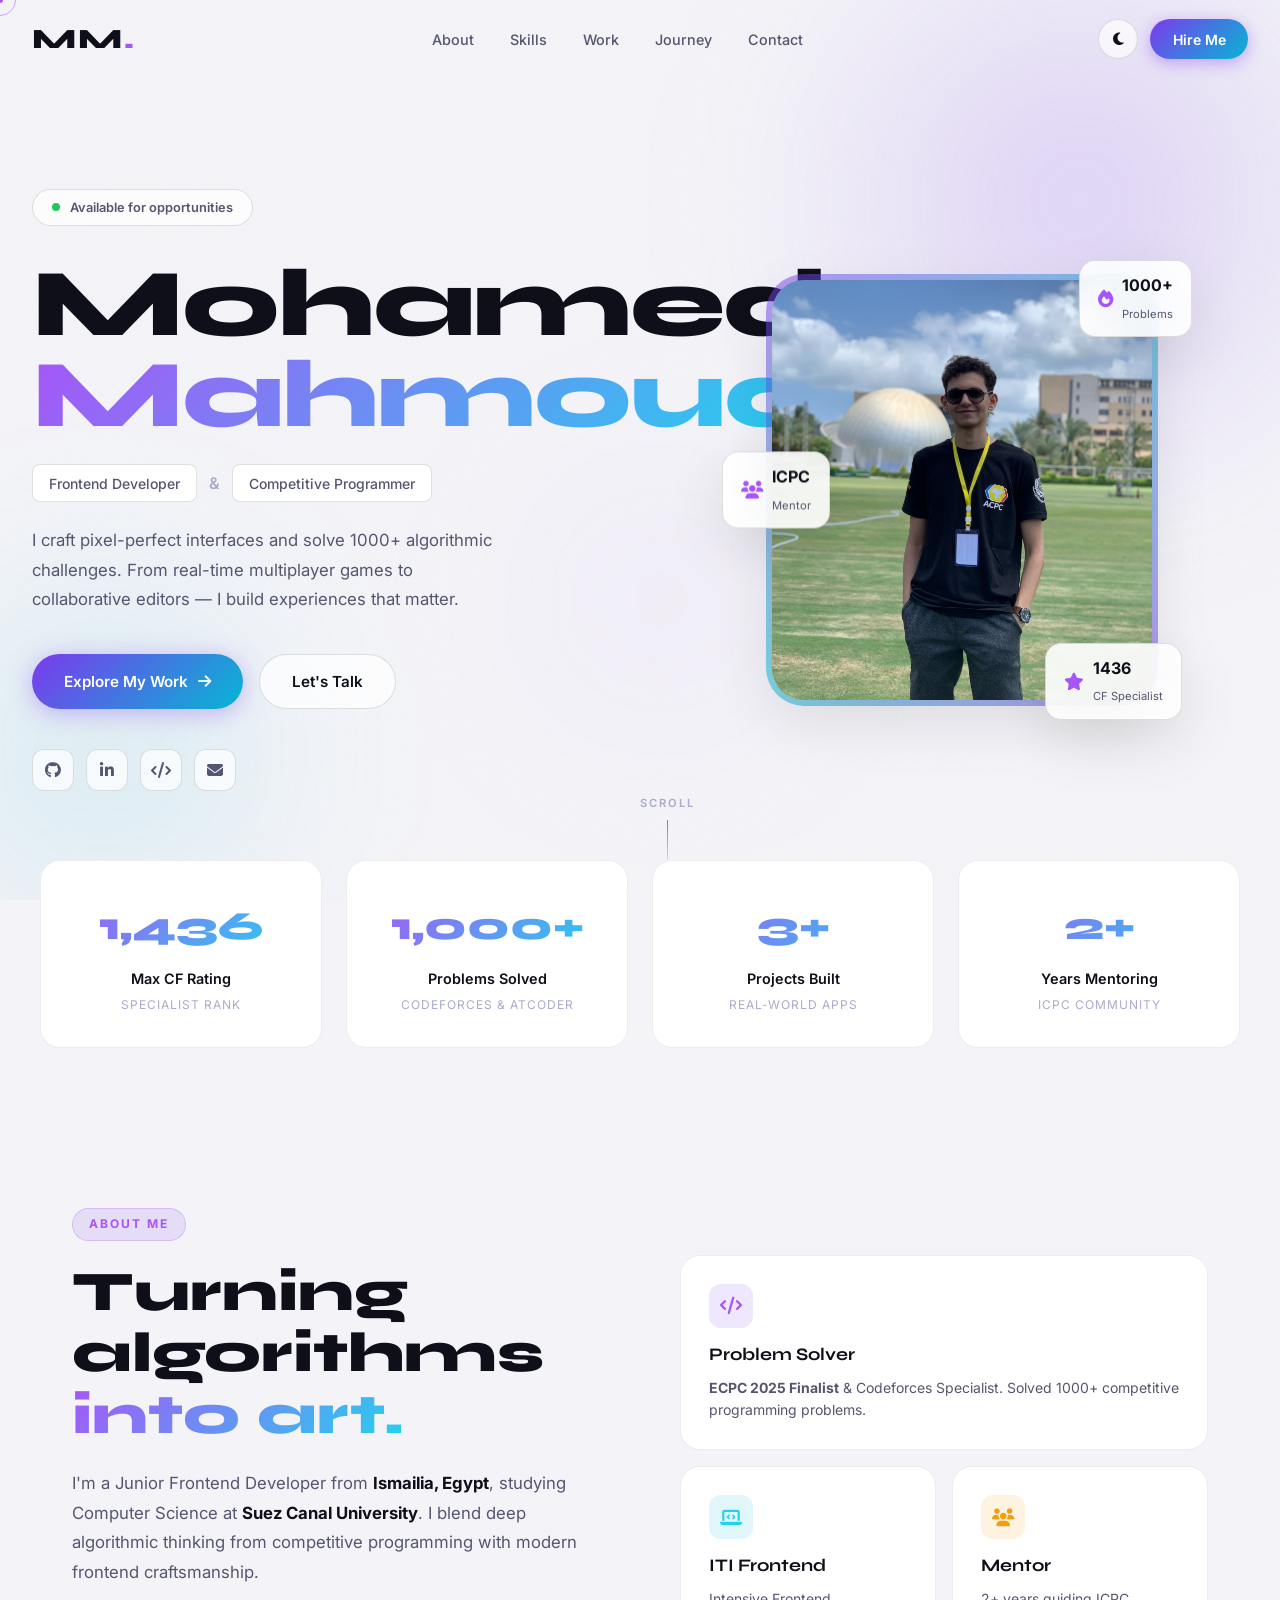
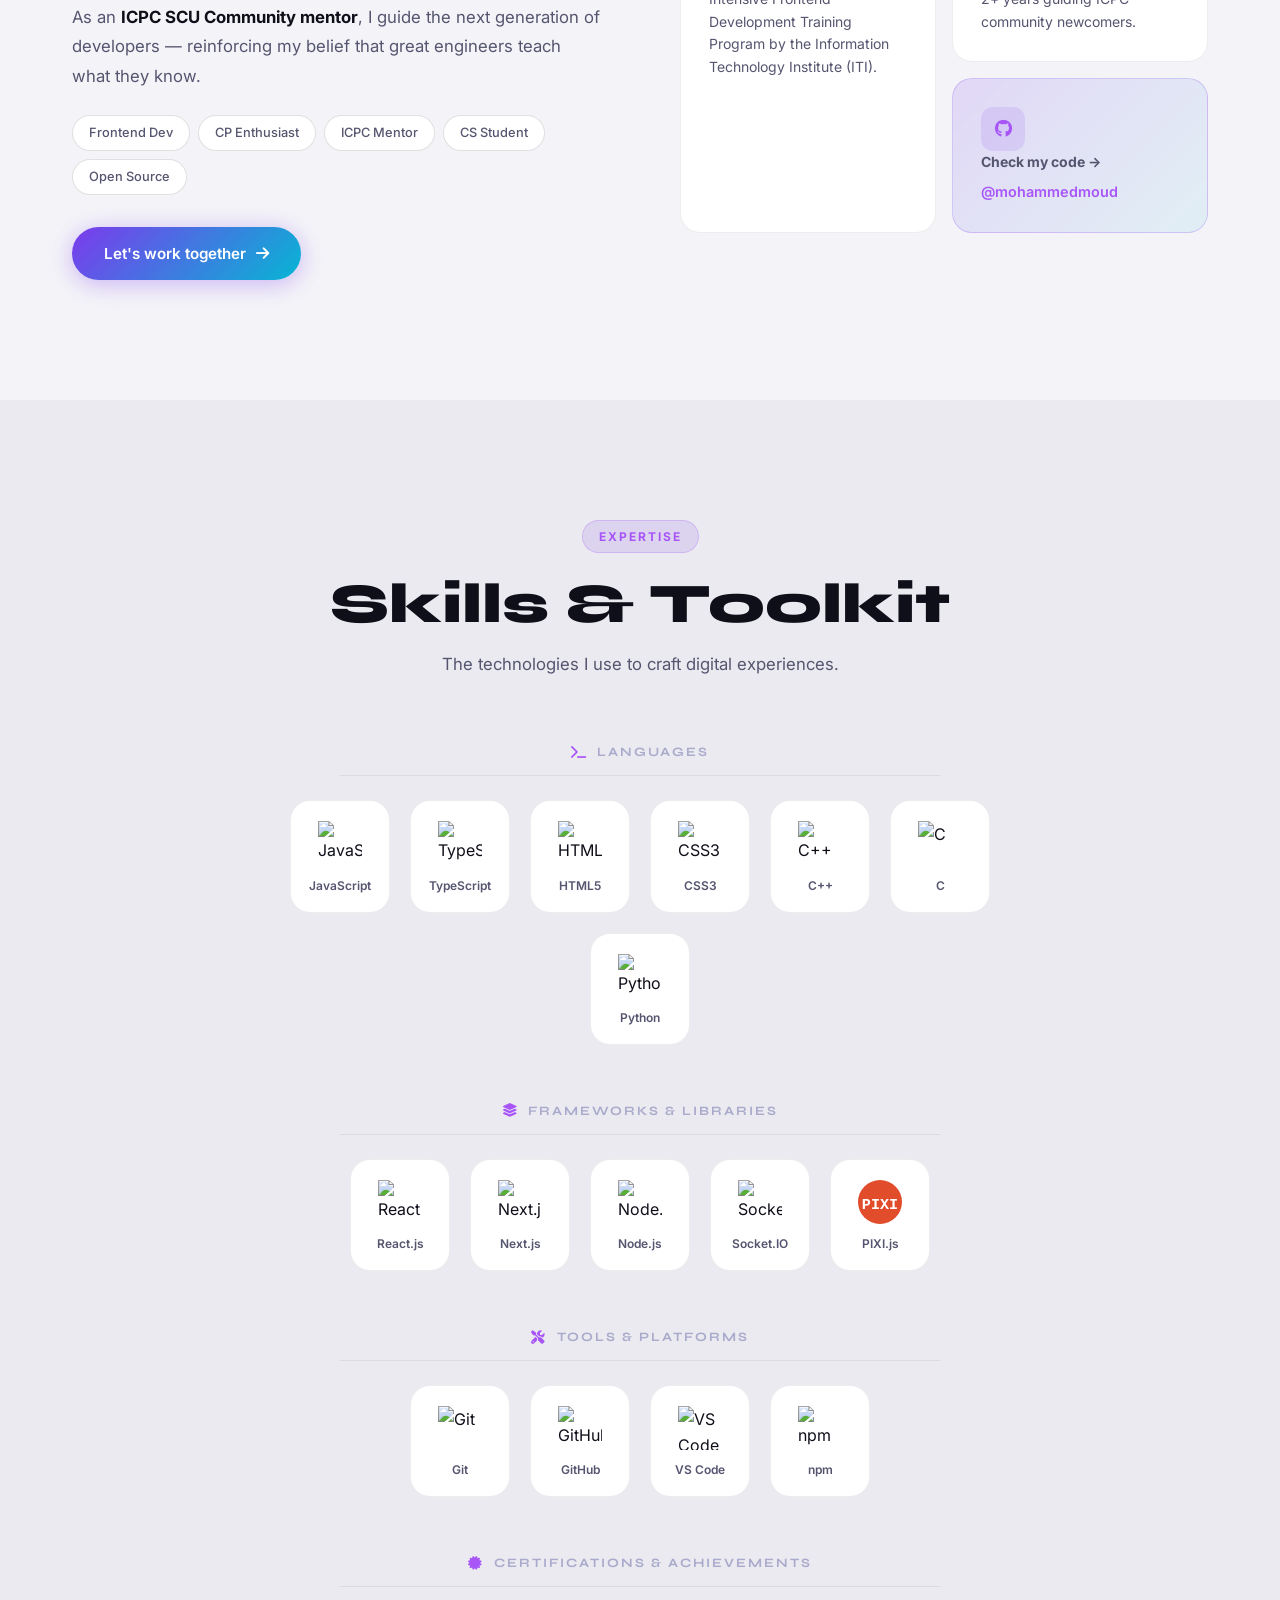
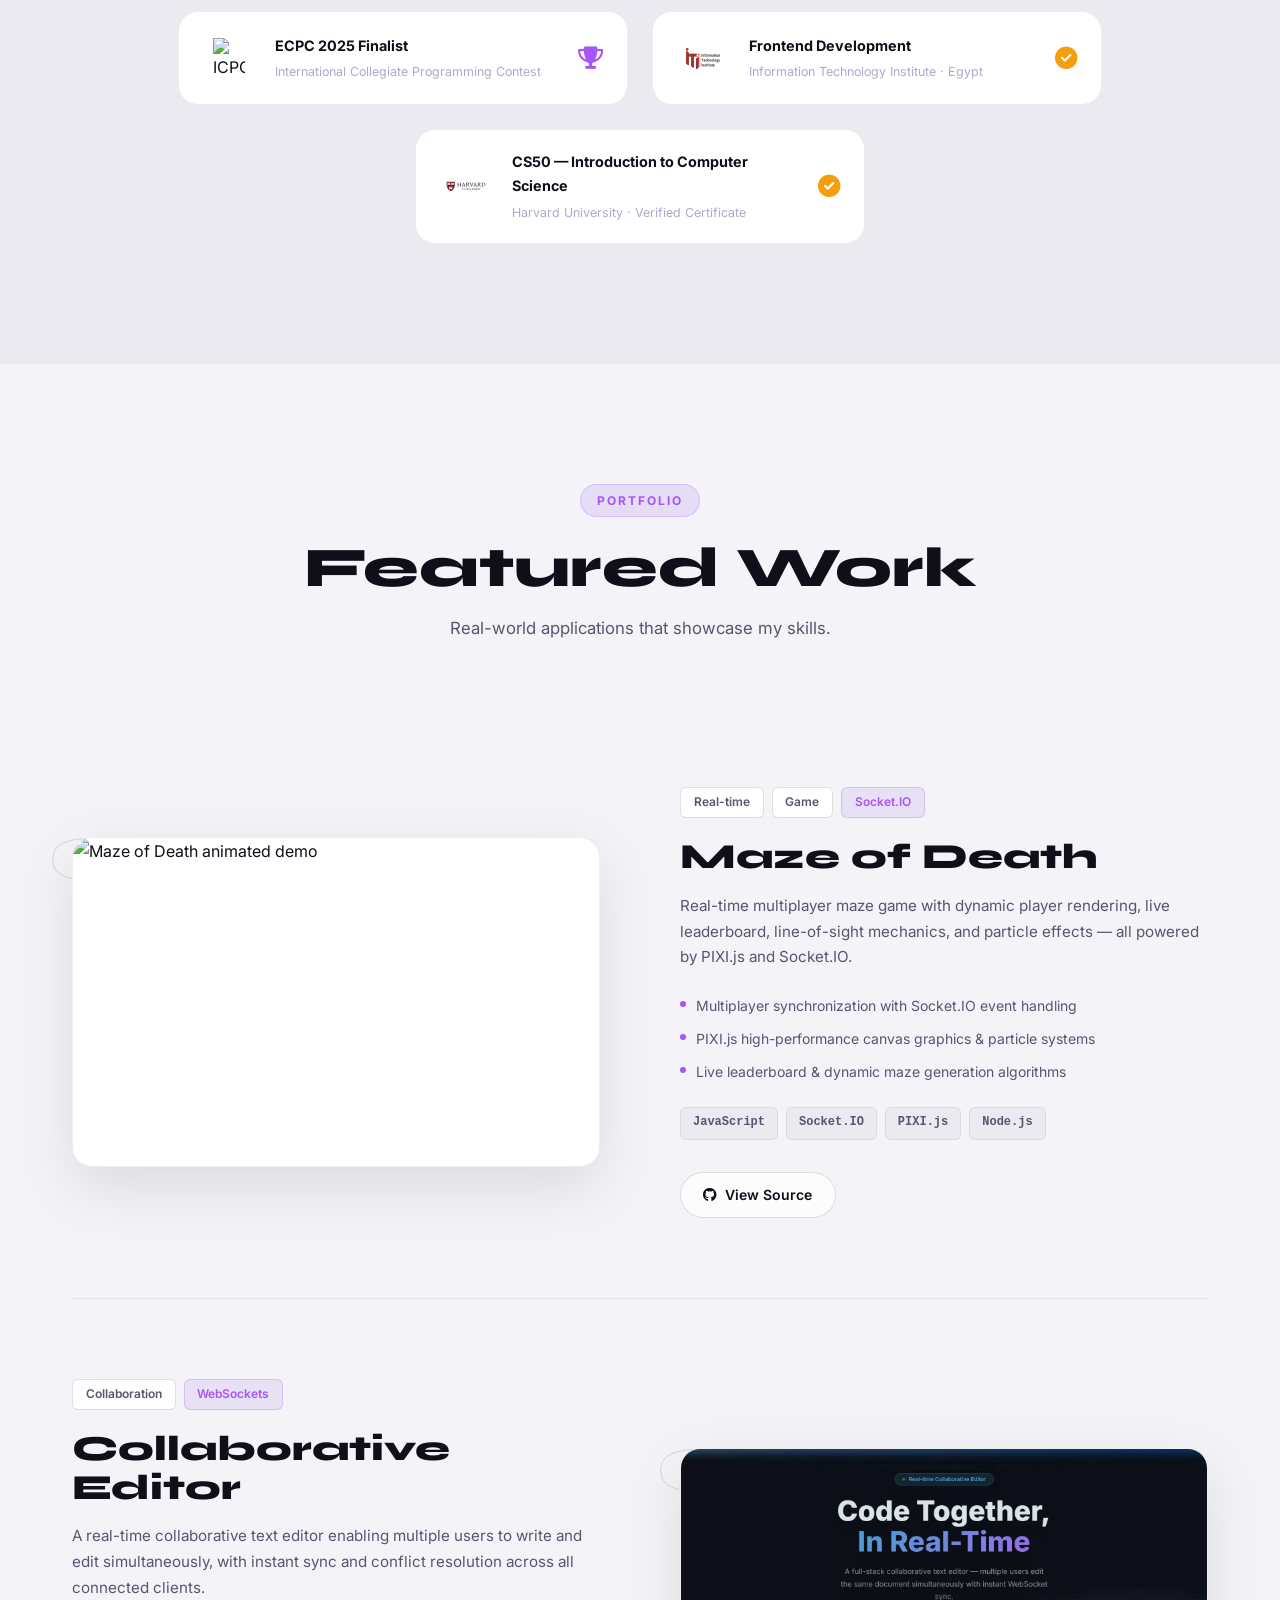
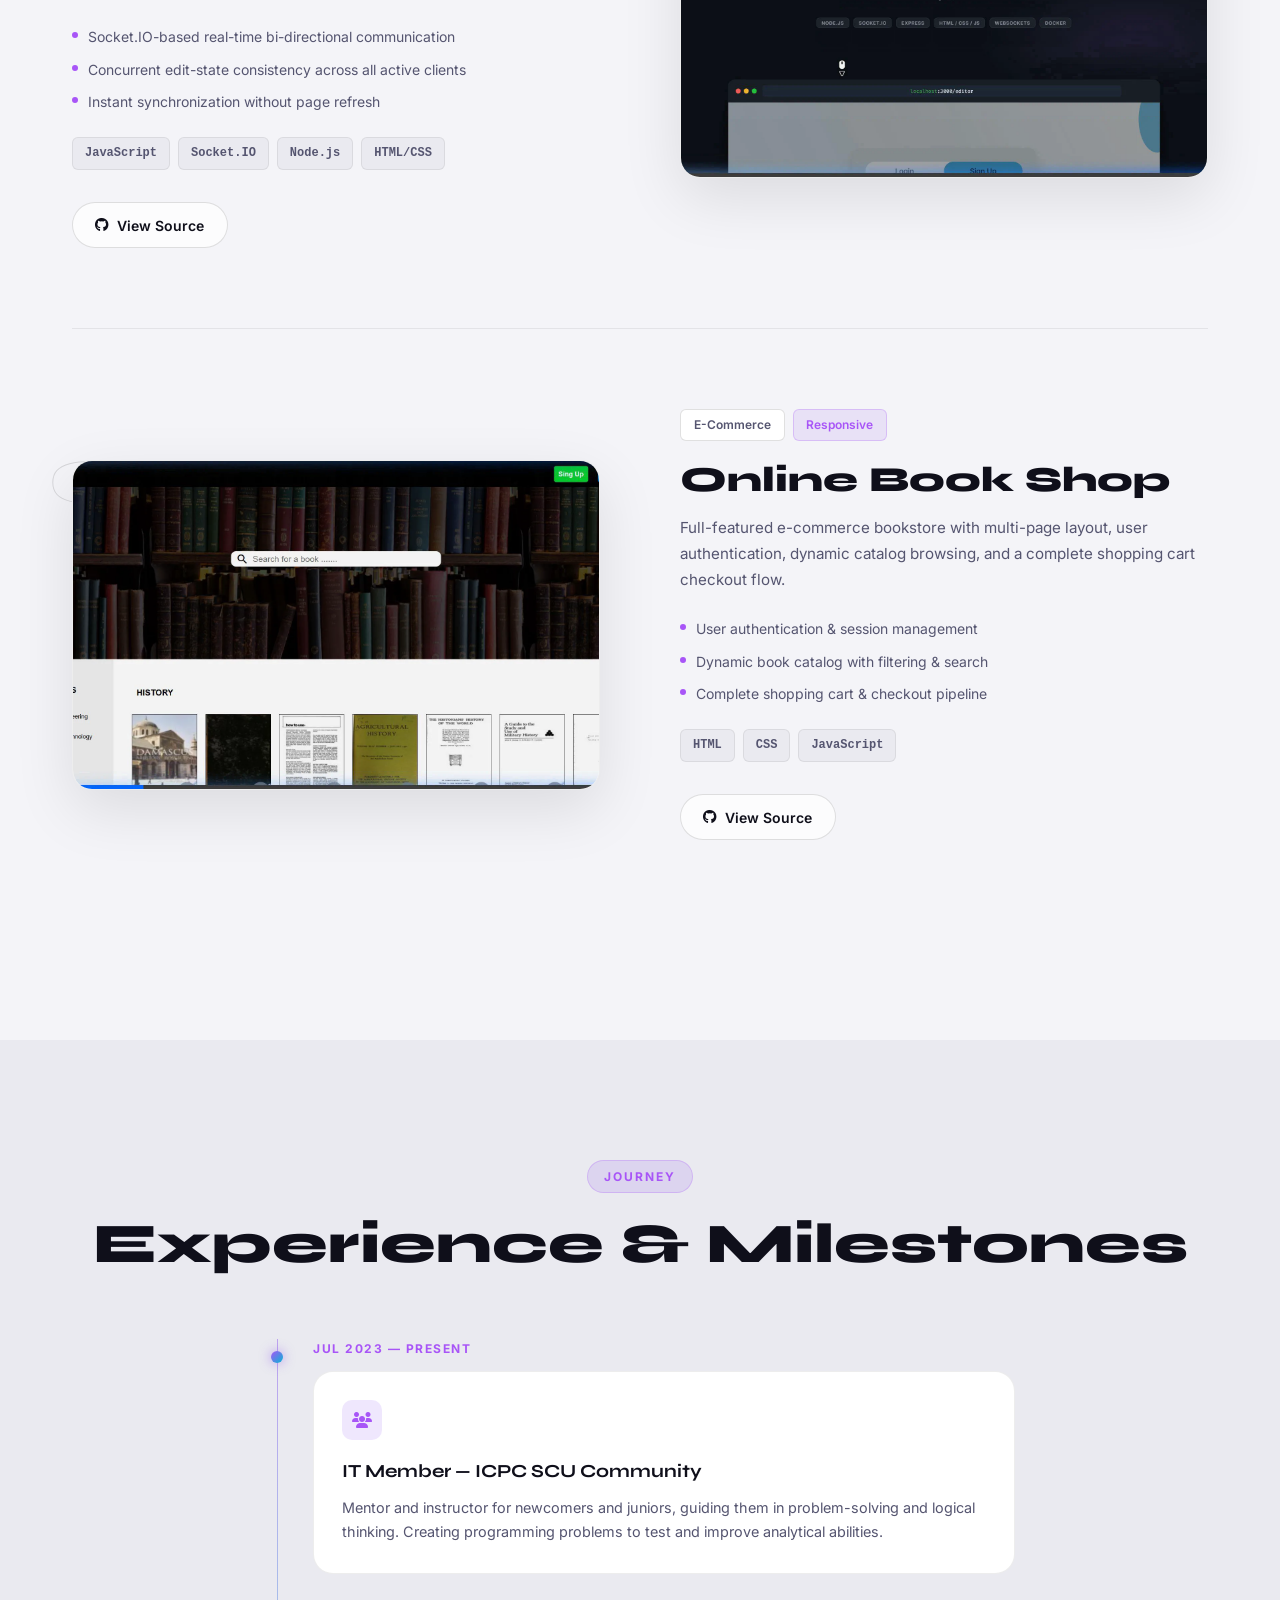
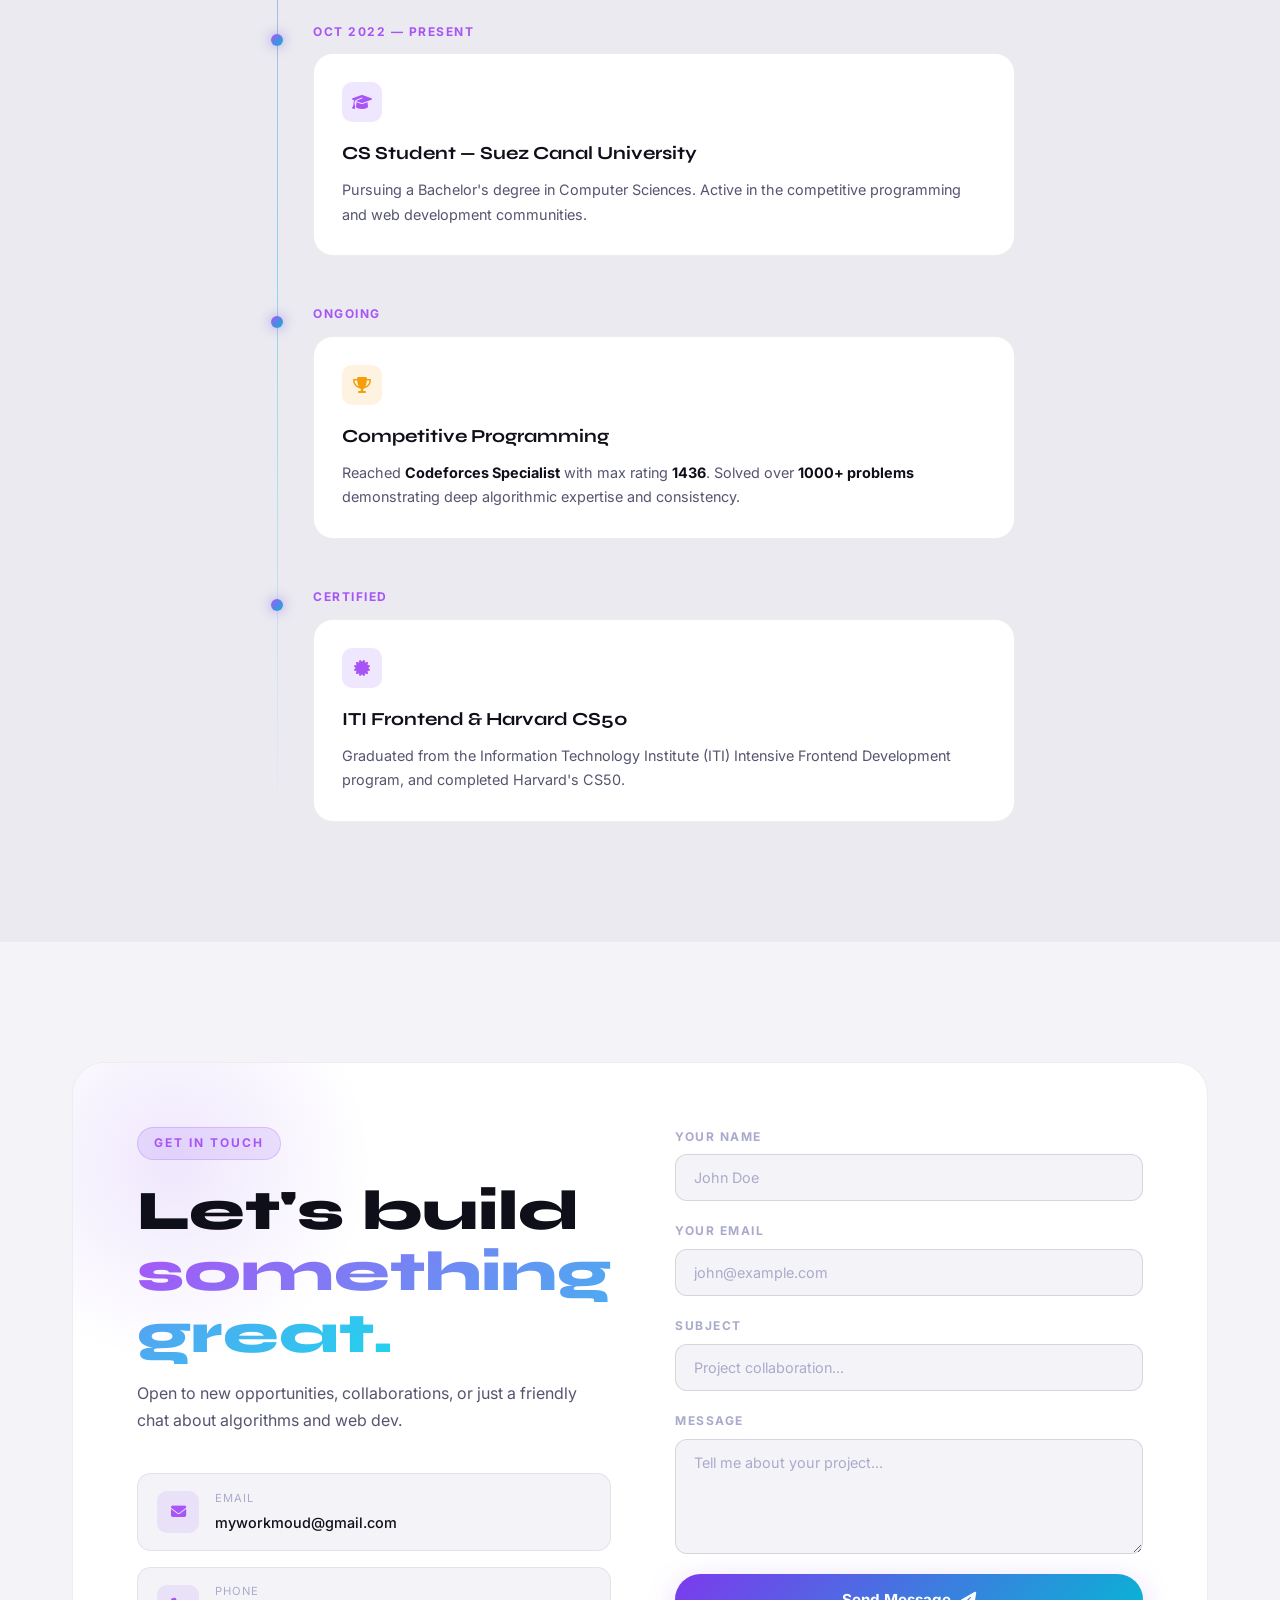
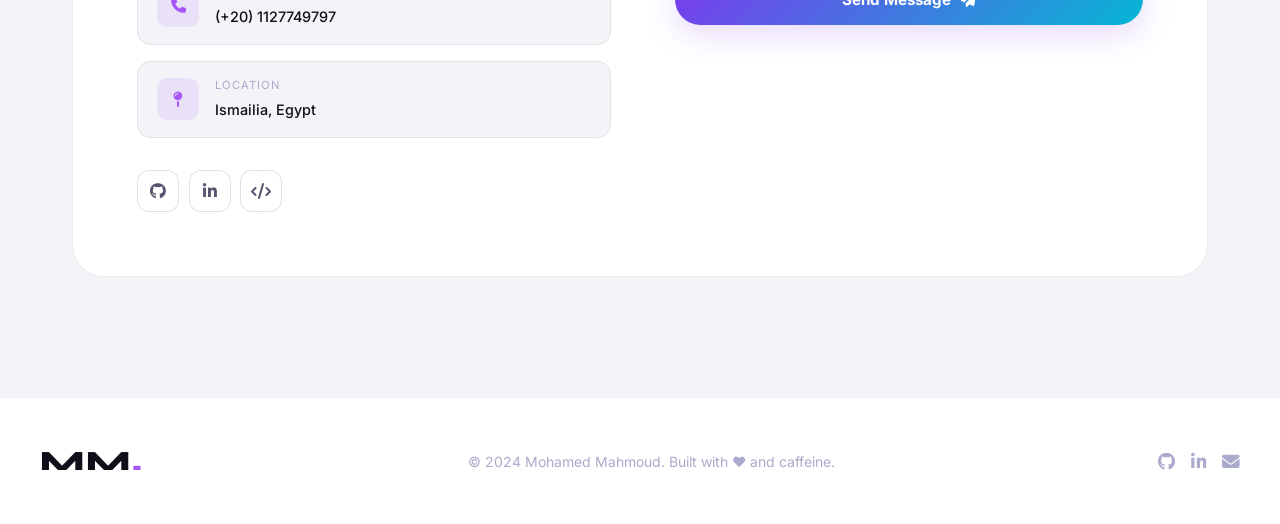
==== commit 97b68df4: "Update" ====
--- a/index.html
+++ b/index.html
@@ -442,12 +442,7 @@
       <article class="project project-reverse reveal">
         <div class="project-media">
           <div class="project-media-inner">
-            <iframe
-              src="videos/collab-demo.html"
-              title="Collaborative Editor Demo"
-              loading="lazy"
-              sandbox="allow-scripts allow-same-origin"
-            ></iframe>
+            <img src="videos/collaborative_editor_demo.webp" alt="Collaborative Editor animated demo" loading="lazy" />
           </div>
           <div class="project-num">02</div>
         </div>
--- a/style.css
+++ b/style.css
@@ -1393,14 +1393,17 @@
 }
 
 @media (max-width: 480px) {
+  .section-container { padding: 0 1.25rem; }
   .stats-grid { grid-template-columns: 1fr 1fr; gap: 1rem; }
+  .stat-item { padding: 1.5rem 1rem; }
   .stat-num { font-size: 1.8rem; }
   .hero-title { font-size: clamp(2.2rem, 10vw, 3rem); }
+  .hero-desc { font-size: 0.95rem; }
   .hero-actions { flex-direction: column; align-items: stretch; width: 100%; }
   .hero-actions a { width: 100%; justify-content: center; }
   
-  .contact-wrapper { padding: 2rem 1.5rem; }
-  .footer-inner { flex-direction: column; text-align: center; }
+  .contact-wrapper { padding: 2rem 1.25rem; }
+  .footer-inner { flex-direction: column; text-align: center; gap: 1.5rem; }
   
   .photo-frame { width: 240px; height: 260px; }
   .badge-cf { right: -10px; bottom: -10px; padding: 0.5rem 0.8rem; }
@@ -1415,4 +1418,24 @@
   
   .cert-card { flex-direction: column; text-align: center; padding: 1.25rem 1rem; gap: 0.8rem; }
   .cert-badge { margin-top: -0.5rem; }
-}
+  
+  .tl-card { padding: 1.25rem; }
+  .timeline { padding-left: 2.5rem; }
+  .timeline-line { left: 8px; }
+  .tl-dot { left: -2.3rem; }
+  
+  .loader-text { font-size: 2.2rem; letter-spacing: 2px; }
+  .loader-bar { width: 160px; }
+}
+
+@media (max-width: 380px) {
+  .section-container { padding: 0 1rem; }
+  .stats-grid { grid-template-columns: 1fr; }
+  .hero-title { font-size: 2.2rem; }
+  .project-num { font-size: 3.5rem; top: -0.5rem; }
+  .tech-icon-card { width: 45%; }
+  .contact-wrapper { padding: 1.5rem 1rem; }
+  
+  .loader-text { font-size: 1.6rem; letter-spacing: 1px; }
+  .loader-bar { width: 130px; }
+}
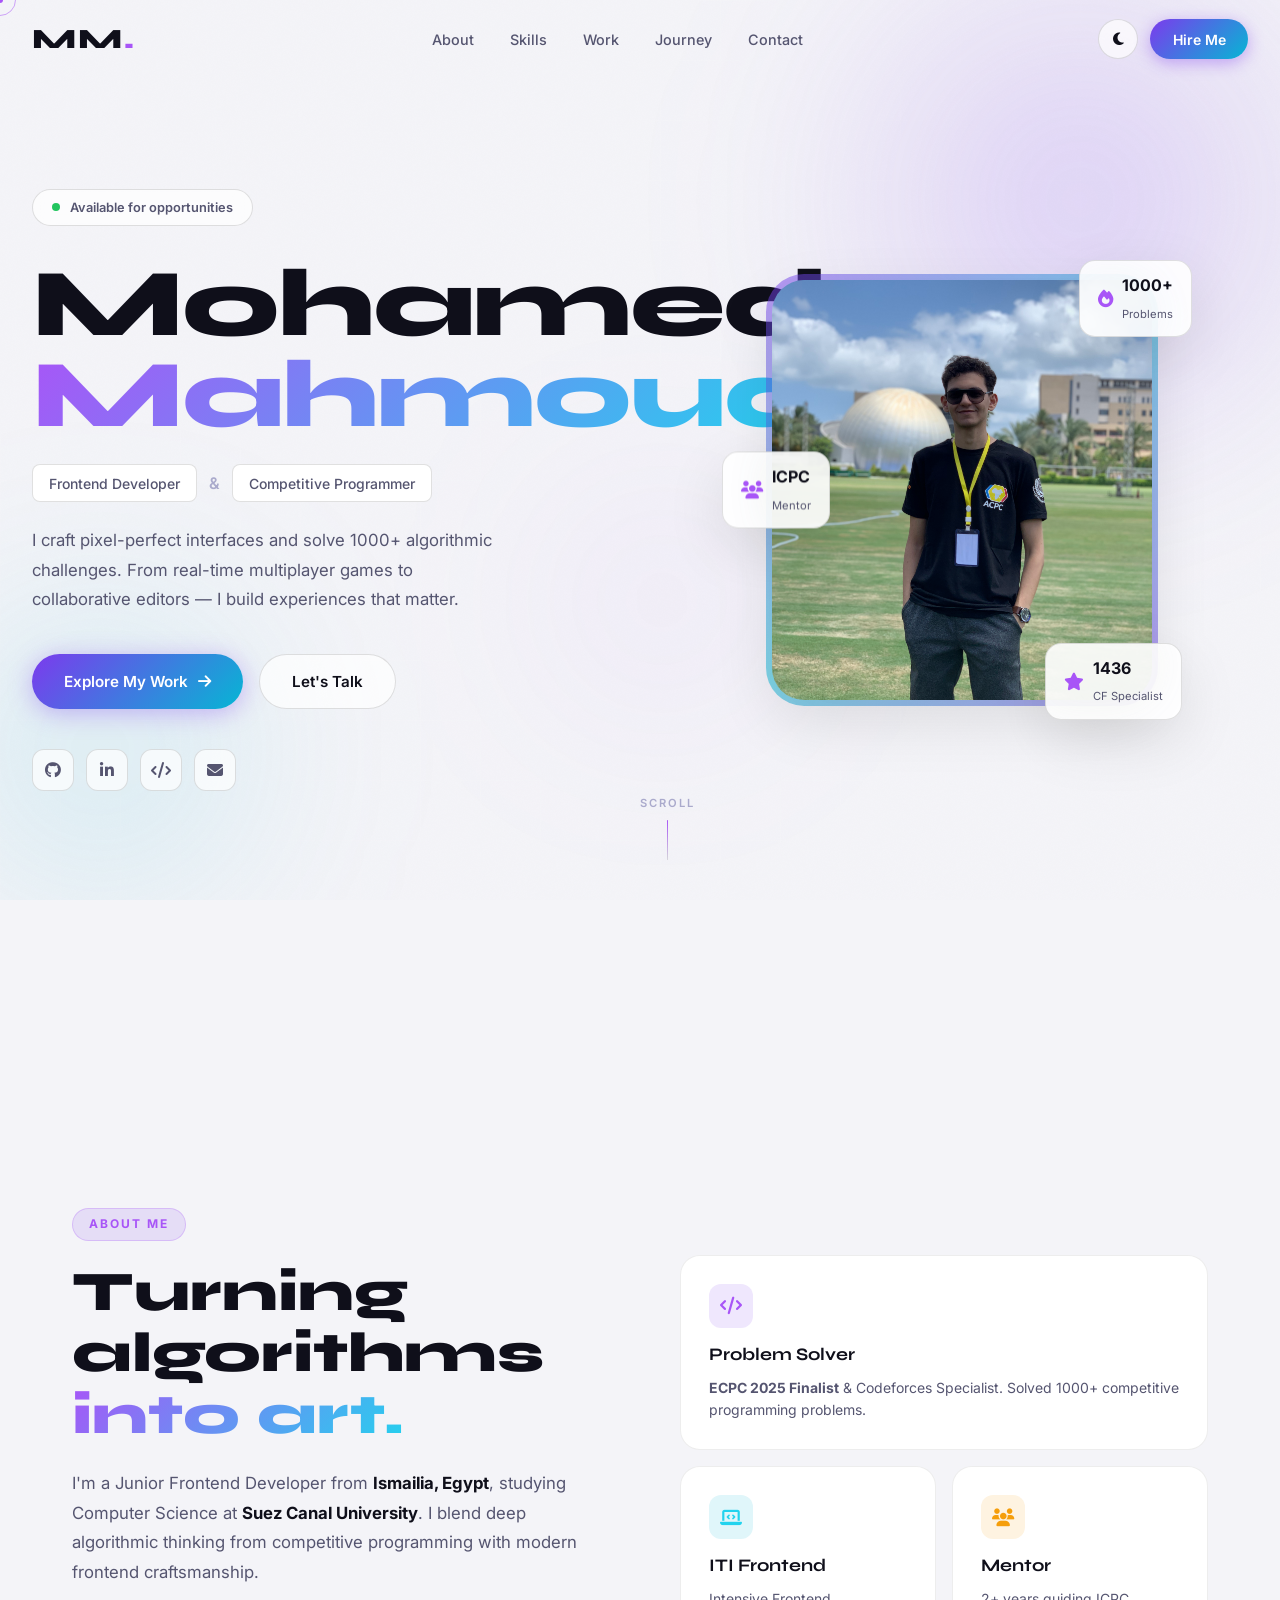
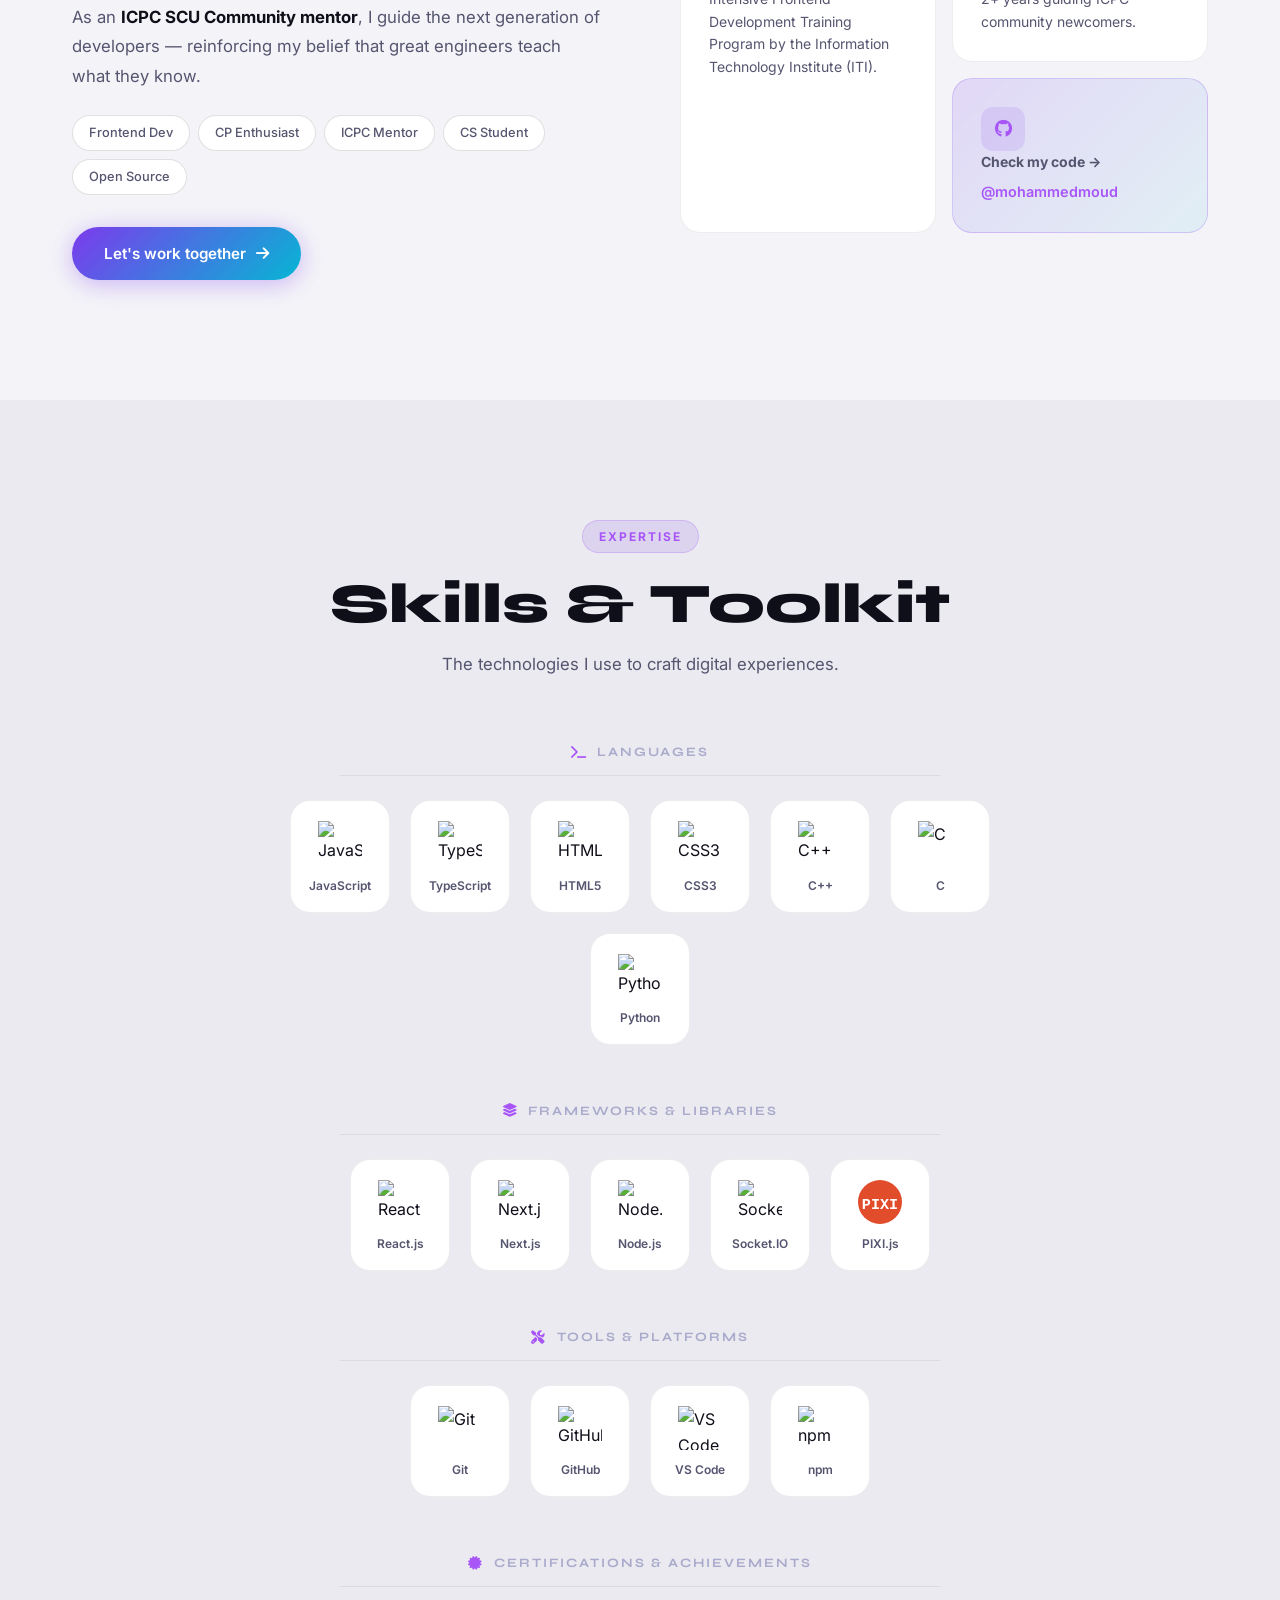
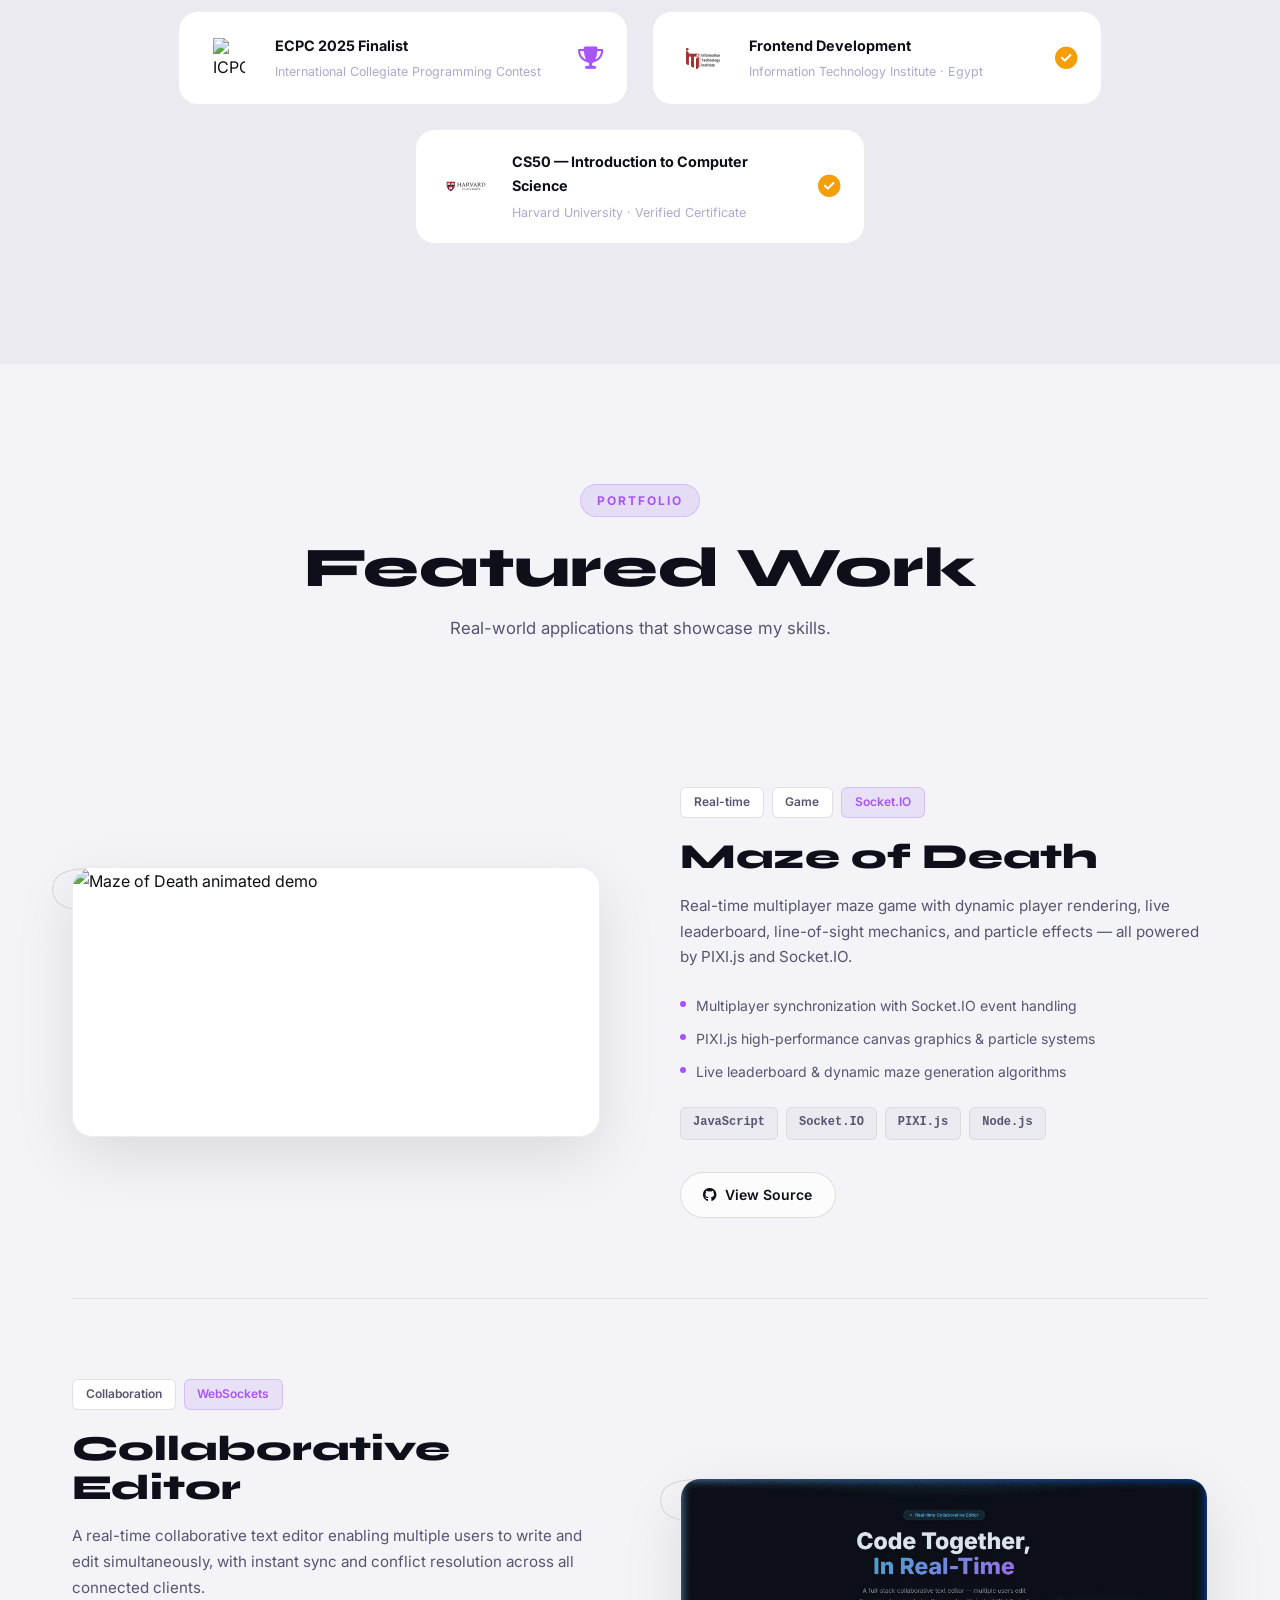
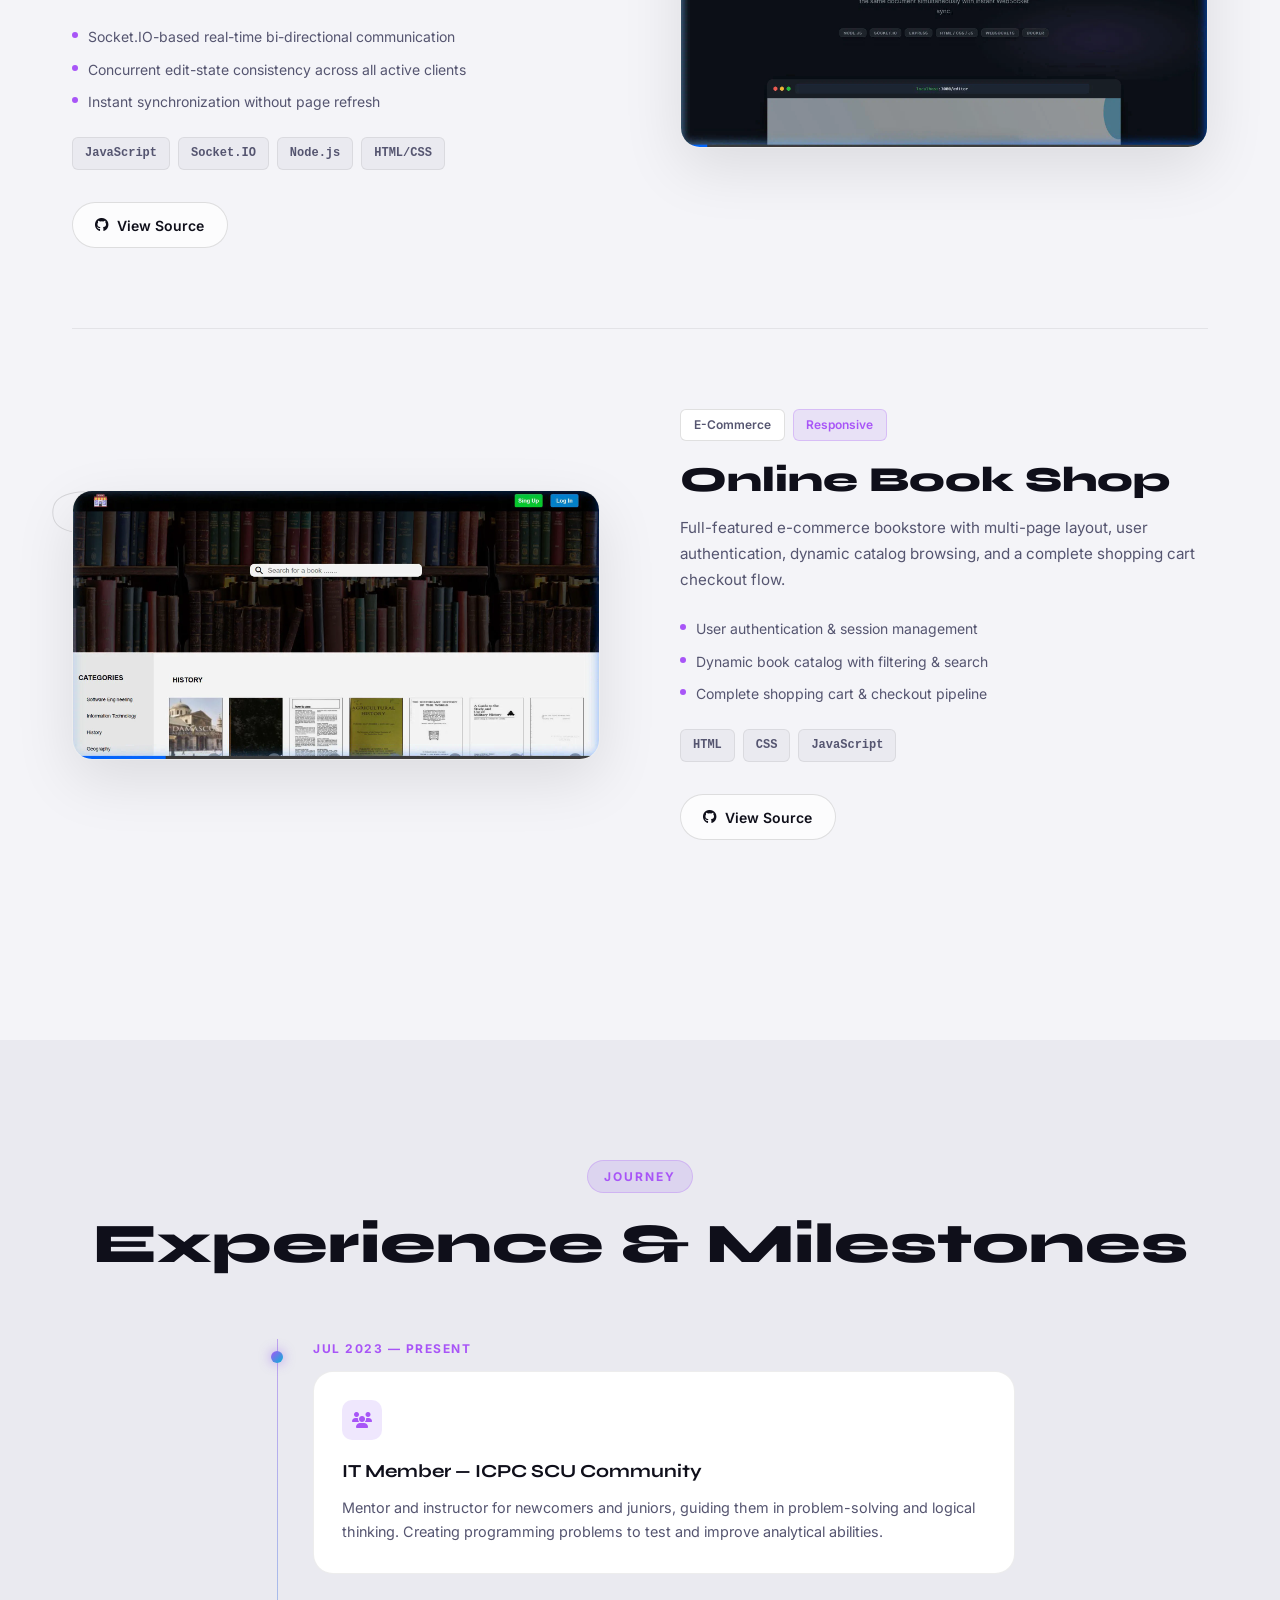
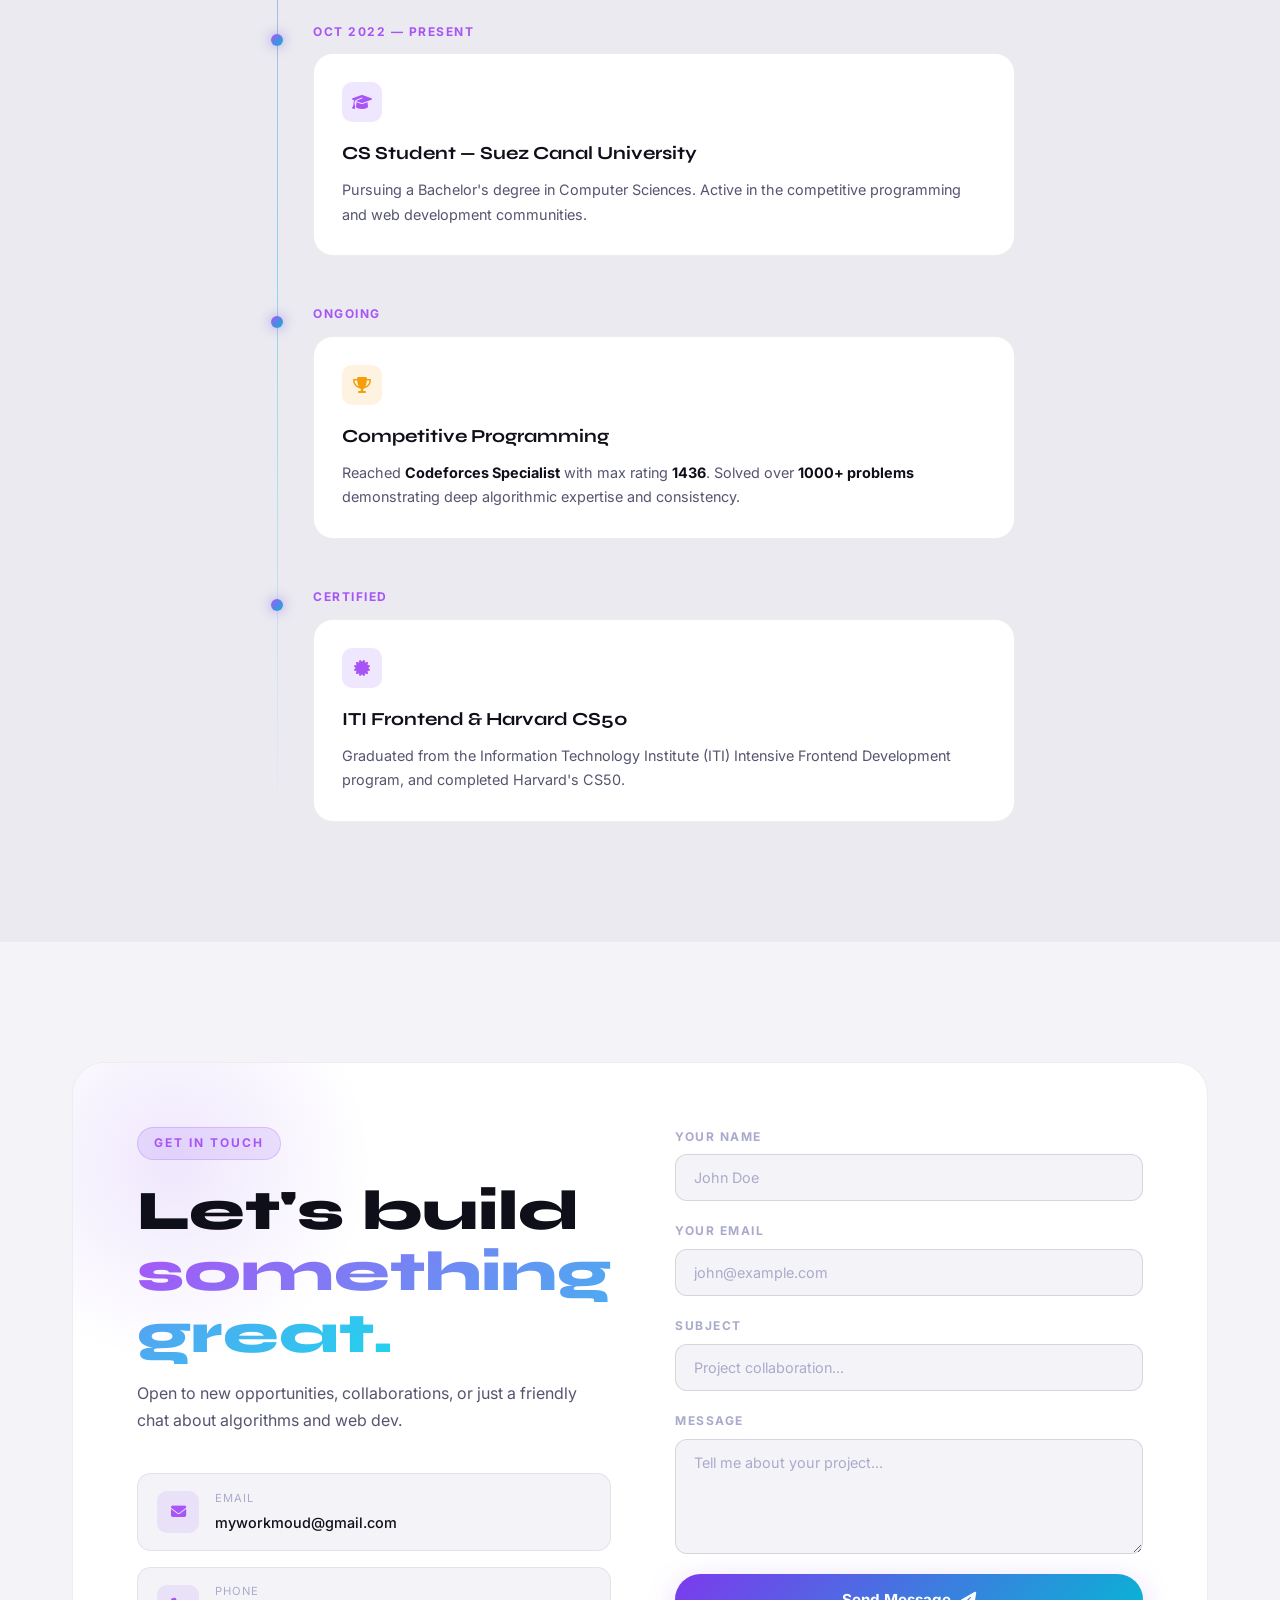
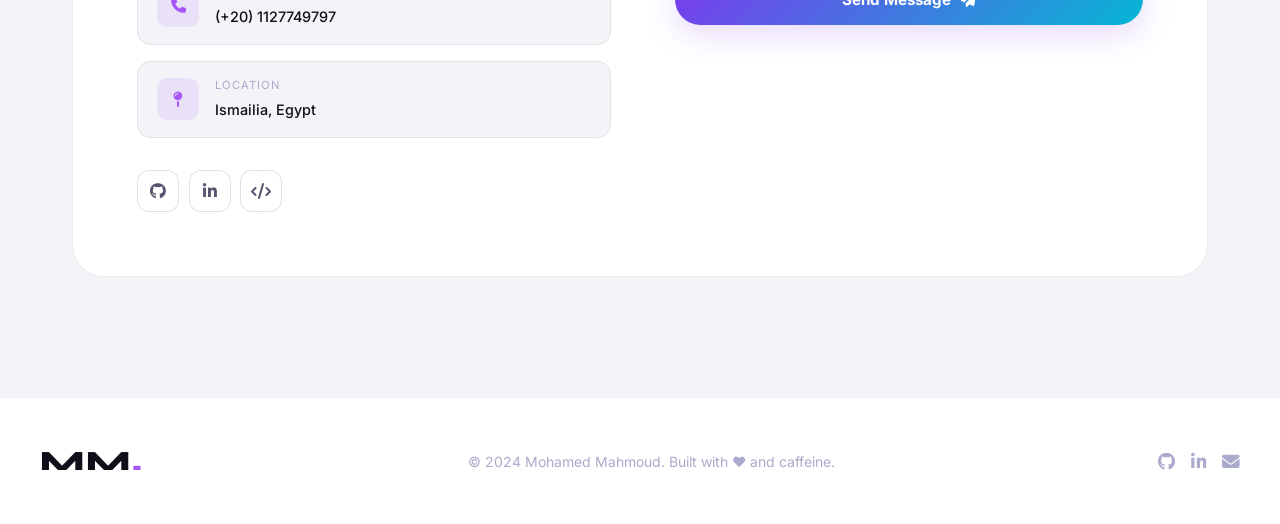
==== commit 4555238d: "update" ====
--- a/index.html
+++ b/index.html
@@ -442,7 +442,7 @@
       <article class="project project-reverse reveal">
         <div class="project-media">
           <div class="project-media-inner">
-            <img src="videos/collaborative_editor_demo.webp" alt="Collaborative Editor animated demo" loading="lazy" />
+            <img src="videos/collaborative_editor_demo.webp" alt="Collaborative Editor animated demo"/>
           </div>
           <div class="project-num">02</div>
         </div>
--- a/style.css
+++ b/style.css
@@ -2,53 +2,59 @@
    ROOT VARIABLES — THEME SYSTEM
    ============================================================ */
 :root {
-  --bg:        #0a0a0f;
-  --bg-2:      #0f0f1a;
-  --surface:   #13131e;
+  --bg: #0a0a0f;
+  --bg-2: #0f0f1a;
+  --surface: #13131e;
   --surface-2: #1a1a2e;
-  --border:    rgba(255,255,255,0.07);
-  --border-2:  rgba(255,255,255,0.12);
-  --text:      #f0f0f8;
-  --text-2:    #8888aa;
-  --text-3:    #555570;
-  --primary:   #7c3aed;
+  --border: rgba(255, 255, 255, 0.07);
+  --border-2: rgba(255, 255, 255, 0.12);
+  --text: #f0f0f8;
+  --text-2: #8888aa;
+  --text-3: #555570;
+  --primary: #7c3aed;
   --primary-l: #a855f7;
-  --accent:    #06b6d4;
-  --accent-l:  #22d3ee;
-  --gold:      #f59e0b;
-  --danger:    #ef4444;
-  --glass:     rgba(255,255,255,0.04);
-  --glass-b:   rgba(255,255,255,0.08);
+  --accent: #06b6d4;
+  --accent-l: #22d3ee;
+  --gold: #f59e0b;
+  --danger: #ef4444;
+  --glass: rgba(255, 255, 255, 0.04);
+  --glass-b: rgba(255, 255, 255, 0.08);
   --radius-sm: 10px;
-  --radius:    20px;
+  --radius: 20px;
   --radius-lg: 32px;
   --transition: all 0.4s cubic-bezier(0.16, 1, 0.3, 1);
   --font-head: 'Syne', sans-serif;
   --font-body: 'Inter', sans-serif;
-  --shadow: 0 20px 60px rgba(0,0,0,0.5);
-  --shadow-primary: 0 8px 32px rgba(124,58,237,0.3);
+  --shadow: 0 20px 60px rgba(0, 0, 0, 0.5);
+  --shadow-primary: 0 8px 32px rgba(124, 58, 237, 0.3);
 }
 
 [data-theme="light"] {
-  --bg:        #f4f4f8;
-  --bg-2:      #eaeaf0;
-  --surface:   #ffffff;
+  --bg: #f4f4f8;
+  --bg-2: #eaeaf0;
+  --surface: #ffffff;
   --surface-2: #f0f0f8;
-  --border:    rgba(0,0,0,0.07);
-  --border-2:  rgba(0,0,0,0.12);
-  --text:      #0f0f1a;
-  --text-2:    #555570;
-  --text-3:    #aaaacc;
-  --glass:     rgba(255,255,255,0.7);
-  --glass-b:   rgba(255,255,255,0.9);
-  --shadow: 0 20px 60px rgba(0,0,0,0.1);
-  --shadow-primary: 0 8px 32px rgba(124,58,237,0.2);
+  --border: rgba(0, 0, 0, 0.07);
+  --border-2: rgba(0, 0, 0, 0.12);
+  --text: #0f0f1a;
+  --text-2: #555570;
+  --text-3: #aaaacc;
+  --glass: rgba(255, 255, 255, 0.7);
+  --glass-b: rgba(255, 255, 255, 0.9);
+  --shadow: 0 20px 60px rgba(0, 0, 0, 0.1);
+  --shadow-primary: 0 8px 32px rgba(124, 58, 237, 0.2);
 }
 
 /* ============================================================
    RESET & BASE
    ============================================================ */
-*, *::before, *::after { box-sizing: border-box; margin: 0; padding: 0; }
+*,
+*::before,
+*::after {
+  box-sizing: border-box;
+  margin: 0;
+  padding: 0;
+}
 
 html {
   scroll-behavior: smooth;
@@ -65,9 +71,22 @@
   transition: background 0.5s ease, color 0.3s ease;
 }
 
-a { text-decoration: none; color: inherit; }
-img, video, iframe { max-width: 100%; display: block; }
-button { cursor: pointer; font-family: inherit; }
+a {
+  text-decoration: none;
+  color: inherit;
+}
+
+img,
+video,
+iframe {
+  max-width: 100%;
+  display: block;
+}
+
+button {
+  cursor: pointer;
+  font-family: inherit;
+}
 
 /* ============================================================
    NOISE OVERLAY
@@ -81,14 +100,20 @@
   background-image: url("data:image/svg+xml,%3Csvg viewBox='0 0 256 256' xmlns='http://www.w3.org/2000/svg'%3E%3Cfilter id='n'%3E%3CfeTurbulence type='fractalNoise' baseFrequency='0.9' numOctaves='4' stitchTiles='stitch'/%3E%3C/filter%3E%3Crect width='100%25' height='100%25' filter='url(%23n)'/%3E%3C/svg%3E");
   background-size: 200px 200px;
 }
-[data-theme="light"] .noise { opacity: 0.02; }
+
+[data-theme="light"] .noise {
+  opacity: 0.02;
+}
 
 /* ============================================================
    CUSTOM CURSOR
    ============================================================ */
 #cursor-dot {
-  position: fixed; top: 0; left: 0;
-  width: 6px; height: 6px;
+  position: fixed;
+  top: 0;
+  left: 0;
+  width: 6px;
+  height: 6px;
   background: var(--primary-l);
   border-radius: 50%;
   pointer-events: none;
@@ -96,9 +121,13 @@
   transform: translate(-50%, -50%);
   transition: width 0.2s, height 0.2s, background 0.2s;
 }
+
 #cursor-ring {
-  position: fixed; top: 0; left: 0;
-  width: 32px; height: 32px;
+  position: fixed;
+  top: 0;
+  left: 0;
+  width: 32px;
+  height: 32px;
   border: 1.5px solid rgba(168, 85, 247, 0.5);
   border-radius: 50%;
   pointer-events: none;
@@ -106,15 +135,27 @@
   transform: translate(-50%, -50%);
   transition: transform 0.1s linear, width 0.3s, height 0.3s, border-color 0.3s;
 }
+
 body:has(.magnetic:hover) #cursor-ring {
-  width: 50px; height: 50px;
+  width: 50px;
+  height: 50px;
   border-color: var(--primary-l);
 }
+
 @media (max-width: 768px) {
-  #cursor-dot, #cursor-ring { display: none; }
-}
+
+  #cursor-dot,
+  #cursor-ring {
+    display: none;
+  }
+}
+
 @media (hover: none) and (pointer: coarse) {
-  #cursor-dot, #cursor-ring { display: none !important; }
+
+  #cursor-dot,
+  #cursor-ring {
+    display: none !important;
+  }
 }
 
 /* ============================================================
@@ -132,7 +173,11 @@
   gap: 2rem;
   transition: opacity 0.6s ease, visibility 0.6s ease;
 }
-#loader.hidden { opacity: 0; visibility: hidden; }
+
+#loader.hidden {
+  opacity: 0;
+  visibility: hidden;
+}
 
 .loader-text {
   font-family: var(--font-head);
@@ -140,6 +185,7 @@
   font-weight: 800;
   letter-spacing: 4px;
 }
+
 .loader-text span {
   display: inline-block;
   color: transparent;
@@ -149,46 +195,93 @@
   animation: charPop 0.5s ease forwards;
   opacity: 0;
 }
-.loader-text span:nth-child(1) { animation-delay: 0.0s; }
-.loader-text span:nth-child(2) { animation-delay: 0.05s; }
-.loader-text span:nth-child(3) { animation-delay: 0.1s; }
-.loader-text span:nth-child(4) { animation-delay: 0.15s; }
-.loader-text span:nth-child(5) { animation-delay: 0.2s; }
-.loader-text span:nth-child(6) { animation-delay: 0.25s; }
-.loader-text span:nth-child(7) { animation-delay: 0.3s; }
-.loader-text span:nth-child(8) { animation-delay: 0.35s; }
-.loader-text span:nth-child(9) { animation-delay: 0.4s; }
+
+.loader-text span:nth-child(1) {
+  animation-delay: 0.0s;
+}
+
+.loader-text span:nth-child(2) {
+  animation-delay: 0.05s;
+}
+
+.loader-text span:nth-child(3) {
+  animation-delay: 0.1s;
+}
+
+.loader-text span:nth-child(4) {
+  animation-delay: 0.15s;
+}
+
+.loader-text span:nth-child(5) {
+  animation-delay: 0.2s;
+}
+
+.loader-text span:nth-child(6) {
+  animation-delay: 0.25s;
+}
+
+.loader-text span:nth-child(7) {
+  animation-delay: 0.3s;
+}
+
+.loader-text span:nth-child(8) {
+  animation-delay: 0.35s;
+}
+
+.loader-text span:nth-child(9) {
+  animation-delay: 0.4s;
+}
 
 @keyframes charPop {
-  to { opacity: 1; transform: translateY(0); }
-  from { opacity: 0; transform: translateY(20px); }
+  to {
+    opacity: 1;
+    transform: translateY(0);
+  }
+
+  from {
+    opacity: 0;
+    transform: translateY(20px);
+  }
 }
 
 .loader-bar {
-  width: 200px; height: 2px;
+  width: 200px;
+  height: 2px;
   background: var(--border-2);
   border-radius: 2px;
   overflow: hidden;
 }
+
 .loader-bar span {
-  display: block; height: 100%;
+  display: block;
+  height: 100%;
   background: linear-gradient(90deg, var(--primary), var(--accent));
   border-radius: 2px;
   animation: loadBar 1.5s ease-out forwards;
 }
+
 @keyframes loadBar {
-  from { width: 0; }
-  to   { width: 100%; }
+  from {
+    width: 0;
+  }
+
+  to {
+    width: 100%;
+  }
 }
 
 /* ============================================================
    NAVBAR
    ============================================================ */
 #navbar {
-  position: fixed; top: 0; width: 100%; z-index: 1000;
+  position: fixed;
+  top: 0;
+  width: 100%;
+  z-index: 1000;
   transition: var(--transition);
   padding: 1rem 0;
 }
+
 #navbar.scrolled {
   background: rgba(10, 10, 15, 0.8);
   backdrop-filter: blur(20px);
@@ -196,6 +289,7 @@
   border-bottom: 1px solid var(--border);
   padding: 0.6rem 0;
 }
+
 [data-theme="light"] #navbar.scrolled {
   background: rgba(244, 244, 248, 0.85);
 }
@@ -217,13 +311,17 @@
   letter-spacing: 2px;
   color: var(--text);
 }
-.nav-logo .dot { color: var(--primary-l); }
+
+.nav-logo .dot {
+  color: var(--primary-l);
+}
 
 .nav-links {
   display: flex;
   gap: 0.25rem;
   list-style: none;
 }
+
 .nav-link {
   padding: 0.5rem 1rem;
   font-size: 0.9rem;
@@ -233,17 +331,27 @@
   transition: var(--transition);
   position: relative;
 }
+
 .nav-link::after {
   content: '';
   position: absolute;
-  bottom: 4px; left: 50%; transform: translateX(-50%);
-  width: 0; height: 2px;
+  bottom: 4px;
+  left: 50%;
+  transform: translateX(-50%);
+  width: 0;
+  height: 2px;
   background: var(--primary-l);
   border-radius: 2px;
   transition: width 0.3s ease;
 }
-.nav-link:hover { color: var(--text); }
-.nav-link:hover::after { width: 60%; }
+
+.nav-link:hover {
+  color: var(--text);
+}
+
+.nav-link:hover::after {
+  width: 60%;
+}
 
 .nav-right {
   display: flex;
@@ -252,16 +360,24 @@
 }
 
 .theme-btn {
-  width: 40px; height: 40px;
+  width: 40px;
+  height: 40px;
   border-radius: 50%;
   border: 1px solid var(--border-2);
   background: var(--glass);
   color: var(--text);
   font-size: 0.9rem;
-  display: flex; align-items: center; justify-content: center;
+  display: flex;
+  align-items: center;
+  justify-content: center;
   transition: var(--transition);
 }
-.theme-btn:hover { background: var(--surface); border-color: var(--primary); color: var(--primary-l); }
+
+.theme-btn:hover {
+  background: var(--surface);
+  border-color: var(--primary);
+  color: var(--primary-l);
+}
 
 .btn-hire {
   padding: 0.55rem 1.4rem;
@@ -271,11 +387,12 @@
   font-size: 0.875rem;
   font-weight: 600;
   transition: var(--transition);
-  box-shadow: 0 4px 16px rgba(124,58,237,0.4);
-}
+  box-shadow: 0 4px 16px rgba(124, 58, 237, 0.4);
+}
+
 .btn-hire:hover {
   transform: translateY(-2px);
-  box-shadow: 0 8px 24px rgba(124,58,237,0.5);
+  box-shadow: 0 8px 24px rgba(124, 58, 237, 0.5);
 }
 
 .hamburger {
@@ -286,26 +403,41 @@
   border: none;
   padding: 4px;
 }
+
 .hamburger span {
   display: block;
-  width: 24px; height: 2px;
+  width: 24px;
+  height: 2px;
   background: var(--text);
   border-radius: 2px;
   transition: var(--transition);
 }
-.hamburger.open span:nth-child(1) { transform: rotate(45deg) translate(5px, 5px); }
-.hamburger.open span:nth-child(2) { transform: rotate(-45deg) translate(5px, -5px); }
+
+.hamburger.open span:nth-child(1) {
+  transform: rotate(45deg) translate(5px, 5px);
+}
+
+.hamburger.open span:nth-child(2) {
+  transform: rotate(-45deg) translate(5px, -5px);
+}
 
 .mobile-menu {
   display: none;
   flex-direction: column;
   padding: 1rem 2rem 1.5rem;
-  background: rgba(10,10,15,0.95);
+  background: rgba(10, 10, 15, 0.95);
   backdrop-filter: blur(20px);
   border-top: 1px solid var(--border);
 }
-[data-theme="light"] .mobile-menu { background: rgba(244,244,248,0.95); }
-.mobile-menu.open { display: flex; }
+
+[data-theme="light"] .mobile-menu {
+  background: rgba(244, 244, 248, 0.95);
+}
+
+.mobile-menu.open {
+  display: flex;
+}
+
 .mob-link {
   padding: 0.75rem 0;
   font-weight: 500;
@@ -313,21 +445,31 @@
   border-bottom: 1px solid var(--border);
   transition: color 0.3s;
 }
-.mob-link:hover { color: var(--primary-l); }
+
+.mob-link:hover {
+  color: var(--primary-l);
+}
 
 /* ============================================================
    SECTION SHARED
    ============================================================ */
-.section { position: relative; z-index: 2; padding: 120px 0; }
+.section {
+  position: relative;
+  z-index: 2;
+  padding: 120px 0;
+}
+
 .section-container {
   max-width: 1200px;
   margin: 0 auto;
   padding: 0 2rem;
 }
+
 .section-header {
   text-align: center;
   margin-bottom: 4rem;
 }
+
 .section-heading {
   font-family: var(--font-head);
   font-size: clamp(2.2rem, 5vw, 3.5rem);
@@ -335,6 +477,7 @@
   line-height: 1.1;
   margin-bottom: 1rem;
 }
+
 .section-heading em {
   font-style: normal;
   background: linear-gradient(135deg, var(--primary-l), var(--accent-l));
@@ -342,17 +485,19 @@
   background-clip: text;
   -webkit-text-fill-color: transparent;
 }
+
 .section-sub {
   color: var(--text-2);
   font-size: 1.05rem;
   max-width: 500px;
   margin: 0 auto;
 }
+
 .label-tag {
   display: inline-block;
   padding: 0.35rem 1rem;
-  background: rgba(124,58,237,0.12);
-  border: 1px solid rgba(168,85,247,0.25);
+  background: rgba(124, 58, 237, 0.12);
+  border: 1px solid rgba(168, 85, 247, 0.25);
   color: var(--primary-l);
   border-radius: 50px;
   font-size: 0.75rem;
@@ -368,10 +513,14 @@
 .reveal {
   opacity: 0;
   transform: translateY(40px);
-  transition: opacity 0.8s ease, transform 0.8s cubic-bezier(0.16,1,0.3,1);
+  transition: opacity 0.8s ease, transform 0.8s cubic-bezier(0.16, 1, 0.3, 1);
   transition-delay: var(--delay, 0s);
 }
-.reveal.visible { opacity: 1; transform: translateY(0); }
+
+.reveal.visible {
+  opacity: 1;
+  transform: translateY(0);
+}
 
 /* ============================================================
    BUTTONS
@@ -387,15 +536,22 @@
   font-weight: 600;
   font-size: 0.95rem;
   transition: var(--transition);
-  box-shadow: 0 4px 24px rgba(124,58,237,0.35);
-}
+  box-shadow: 0 4px 24px rgba(124, 58, 237, 0.35);
+}
+
 .cta-primary:hover {
   transform: translateY(-3px);
-  box-shadow: 0 10px 40px rgba(124,58,237,0.5);
+  box-shadow: 0 10px 40px rgba(124, 58, 237, 0.5);
   color: #fff;
 }
-.cta-primary i { transition: transform 0.3s ease; }
-.cta-primary:hover i { transform: translateX(4px); }
+
+.cta-primary i {
+  transition: transform 0.3s ease;
+}
+
+.cta-primary:hover i {
+  transform: translateX(4px);
+}
 
 .cta-ghost {
   display: inline-flex;
@@ -409,10 +565,11 @@
   transition: var(--transition);
   background: var(--glass);
 }
+
 .cta-ghost:hover {
   border-color: var(--primary-l);
   color: var(--primary-l);
-  background: rgba(124,58,237,0.08);
+  background: rgba(124, 58, 237, 0.08);
   transform: translateY(-3px);
 }
 
@@ -431,42 +588,67 @@
 
 /* Grid lines */
 .grid-lines {
-  position: absolute; inset: 0; z-index: 0;
+  position: absolute;
+  inset: 0;
+  z-index: 0;
   background-image:
-    linear-gradient(rgba(255,255,255,0.025) 1px, transparent 1px),
-    linear-gradient(90deg, rgba(255,255,255,0.025) 1px, transparent 1px);
+    linear-gradient(rgba(255, 255, 255, 0.025) 1px, transparent 1px),
+    linear-gradient(90deg, rgba(255, 255, 255, 0.025) 1px, transparent 1px);
   background-size: 60px 60px;
   mask-image: radial-gradient(ellipse 80% 80% at 50% 50%, black 40%, transparent 100%);
 }
 
 /* Orbs */
 .orb {
-  position: absolute; border-radius: 50%; filter: blur(100px);
-  pointer-events: none; z-index: 0;
-}
+  position: absolute;
+  border-radius: 50%;
+  filter: blur(100px);
+  pointer-events: none;
+  z-index: 0;
+}
+
 .orb-1 {
-  width: 600px; height: 600px;
-  top: -100px; right: -100px;
-  background: radial-gradient(circle, rgba(124,58,237,0.25), transparent 70%);
+  width: 600px;
+  height: 600px;
+  top: -100px;
+  right: -100px;
+  background: radial-gradient(circle, rgba(124, 58, 237, 0.25), transparent 70%);
   animation: orbFloat 12s ease-in-out infinite;
 }
+
 .orb-2 {
-  width: 400px; height: 400px;
-  bottom: -50px; left: -100px;
-  background: radial-gradient(circle, rgba(6,182,212,0.2), transparent 70%);
+  width: 400px;
+  height: 400px;
+  bottom: -50px;
+  left: -100px;
+  background: radial-gradient(circle, rgba(6, 182, 212, 0.2), transparent 70%);
   animation: orbFloat 15s ease-in-out infinite reverse;
 }
+
 .orb-3 {
-  width: 300px; height: 300px;
-  top: 50%; left: 40%;
-  background: radial-gradient(circle, rgba(168,85,247,0.12), transparent 70%);
+  width: 300px;
+  height: 300px;
+  top: 50%;
+  left: 40%;
+  background: radial-gradient(circle, rgba(168, 85, 247, 0.12), transparent 70%);
   animation: orbFloat 18s ease-in-out infinite;
   animation-delay: -6s;
 }
+
 @keyframes orbFloat {
-  0%, 100% { transform: translate(0, 0) scale(1); }
-  33%       { transform: translate(30px, -40px) scale(1.05); }
-  66%       { transform: translate(-20px, 30px) scale(0.95); }
+
+  0%,
+  100% {
+    transform: translate(0, 0) scale(1);
+  }
+
+  33% {
+    transform: translate(30px, -40px) scale(1.05);
+  }
+
+  66% {
+    transform: translate(-20px, 30px) scale(0.95);
+  }
 }
 
 .hero-container {
@@ -483,7 +665,9 @@
 }
 
 /* Hero Left */
-.hero-left { max-width: 580px; }
+.hero-left {
+  max-width: 580px;
+}
 
 .status-pill {
   display: inline-flex;
@@ -500,16 +684,26 @@
   margin-bottom: 2rem;
   animation: fadeSlideIn 0.8s ease forwards;
 }
+
 .pulse-dot {
-  width: 8px; height: 8px;
+  width: 8px;
+  height: 8px;
   background: #22c55e;
   border-radius: 50%;
   animation: pulse 2s ease-in-out infinite;
-  box-shadow: 0 0 0 0 rgba(34,197,94,0.4);
-}
+  box-shadow: 0 0 0 0 rgba(34, 197, 94, 0.4);
+}
+
 @keyframes pulse {
-  0%,100% { box-shadow: 0 0 0 0 rgba(34,197,94,0.4); }
-  50%      { box-shadow: 0 0 0 8px rgba(34,197,94,0); }
+
+  0%,
+  100% {
+    box-shadow: 0 0 0 0 rgba(34, 197, 94, 0.4);
+  }
+
+  50% {
+    box-shadow: 0 0 0 8px rgba(34, 197, 94, 0);
+  }
 }
 
 .hero-title {
@@ -520,22 +714,38 @@
   letter-spacing: -2px;
   margin-bottom: 1.5rem;
 }
+
 .split-line {
   display: inline-block;
   animation: fadeSlideIn 0.9s ease forwards;
   animation-fill-mode: both;
 }
-.split-line:nth-child(1) { animation-delay: 0.2s; }
-.split-line:nth-child(2) { animation-delay: 0.35s; }
+
+.split-line:nth-child(1) {
+  animation-delay: 0.2s;
+}
+
+.split-line:nth-child(2) {
+  animation-delay: 0.35s;
+}
+
 .accent-word {
   background: linear-gradient(135deg, var(--primary-l) 0%, var(--accent-l) 100%);
   -webkit-background-clip: text;
   background-clip: text;
   -webkit-text-fill-color: transparent;
 }
+
 @keyframes fadeSlideIn {
-  from { opacity: 0; transform: translateY(30px); }
-  to   { opacity: 1; transform: translateY(0); }
+  from {
+    opacity: 0;
+    transform: translateY(30px);
+  }
+
+  to {
+    opacity: 1;
+    transform: translateY(0);
+  }
 }
 
 .hero-role {
@@ -547,6 +757,7 @@
   animation: fadeSlideIn 0.9s 0.5s ease forwards;
   opacity: 0;
 }
+
 .role-tag {
   padding: 0.4rem 1rem;
   background: var(--surface);
@@ -556,7 +767,11 @@
   font-weight: 500;
   color: var(--text-2);
 }
-.role-divider { color: var(--text-3); font-weight: 600; }
+
+.role-divider {
+  color: var(--text-3);
+  font-weight: 600;
+}
 
 .hero-desc {
   color: var(--text-2);
@@ -585,8 +800,11 @@
 }
 
 .social-btn {
-  width: 42px; height: 42px;
-  display: flex; align-items: center; justify-content: center;
+  width: 42px;
+  height: 42px;
+  display: flex;
+  align-items: center;
+  justify-content: center;
   border: 1px solid var(--border-2);
   border-radius: 12px;
   background: var(--glass);
@@ -595,12 +813,13 @@
   transition: var(--transition);
   backdrop-filter: blur(6px);
 }
+
 .social-btn:hover {
   background: var(--primary);
   border-color: var(--primary);
   color: #fff;
   transform: translateY(-3px);
-  box-shadow: 0 8px 20px rgba(124,58,237,0.4);
+  box-shadow: 0 8px 20px rgba(124, 58, 237, 0.4);
 }
 
 /* Hero Right */
@@ -614,19 +833,25 @@
 
 .photo-frame {
   position: relative;
-  width: 380px; height: 420px;
+  width: 380px;
+  height: 420px;
 }
 
 .hero-photo {
-  width: 100%; height: 100%;
+  width: 100%;
+  height: 100%;
   object-fit: cover;
   border-radius: var(--radius-lg);
   box-shadow: var(--shadow);
   filter: saturate(0.9);
   transition: filter 0.4s;
-  position: relative; z-index: 2;
-}
-.hero-photo:hover { filter: saturate(1); }
+  position: relative;
+  z-index: 2;
+}
+
+.hero-photo:hover {
+  filter: saturate(1);
+}
 
 .photo-ring {
   position: absolute;
@@ -637,9 +862,15 @@
   opacity: 0.5;
   animation: ringRotate 6s linear infinite;
 }
+
 @keyframes ringRotate {
-  from { filter: hue-rotate(0deg); }
-  to   { filter: hue-rotate(360deg); }
+  from {
+    filter: hue-rotate(0deg);
+  }
+
+  to {
+    filter: hue-rotate(360deg);
+  }
 }
 
 /* Badges */
@@ -649,7 +880,7 @@
   align-items: center;
   gap: 0.6rem;
   padding: 0.7rem 1.1rem;
-  background: var(--glass-b, rgba(255,255,255,0.08));
+  background: var(--glass-b, rgba(255, 255, 255, 0.08));
   backdrop-filter: blur(20px);
   -webkit-backdrop-filter: blur(20px);
   border: 1px solid var(--border-2);
@@ -658,64 +889,135 @@
   z-index: 10;
   white-space: nowrap;
 }
-.badge i { font-size: 1.1rem; color: var(--primary-l); }
-.badge strong { display: block; font-size: 1rem; font-weight: 700; color: var(--text); }
-.badge small { font-size: 0.7rem; color: var(--text-2); }
-
-.badge-cf   { bottom: -20px; right: -30px; animation: badgeFloat 4s ease-in-out infinite; }
-.badge-probs{ top: -20px; right: -40px; animation: badgeFloat 4s 1.5s ease-in-out infinite; }
-.badge-icpc { top: 50%; left: -50px; transform: translateY(-50%); animation: badgeFloat 4s 0.8s ease-in-out infinite; }
+
+.badge i {
+  font-size: 1.1rem;
+  color: var(--primary-l);
+}
+
+.badge strong {
+  display: block;
+  font-size: 1rem;
+  font-weight: 700;
+  color: var(--text);
+}
+
+.badge small {
+  font-size: 0.7rem;
+  color: var(--text-2);
+}
+
+.badge-cf {
+  bottom: -20px;
+  right: -30px;
+  animation: badgeFloat 4s ease-in-out infinite;
+}
+
+.badge-probs {
+  top: -20px;
+  right: -40px;
+  animation: badgeFloat 4s 1.5s ease-in-out infinite;
+}
+
+.badge-icpc {
+  top: 50%;
+  left: -50px;
+  transform: translateY(-50%);
+  animation: badgeFloat 4s 0.8s ease-in-out infinite;
+}
 
 @keyframes badgeFloat {
-  0%,100% { transform: translateY(0); }
-  50%      { transform: translateY(-8px); }
-}
-.badge-icpc { animation-name: badgeFloatH; }
+
+  0%,
+  100% {
+    transform: translateY(0);
+  }
+
+  50% {
+    transform: translateY(-8px);
+  }
+}
+
+.badge-icpc {
+  animation-name: badgeFloatH;
+}
+
 @keyframes badgeFloatH {
-  0%,100% { transform: translateY(-50%) translateX(0); }
-  50%      { transform: translateY(-50%) translateX(-6px); }
+
+  0%,
+  100% {
+    transform: translateY(-50%) translateX(0);
+  }
+
+  50% {
+    transform: translateY(-50%) translateX(-6px);
+  }
 }
 
 /* Scroll Prompt */
 .scroll-prompt {
   position: absolute;
-  bottom: 2.5rem; left: 50%;
+  bottom: 2.5rem;
+  left: 50%;
   transform: translateX(-50%);
-  display: flex; flex-direction: column; align-items: center; gap: 0.5rem;
-  color: var(--text-3); font-size: 0.7rem; font-weight: 600;
-  letter-spacing: 2px; text-transform: uppercase;
+  display: flex;
+  flex-direction: column;
+  align-items: center;
+  gap: 0.5rem;
+  color: var(--text-3);
+  font-size: 0.7rem;
+  font-weight: 600;
+  letter-spacing: 2px;
+  text-transform: uppercase;
   animation: fadeSlideIn 1s 1.2s ease forwards;
-  opacity: 0; z-index: 5;
-}
+  opacity: 0;
+  z-index: 5;
+}
+
 .scroll-line {
-  width: 1px; height: 40px;
+  width: 1px;
+  height: 40px;
   background: var(--border-2);
-  overflow: hidden; border-radius: 1px;
-}
+  overflow: hidden;
+  border-radius: 1px;
+}
+
 .scroll-line span {
-  display: block; width: 100%; height: 100%;
+  display: block;
+  width: 100%;
+  height: 100%;
   background: linear-gradient(var(--primary-l), transparent);
   animation: scrollLine 1.5s ease-in-out infinite;
 }
+
 @keyframes scrollLine {
-  from { transform: translateY(-100%); }
-  to   { transform: translateY(100%); }
+  from {
+    transform: translateY(-100%);
+  }
+
+  to {
+    transform: translateY(100%);
+  }
 }
 
 /* ============================================================
    STATS SECTION
    ============================================================ */
 .stats-section {
-  position: relative; z-index: 5;
+  position: relative;
+  z-index: 5;
   padding: 0 2rem;
   margin-top: -40px;
 }
+
 .stats-grid {
-  max-width: 1200px; margin: 0 auto;
+  max-width: 1200px;
+  margin: 0 auto;
   display: grid;
   grid-template-columns: repeat(4, 1fr);
   gap: 1.5rem;
 }
+
 .stat-item {
   background: var(--surface);
   border: 1px solid var(--border);
@@ -723,70 +1025,110 @@
   padding: 2rem 1.5rem;
   text-align: center;
   transition: var(--transition);
-  position: relative; overflow: hidden;
-}
+  position: relative;
+  overflow: hidden;
+}
+
 .stat-item::before {
   content: '';
-  position: absolute; top: 0; left: 0; right: 0; height: 2px;
+  position: absolute;
+  top: 0;
+  left: 0;
+  right: 0;
+  height: 2px;
   background: linear-gradient(90deg, var(--primary), var(--accent));
   transform: scaleX(0);
   transition: transform 0.4s ease;
   transform-origin: left;
 }
-.stat-item:hover { transform: translateY(-6px); border-color: var(--border-2); }
-.stat-item:hover::before { transform: scaleX(1); }
+
+.stat-item:hover {
+  transform: translateY(-6px);
+  border-color: var(--border-2);
+}
+
+.stat-item:hover::before {
+  transform: scaleX(1);
+}
 
 .stat-num {
   font-family: var(--font-head);
-  font-size: 2.5rem; font-weight: 800;
+  font-size: 2.5rem;
+  font-weight: 800;
   background: linear-gradient(135deg, var(--primary-l), var(--accent-l));
   -webkit-background-clip: text;
   background-clip: text;
   -webkit-text-fill-color: transparent;
   margin-bottom: 0.5rem;
 }
+
 .stat-label {
-  font-size: 0.9rem; font-weight: 600;
-  color: var(--text); margin-bottom: 0.25rem;
-}
+  font-size: 0.9rem;
+  font-weight: 600;
+  color: var(--text);
+  margin-bottom: 0.25rem;
+}
+
 .stat-sub {
-  font-size: 0.75rem; color: var(--text-3);
-  text-transform: uppercase; letter-spacing: 1px;
+  font-size: 0.75rem;
+  color: var(--text-3);
+  text-transform: uppercase;
+  letter-spacing: 1px;
 }
 
 /* ============================================================
    ABOUT SECTION
    ============================================================ */
-.about-section { padding-top: 160px; }
+.about-section {
+  padding-top: 160px;
+}
+
 .about-grid {
   display: grid;
   grid-template-columns: 1fr 1fr;
   gap: 5rem;
   align-items: center;
 }
-.about-text { }
-.about-text h2 { margin-bottom: 1.5rem; }
+
+.about-text {}
+
+.about-text h2 {
+  margin-bottom: 1.5rem;
+}
+
 .about-text p {
   color: var(--text-2);
   margin-bottom: 1rem;
   font-size: 1.05rem;
   line-height: 1.75;
 }
-.about-text strong { color: var(--text); }
+
+.about-text strong {
+  color: var(--text);
+}
 
 .about-tags {
-  display: flex; flex-wrap: wrap; gap: 0.5rem; margin-top: 1.5rem;
-}
+  display: flex;
+  flex-wrap: wrap;
+  gap: 0.5rem;
+  margin-top: 1.5rem;
+}
+
 .chip {
   padding: 0.4rem 1rem;
   background: var(--surface);
   border: 1px solid var(--border-2);
   border-radius: 50px;
-  font-size: 0.8rem; font-weight: 500;
+  font-size: 0.8rem;
+  font-weight: 500;
   color: var(--text-2);
   transition: var(--transition);
 }
-.chip:hover { border-color: var(--primary-l); color: var(--primary-l); }
+
+.chip:hover {
+  border-color: var(--primary-l);
+  color: var(--primary-l);
+}
 
 /* Bento Grid */
 .about-bento {
@@ -795,6 +1137,7 @@
   grid-template-rows: auto auto;
   gap: 1rem;
 }
+
 .bento-card {
   background: var(--surface);
   border: 1px solid var(--border);
@@ -802,46 +1145,89 @@
   padding: 1.75rem;
   transition: var(--transition);
 }
-.bento-card:hover { border-color: var(--border-2); transform: translateY(-4px); box-shadow: var(--shadow); }
-
-.bento-wide { grid-column: 1 / -1; }
-.bento-tall { grid-row: 2 / 4; }
+
+.bento-card:hover {
+  border-color: var(--border-2);
+  transform: translateY(-4px);
+  box-shadow: var(--shadow);
+}
+
+.bento-wide {
+  grid-column: 1 / -1;
+}
+
+.bento-tall {
+  grid-row: 2 / 4;
+}
 
 .bento-card h3 {
   font-family: var(--font-head);
-  font-size: 1.1rem; font-weight: 700;
+  font-size: 1.1rem;
+  font-weight: 700;
   margin: 0.75rem 0 0.5rem;
   color: var(--text);
 }
-.bento-card p { font-size: 0.875rem; color: var(--text-2); line-height: 1.6; }
+
+.bento-card p {
+  font-size: 0.875rem;
+  color: var(--text-2);
+  line-height: 1.6;
+}
 
 .bento-icon {
-  width: 44px; height: 44px;
+  width: 44px;
+  height: 44px;
   border-radius: 12px;
-  display: flex; align-items: center; justify-content: center;
-  background: rgba(124,58,237,0.12);
+  display: flex;
+  align-items: center;
+  justify-content: center;
+  background: rgba(124, 58, 237, 0.12);
   color: var(--primary-l);
   font-size: 1.1rem;
 }
-.bento-icon-acc { background: rgba(6,182,212,0.12); color: var(--accent-l); }
-.bento-icon-warn { background: rgba(245,158,11,0.12); color: var(--gold); }
+
+.bento-icon-acc {
+  background: rgba(6, 182, 212, 0.12);
+  color: var(--accent-l);
+}
+
+.bento-icon-warn {
+  background: rgba(245, 158, 11, 0.12);
+  color: var(--gold);
+}
 
 .bento-dark {
-  background: linear-gradient(135deg, rgba(124,58,237,0.15), rgba(6,182,212,0.08));
-  border-color: rgba(124,58,237,0.2);
-  display: flex; flex-direction: column; justify-content: flex-end;
-}
-.bento-cta-text { font-size: 1.1rem; font-weight: 700; color: var(--text); margin-bottom: 0.4rem; }
+  background: linear-gradient(135deg, rgba(124, 58, 237, 0.15), rgba(6, 182, 212, 0.08));
+  border-color: rgba(124, 58, 237, 0.2);
+  display: flex;
+  flex-direction: column;
+  justify-content: flex-end;
+}
+
+.bento-cta-text {
+  font-size: 1.1rem;
+  font-weight: 700;
+  color: var(--text);
+  margin-bottom: 0.4rem;
+}
+
 .bento-link {
-  color: var(--primary-l); font-size: 0.9rem; font-weight: 600;
+  color: var(--primary-l);
+  font-size: 0.9rem;
+  font-weight: 600;
   transition: color 0.3s;
 }
-.bento-link:hover { color: var(--accent-l); }
+
+.bento-link:hover {
+  color: var(--accent-l);
+}
 
 /* ============================================================
    SKILLS SECTION — ICON GRID
    ============================================================ */
-.skills-section { background: var(--bg-2); }
+.skills-section {
+  background: var(--bg-2);
+}
 
 /* Each category block */
 .skills-block {
@@ -850,7 +1236,10 @@
   flex-direction: column;
   align-items: center;
 }
-.skills-block:last-child { margin-bottom: 0; }
+
+.skills-block:last-child {
+  margin-bottom: 0;
+}
 
 .skills-block-label {
   display: inline-flex;
@@ -870,7 +1259,11 @@
   max-width: 600px;
   text-align: center;
 }
-.skills-block-label i { color: var(--primary-l); font-size: 0.85rem; }
+
+.skills-block-label i {
+  color: var(--primary-l);
+  font-size: 0.85rem;
+}
 
 /* Tech icon grid */
 .tech-icon-grid {
@@ -913,7 +1306,10 @@
   border-color: var(--primary);
   box-shadow: 0 12px 32px rgba(124, 58, 237, 0.25);
 }
-.tech-icon-card:hover::before { opacity: 0.07; }
+
+.tech-icon-card:hover::before {
+  opacity: 0.07;
+}
 
 .tech-icon-card img,
 .tech-icon-card svg {
@@ -924,12 +1320,20 @@
   z-index: 1;
   transition: transform 0.3s ease;
 }
+
 .tech-icon-card:hover img,
-.tech-icon-card:hover svg { transform: scale(1.15); }
+.tech-icon-card:hover svg {
+  transform: scale(1.15);
+}
 
 /* Invert dark icons for dark mode */
-.icon-invert { filter: invert(1) !important; }
-[data-theme="light"] .icon-invert { filter: invert(0) !important; }
+.icon-invert {
+  filter: invert(1) !important;
+}
+
+[data-theme="light"] .icon-invert {
+  filter: invert(0) !important;
+}
 
 .tech-icon-card span {
   font-size: 0.75rem;
@@ -941,7 +1345,10 @@
   transition: color 0.3s ease;
   white-space: nowrap;
 }
-.tech-icon-card:hover span { color: var(--text); }
+
+.tech-icon-card:hover span {
+  color: var(--text);
+}
 
 /* Certs row */
 .certs-row {
@@ -964,6 +1371,7 @@
   max-width: 450px;
   width: 100%;
 }
+
 .cert-card:hover {
   border-color: var(--gold);
   transform: translateY(-3px);
@@ -982,15 +1390,18 @@
   padding: 6px;
   overflow: hidden;
 }
+
 .cert-logo img {
   width: 100%;
   height: 100%;
   object-fit: contain;
   filter: none !important;
 }
+
 .cert-logo-iti {
   background: linear-gradient(135deg, #006994, #0099cc);
 }
+
 .cert-logo-iti span {
   font-family: var(--font-head);
   font-size: 1rem;
@@ -1005,11 +1416,13 @@
   flex-direction: column;
   gap: 0.3rem;
 }
+
 .cert-info strong {
   font-size: 0.9rem;
   font-weight: 700;
   color: var(--text);
 }
+
 .cert-info span {
   font-size: 0.78rem;
   color: var(--text-3);
@@ -1027,8 +1440,11 @@
 .projects-section {
   background: var(--bg);
 }
+
 .projects-section .section-container {
-  display: flex; flex-direction: column; gap: 0;
+  display: flex;
+  flex-direction: column;
+  gap: 0;
 }
 
 .project {
@@ -1040,37 +1456,54 @@
   border-bottom: 1px solid var(--border);
   position: relative;
 }
-.project:last-child { border-bottom: none; }
-.project-reverse { direction: rtl; }
-.project-reverse > * { direction: ltr; }
+
+.project:last-child {
+  border-bottom: none;
+}
+
+.project-reverse .project-media {
+  order: 2;
+}
+
+.project-reverse .project-info {
+  order: 1;
+}
 
 .project-media {
   position: relative;
 }
+
 .project-media-inner {
   border-radius: var(--radius);
   overflow: hidden;
-  aspect-ratio: 16/10;
+  aspect-ratio: 1920 / 982;
   background: var(--surface);
   border: 1px solid var(--border);
   box-shadow: var(--shadow);
   position: relative;
 }
+
 .project-media-inner img,
 .project-media-inner iframe {
-  width: 100%; height: 100%;
+  width: 100%;
+  height: 100%;
   object-fit: cover;
   transition: transform 0.6s ease;
   border: none;
 }
+
 .project-media-inner:hover img,
-.project-media-inner:hover iframe { transform: scale(1.04); }
+.project-media-inner:hover iframe {
+  transform: scale(1.04);
+}
 
 .project-num {
   position: absolute;
-  top: -1.5rem; left: -1.5rem;
+  top: -1.5rem;
+  left: -1.5rem;
   font-family: var(--font-head);
-  font-size: 5rem; font-weight: 800;
+  font-size: 5rem;
+  font-weight: 800;
   color: transparent;
   -webkit-text-stroke: 1px var(--border-2);
   z-index: -1;
@@ -1078,112 +1511,167 @@
 }
 
 .project-meta {
-  display: flex; flex-wrap: wrap; gap: 0.5rem; margin-bottom: 1.25rem;
-}
+  display: flex;
+  flex-wrap: wrap;
+  gap: 0.5rem;
+  margin-bottom: 1.25rem;
+}
+
 .project-badge {
   padding: 0.3rem 0.8rem;
   background: var(--surface);
   border: 1px solid var(--border-2);
   border-radius: 6px;
-  font-size: 0.75rem; font-weight: 600; color: var(--text-2);
-}
+  font-size: 0.75rem;
+  font-weight: 600;
+  color: var(--text-2);
+}
+
 .project-badge.accent {
-  background: rgba(124,58,237,0.1);
-  border-color: rgba(168,85,247,0.25);
+  background: rgba(124, 58, 237, 0.1);
+  border-color: rgba(168, 85, 247, 0.25);
   color: var(--primary-l);
 }
 
 .project-title {
   font-family: var(--font-head);
-  font-size: 2.2rem; font-weight: 800;
-  line-height: 1.1; margin-bottom: 1rem;
+  font-size: 2.2rem;
+  font-weight: 800;
+  line-height: 1.1;
+  margin-bottom: 1rem;
   color: var(--text);
 }
+
 .project-desc {
-  color: var(--text-2); font-size: 0.95rem;
-  line-height: 1.7; margin-bottom: 1.5rem;
-}
+  color: var(--text-2);
+  font-size: 0.95rem;
+  line-height: 1.7;
+  margin-bottom: 1.5rem;
+}
+
 .project-points {
-  list-style: none; display: flex; flex-direction: column; gap: 0.6rem;
+  list-style: none;
+  display: flex;
+  flex-direction: column;
+  gap: 0.6rem;
   margin-bottom: 1.5rem;
 }
+
 .project-points li {
-  display: flex; align-items: flex-start; gap: 0.6rem;
-  font-size: 0.875rem; color: var(--text-2);
-}
+  display: flex;
+  align-items: flex-start;
+  gap: 0.6rem;
+  font-size: 0.875rem;
+  color: var(--text-2);
+}
+
 .project-points li::before {
   content: '';
-  display: block; flex-shrink: 0;
-  width: 6px; height: 6px;
+  display: block;
+  flex-shrink: 0;
+  width: 6px;
+  height: 6px;
   background: var(--primary-l);
   border-radius: 50%;
   margin-top: 0.45rem;
 }
 
 .tech-stack {
-  display: flex; flex-wrap: wrap; gap: 0.5rem; margin-bottom: 2rem;
-}
+  display: flex;
+  flex-wrap: wrap;
+  gap: 0.5rem;
+  margin-bottom: 2rem;
+}
+
 .tech-stack span {
   padding: 0.35rem 0.75rem;
   border-radius: 6px;
-  font-size: 0.75rem; font-weight: 600;
+  font-size: 0.75rem;
+  font-weight: 600;
   background: var(--bg-2);
   border: 1px solid var(--border);
   color: var(--text-2);
   font-family: monospace;
 }
 
-.project-links { display: flex; gap: 0.75rem; }
+.project-links {
+  display: flex;
+  gap: 0.75rem;
+}
+
 .proj-link {
-  display: inline-flex; align-items: center; gap: 0.5rem;
+  display: inline-flex;
+  align-items: center;
+  gap: 0.5rem;
   padding: 0.65rem 1.4rem;
   border: 1px solid var(--border-2);
   border-radius: 50px;
-  font-size: 0.875rem; font-weight: 600;
+  font-size: 0.875rem;
+  font-weight: 600;
   color: var(--text);
   background: var(--glass);
   transition: var(--transition);
 }
+
 .proj-link:hover {
   background: var(--primary);
   border-color: var(--primary);
   color: #fff;
   transform: translateY(-2px);
-  box-shadow: 0 8px 20px rgba(124,58,237,0.35);
+  box-shadow: 0 8px 20px rgba(124, 58, 237, 0.35);
 }
 
 /* ============================================================
    EXPERIENCE SECTION
    ============================================================ */
-.experience-section { background: var(--bg-2); }
+.experience-section {
+  background: var(--bg-2);
+}
 
 .timeline {
-  max-width: 750px; margin: 0 auto;
-  position: relative; padding-left: 3rem;
-}
+  max-width: 750px;
+  margin: 0 auto;
+  position: relative;
+  padding-left: 3rem;
+}
+
 .timeline-line {
-  position: absolute; left: 12px; top: 0; bottom: 0;
+  position: absolute;
+  left: 12px;
+  top: 0;
+  bottom: 0;
   width: 1px;
   background: linear-gradient(to bottom, var(--primary), var(--accent), transparent);
   opacity: 0.4;
 }
+
 .timeline-item {
-  position: relative; margin-bottom: 3rem;
-}
-.timeline-item:last-child { margin-bottom: 0; }
+  position: relative;
+  margin-bottom: 3rem;
+}
+
+.timeline-item:last-child {
+  margin-bottom: 0;
+}
 
 .tl-dot {
-  position: absolute; left: -2.6rem; top: 0.75rem;
-  width: 12px; height: 12px; border-radius: 50%;
+  position: absolute;
+  left: -2.6rem;
+  top: 0.75rem;
+  width: 12px;
+  height: 12px;
+  border-radius: 50%;
   background: linear-gradient(135deg, var(--primary-l), var(--accent));
-  box-shadow: 0 0 12px rgba(124,58,237,0.5);
+  box-shadow: 0 0 12px rgba(124, 58, 237, 0.5);
   z-index: 2;
 }
 
 .tl-date {
-  font-size: 0.75rem; font-weight: 700;
+  font-size: 0.75rem;
+  font-weight: 700;
   color: var(--primary-l);
-  text-transform: uppercase; letter-spacing: 1.5px;
+  text-transform: uppercase;
+  letter-spacing: 1.5px;
   margin-bottom: 0.75rem;
 }
 
@@ -1194,28 +1682,55 @@
   padding: 1.75rem;
   transition: var(--transition);
 }
-.tl-card:hover { border-color: var(--border-2); transform: translateX(6px); }
+
+.tl-card:hover {
+  border-color: var(--border-2);
+  transform: translateX(6px);
+}
+
 .tl-icon {
-  width: 40px; height: 40px;
+  width: 40px;
+  height: 40px;
   border-radius: 10px;
-  background: rgba(124,58,237,0.12);
-  display: flex; align-items: center; justify-content: center;
-  color: var(--primary-l); font-size: 1rem;
+  background: rgba(124, 58, 237, 0.12);
+  display: flex;
+  align-items: center;
+  justify-content: center;
+  color: var(--primary-l);
+  font-size: 1rem;
   margin-bottom: 1rem;
 }
-.tl-gold { background: rgba(245,158,11,0.12); color: var(--gold); }
+
+.tl-gold {
+  background: rgba(245, 158, 11, 0.12);
+  color: var(--gold);
+}
+
 .tl-card h3 {
   font-family: var(--font-head);
-  font-size: 1.15rem; font-weight: 700;
-  color: var(--text); margin-bottom: 0.6rem;
-}
-.tl-card p { font-size: 0.9rem; color: var(--text-2); line-height: 1.7; }
-.tl-card strong { color: var(--text); }
+  font-size: 1.15rem;
+  font-weight: 700;
+  color: var(--text);
+  margin-bottom: 0.6rem;
+}
+
+.tl-card p {
+  font-size: 0.9rem;
+  color: var(--text-2);
+  line-height: 1.7;
+}
+
+.tl-card strong {
+  color: var(--text);
+}
 
 /* ============================================================
    CONTACT SECTION
    ============================================================ */
-.contact-section { background: var(--bg); }
+.contact-section {
+  background: var(--bg);
+}
+
 .contact-wrapper {
   display: grid;
   grid-template-columns: 1fr 1fr;
@@ -1227,21 +1742,43 @@
   position: relative;
   overflow: hidden;
 }
+
 .contact-glow {
   position: absolute;
-  top: -100px; left: -100px;
-  width: 400px; height: 400px;
+  top: -100px;
+  left: -100px;
+  width: 400px;
+  height: 400px;
   border-radius: 50%;
-  background: radial-gradient(circle, rgba(124,58,237,0.12), transparent 70%);
+  background: radial-gradient(circle, rgba(124, 58, 237, 0.12), transparent 70%);
   pointer-events: none;
 }
-.contact-left { position: relative; z-index: 2; }
-.contact-left .section-heading { margin-bottom: 1rem; }
-.contact-left > p { color: var(--text-2); margin-bottom: 2.5rem; }
-
-.contact-items { display: flex; flex-direction: column; gap: 1rem; margin-bottom: 2rem; }
+
+.contact-left {
+  position: relative;
+  z-index: 2;
+}
+
+.contact-left .section-heading {
+  margin-bottom: 1rem;
+}
+
+.contact-left>p {
+  color: var(--text-2);
+  margin-bottom: 2.5rem;
+}
+
+.contact-items {
+  display: flex;
+  flex-direction: column;
+  gap: 1rem;
+  margin-bottom: 2rem;
+}
+
 .contact-item {
-  display: flex; align-items: center; gap: 1rem;
+  display: flex;
+  align-items: center;
+  gap: 1rem;
   padding: 0.9rem 1.2rem;
   border-radius: 14px;
   border: 1px solid var(--border);
@@ -1249,26 +1786,65 @@
   transition: var(--transition);
   color: var(--text);
 }
-.contact-item:hover { border-color: var(--primary-l); background: rgba(124,58,237,0.05); }
+
+.contact-item:hover {
+  border-color: var(--primary-l);
+  background: rgba(124, 58, 237, 0.05);
+}
+
 .contact-icon {
-  width: 42px; height: 42px; border-radius: 10px;
-  background: rgba(124,58,237,0.1);
-  display: flex; align-items: center; justify-content: center;
-  color: var(--primary-l); font-size: 0.95rem;
+  width: 42px;
+  height: 42px;
+  border-radius: 10px;
+  background: rgba(124, 58, 237, 0.1);
+  display: flex;
+  align-items: center;
+  justify-content: center;
+  color: var(--primary-l);
+  font-size: 0.95rem;
   flex-shrink: 0;
 }
-.contact-item small { display: block; font-size: 0.7rem; color: var(--text-3); text-transform: uppercase; letter-spacing: 1px; margin-bottom: 2px; }
-.contact-item span { font-weight: 500; font-size: 0.9rem; }
-
-.contact-socials { display: flex; gap: 0.6rem; }
+
+.contact-item small {
+  display: block;
+  font-size: 0.7rem;
+  color: var(--text-3);
+  text-transform: uppercase;
+  letter-spacing: 1px;
+  margin-bottom: 2px;
+}
+
+.contact-item span {
+  font-weight: 500;
+  font-size: 0.9rem;
+}
+
+.contact-socials {
+  display: flex;
+  gap: 0.6rem;
+}
 
 /* Form */
-.contact-form { display: flex; flex-direction: column; gap: 1.25rem; }
-.form-group { display: flex; flex-direction: column; gap: 0.5rem; }
+.contact-form {
+  display: flex;
+  flex-direction: column;
+  gap: 1.25rem;
+}
+
+.form-group {
+  display: flex;
+  flex-direction: column;
+  gap: 0.5rem;
+}
+
 .form-group label {
-  font-size: 0.75rem; font-weight: 700; text-transform: uppercase;
-  letter-spacing: 1.5px; color: var(--text-3);
-}
+  font-size: 0.75rem;
+  font-weight: 700;
+  text-transform: uppercase;
+  letter-spacing: 1.5px;
+  color: var(--text-3);
+}
+
 .form-group input,
 .form-group textarea {
   width: 100%;
@@ -1283,27 +1859,37 @@
   outline: none;
   resize: vertical;
 }
+
 .form-group input::placeholder,
-.form-group textarea::placeholder { color: var(--text-3); }
+.form-group textarea::placeholder {
+  color: var(--text-3);
+}
+
 .form-group input:focus,
 .form-group textarea:focus {
   border-color: var(--primary);
-  box-shadow: 0 0 0 3px rgba(124,58,237,0.12);
-}
+  box-shadow: 0 0 0 3px rgba(124, 58, 237, 0.12);
+}
+
 .btn-submit {
-  display: flex; align-items: center; justify-content: center; gap: 0.6rem;
+  display: flex;
+  align-items: center;
+  justify-content: center;
+  gap: 0.6rem;
   padding: 1rem 2rem;
   border-radius: 50px;
   border: none;
   background: linear-gradient(135deg, var(--primary), var(--accent));
   color: #fff;
-  font-weight: 700; font-size: 0.95rem;
+  font-weight: 700;
+  font-size: 0.95rem;
   transition: var(--transition);
   box-shadow: var(--shadow-primary);
 }
+
 .btn-submit:hover {
   transform: translateY(-3px);
-  box-shadow: 0 12px 40px rgba(124,58,237,0.5);
+  box-shadow: 0 12px 40px rgba(124, 58, 237, 0.5);
 }
 
 /* ============================================================
@@ -1313,129 +1899,365 @@
   background: var(--surface);
   border-top: 1px solid var(--border);
   padding: 2.5rem 2rem;
-  position: relative; z-index: 2;
-}
+  position: relative;
+  z-index: 2;
+}
+
 .footer-inner {
-  max-width: 1200px; margin: 0 auto;
-  display: flex; align-items: center; justify-content: space-between;
-  flex-wrap: wrap; gap: 1rem;
-}
-.footer-copy { color: var(--text-3); font-size: 0.875rem; }
-.footer-socials { display: flex; gap: 1rem; }
+  max-width: 1200px;
+  margin: 0 auto;
+  display: flex;
+  align-items: center;
+  justify-content: space-between;
+  flex-wrap: wrap;
+  gap: 1rem;
+}
+
+.footer-copy {
+  color: var(--text-3);
+  font-size: 0.875rem;
+}
+
+.footer-socials {
+  display: flex;
+  gap: 1rem;
+}
+
 .footer-socials a {
-  color: var(--text-3); font-size: 1.1rem;
+  color: var(--text-3);
+  font-size: 1.1rem;
   transition: color 0.3s;
 }
-.footer-socials a:hover { color: var(--primary-l); }
+
+.footer-socials a:hover {
+  color: var(--primary-l);
+}
 
 /* ============================================================
    TOAST
    ============================================================ */
 .toast {
-  position: fixed; bottom: 2rem; right: 2rem; z-index: 9999;
+  position: fixed;
+  bottom: 2rem;
+  right: 2rem;
+  z-index: 9999;
   padding: 1rem 1.5rem;
   border-radius: 14px;
   background: var(--surface);
   border: 1px solid var(--border-2);
   color: var(--text);
-  font-size: 0.875rem; font-weight: 500;
+  font-size: 0.875rem;
+  font-weight: 500;
   box-shadow: var(--shadow);
-  transform: translateY(20px); opacity: 0;
-  transition: all 0.4s cubic-bezier(0.16,1,0.3,1);
+  transform: translateY(20px);
+  opacity: 0;
+  transition: all 0.4s cubic-bezier(0.16, 1, 0.3, 1);
   pointer-events: none;
   display: none;
 }
-.toast.show { transform: translateY(0); opacity: 1; display: block; }
-.toast.success { border-color: rgba(34,197,94,0.4); color: #22c55e; }
-.toast.error { border-color: rgba(239,68,68,0.4); color: var(--danger); }
+
+.toast.show {
+  transform: translateY(0);
+  opacity: 1;
+  display: block;
+}
+
+.toast.success {
+  border-color: rgba(34, 197, 94, 0.4);
+  color: #22c55e;
+}
+
+.toast.error {
+  border-color: rgba(239, 68, 68, 0.4);
+  color: var(--danger);
+}
 
 /* ============================================================
    SCROLLBAR
    ============================================================ */
-::-webkit-scrollbar { width: 5px; }
-::-webkit-scrollbar-track { background: var(--bg); }
-::-webkit-scrollbar-thumb { background: var(--primary); border-radius: 5px; }
+::-webkit-scrollbar {
+  width: 5px;
+}
+
+::-webkit-scrollbar-track {
+  background: var(--bg);
+}
+
+::-webkit-scrollbar-thumb {
+  background: var(--primary);
+  border-radius: 5px;
+}
 
 /* ============================================================
    RESPONSIVE
    ============================================================ */
 @media (max-width: 1100px) {
-  .hero-container { grid-template-columns: 1fr; text-align: center; padding-top: 3rem; }
-  .hero-left { max-width: 100%; order: 2; }
-  .hero-right { order: 1; justify-content: center; margin-bottom: 2rem; }
-  .hero-actions, .hero-socials { justify-content: center; }
-  .hero-role { justify-content: center; }
-  .hero-desc { margin: 0 auto 2.5rem; }
-  .photo-frame { width: 300px; height: 320px; }
-  .scroll-prompt { display: none; }
-
-  .about-grid { grid-template-columns: 1fr; }
-
-  .project, .project-reverse { grid-template-columns: 1fr; direction: ltr; gap: 2rem; }
-  .project-num { top: -1rem; left: 0; }
-  .project-reverse .project-media { order: 1; }
-  .project-reverse .project-info { order: 2; }
-
-  .contact-wrapper { grid-template-columns: 1fr; padding: 2.5rem; }
-
-  .stats-section { margin-top: 2rem; }
-  .stats-grid { grid-template-columns: repeat(2, 1fr); }
+  .hero-container {
+    grid-template-columns: 1fr;
+    text-align: center;
+    padding-top: 3rem;
+  }
+
+  .hero-left {
+    max-width: 100%;
+    order: 2;
+  }
+
+  .hero-right {
+    order: 1;
+    justify-content: center;
+    margin-bottom: 2rem;
+  }
+
+  .hero-actions,
+  .hero-socials {
+    justify-content: center;
+  }
+
+  .hero-role {
+    justify-content: center;
+  }
+
+  .hero-desc {
+    margin: 0 auto 2.5rem;
+  }
+
+  .photo-frame {
+    width: 300px;
+    height: 320px;
+  }
+
+  .scroll-prompt {
+    display: none;
+  }
+
+  .about-grid {
+    grid-template-columns: 1fr;
+  }
+
+  .project,
+  .project-reverse {
+    grid-template-columns: 1fr;
+    gap: 2rem;
+  }
+
+  .project-num {
+    top: -1rem;
+    left: 0;
+  }
+
+  .project-reverse .project-media {
+    order: 1;
+  }
+
+  .project-reverse .project-info {
+    order: 2;
+  }
+
+  .contact-wrapper {
+    grid-template-columns: 1fr;
+    padding: 2.5rem;
+  }
+
+  .stats-section {
+    margin-top: 2rem;
+  }
+
+  .stats-grid {
+    grid-template-columns: repeat(2, 1fr);
+  }
 }
 
 @media (max-width: 768px) {
-  .section { padding: 80px 0; }
-  .hero-title { font-size: clamp(2.8rem, 10vw, 4.5rem); }
-  .nav-links { display: none; }
-  .hamburger { display: flex; }
-  .stats-grid { grid-template-columns: repeat(2, 1fr); }
-  .about-bento { grid-template-columns: 1fr; }
-  .bento-tall { grid-row: auto; }
+  .section {
+    padding: 80px 0;
+  }
+
+  .hero-title {
+    font-size: clamp(2.8rem, 10vw, 4.5rem);
+  }
+
+  .nav-links {
+    display: none;
+  }
+
+  .hamburger {
+    display: flex;
+  }
+
+  .stats-grid {
+    grid-template-columns: repeat(2, 1fr);
+  }
+
+  .about-bento {
+    grid-template-columns: 1fr;
+  }
+
+  .bento-tall {
+    grid-row: auto;
+  }
 }
 
 @media (max-width: 480px) {
-  .section-container { padding: 0 1.25rem; }
-  .stats-grid { grid-template-columns: 1fr 1fr; gap: 1rem; }
-  .stat-item { padding: 1.5rem 1rem; }
-  .stat-num { font-size: 1.8rem; }
-  .hero-title { font-size: clamp(2.2rem, 10vw, 3rem); }
-  .hero-desc { font-size: 0.95rem; }
-  .hero-actions { flex-direction: column; align-items: stretch; width: 100%; }
-  .hero-actions a { width: 100%; justify-content: center; }
-  
-  .contact-wrapper { padding: 2rem 1.25rem; }
-  .footer-inner { flex-direction: column; text-align: center; gap: 1.5rem; }
-  
-  .photo-frame { width: 240px; height: 260px; }
-  .badge-cf { right: -10px; bottom: -10px; padding: 0.5rem 0.8rem; }
-  .badge-probs { right: -15px; top: -10px; padding: 0.5rem 0.8rem; }
-  .badge-icpc { left: -15px; padding: 0.5rem 0.8rem; }
-  .badge strong { font-size: 0.9rem; }
-  .badge small { font-size: 0.65rem; }
-  
-  .btn-hire { padding: 0.45rem 1rem; font-size: 0.8rem; }
-  .nav-logo { font-size: 1.4rem; }
-  .nav-inner { gap: 1rem; padding: 0 1.25rem; }
-  
-  .cert-card { flex-direction: column; text-align: center; padding: 1.25rem 1rem; gap: 0.8rem; }
-  .cert-badge { margin-top: -0.5rem; }
-  
-  .tl-card { padding: 1.25rem; }
-  .timeline { padding-left: 2.5rem; }
-  .timeline-line { left: 8px; }
-  .tl-dot { left: -2.3rem; }
-  
-  .loader-text { font-size: 2.2rem; letter-spacing: 2px; }
-  .loader-bar { width: 160px; }
+  .section-container {
+    padding: 0 1.25rem;
+  }
+
+  .stats-grid {
+    grid-template-columns: 1fr 1fr;
+    gap: 1rem;
+  }
+
+  .stat-item {
+    padding: 1.5rem 1rem;
+  }
+
+  .stat-num {
+    font-size: 1.8rem;
+  }
+
+  .hero-title {
+    font-size: clamp(2.2rem, 10vw, 3rem);
+  }
+
+  .hero-desc {
+    font-size: 0.95rem;
+  }
+
+  .hero-actions {
+    flex-direction: column;
+    align-items: stretch;
+    width: 100%;
+  }
+
+  .hero-actions a {
+    width: 100%;
+    justify-content: center;
+  }
+
+  .contact-wrapper {
+    padding: 2rem 1.25rem;
+  }
+
+  .footer-inner {
+    flex-direction: column;
+    text-align: center;
+    gap: 1.5rem;
+  }
+
+  .photo-frame {
+    width: 240px;
+    height: 260px;
+  }
+
+  .badge-cf {
+    right: -10px;
+    bottom: -10px;
+    padding: 0.5rem 0.8rem;
+  }
+
+  .badge-probs {
+    right: -15px;
+    top: -10px;
+    padding: 0.5rem 0.8rem;
+  }
+
+  .badge-icpc {
+    left: -15px;
+    padding: 0.5rem 0.8rem;
+  }
+
+  .badge strong {
+    font-size: 0.9rem;
+  }
+
+  .badge small {
+    font-size: 0.65rem;
+  }
+
+  .btn-hire {
+    padding: 0.45rem 1rem;
+    font-size: 0.8rem;
+  }
+
+  .nav-logo {
+    font-size: 1.4rem;
+  }
+
+  .nav-inner {
+    gap: 1rem;
+    padding: 0 1.25rem;
+  }
+
+  .cert-card {
+    flex-direction: column;
+    text-align: center;
+    padding: 1.25rem 1rem;
+    gap: 0.8rem;
+  }
+
+  .cert-badge {
+    margin-top: -0.5rem;
+  }
+
+  .tl-card {
+    padding: 1.25rem;
+  }
+
+  .timeline {
+    padding-left: 2.5rem;
+  }
+
+  .timeline-line {
+    left: 8px;
+  }
+
+  .tl-dot {
+    left: -2.3rem;
+  }
+
+  .loader-text {
+    font-size: 2.2rem;
+    letter-spacing: 2px;
+  }
+
+  .loader-bar {
+    width: 160px;
+  }
 }
 
 @media (max-width: 380px) {
-  .section-container { padding: 0 1rem; }
-  .stats-grid { grid-template-columns: 1fr; }
-  .hero-title { font-size: 2.2rem; }
-  .project-num { font-size: 3.5rem; top: -0.5rem; }
-  .tech-icon-card { width: 45%; }
-  .contact-wrapper { padding: 1.5rem 1rem; }
-  
-  .loader-text { font-size: 1.6rem; letter-spacing: 1px; }
-  .loader-bar { width: 130px; }
-}
+  .section-container {
+    padding: 0 1rem;
+  }
+
+  .stats-grid {
+    grid-template-columns: 1fr;
+  }
+
+  .hero-title {
+    font-size: 2.2rem;
+  }
+
+  .project-num {
+    font-size: 3.5rem;
+    top: -0.5rem;
+  }
+
+  .tech-icon-card {
+    width: 45%;
+  }
+
+  .contact-wrapper {
+    padding: 1.5rem 1rem;
+  }
+
+  .loader-text {
+    font-size: 1.6rem;
+    letter-spacing: 1px;
+  }
+
+  .loader-bar {
+    width: 130px;
+  }
+}
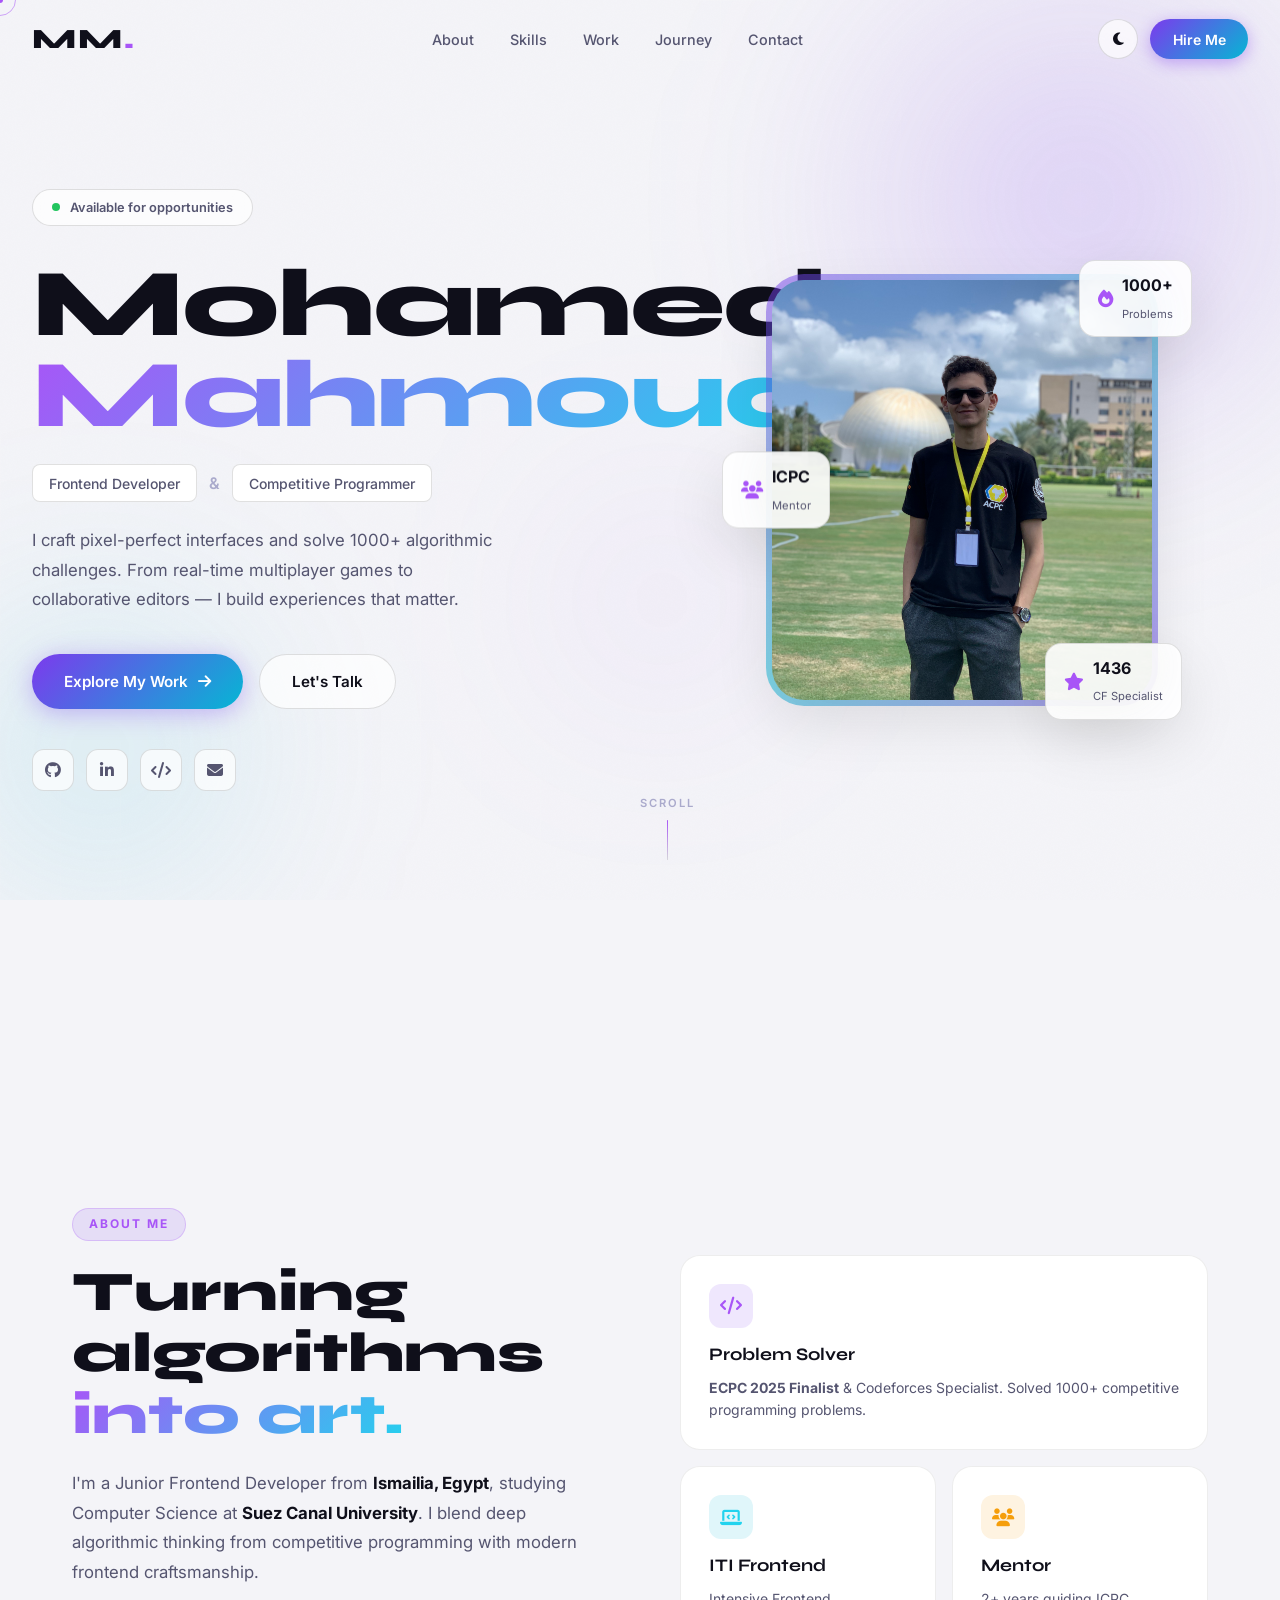
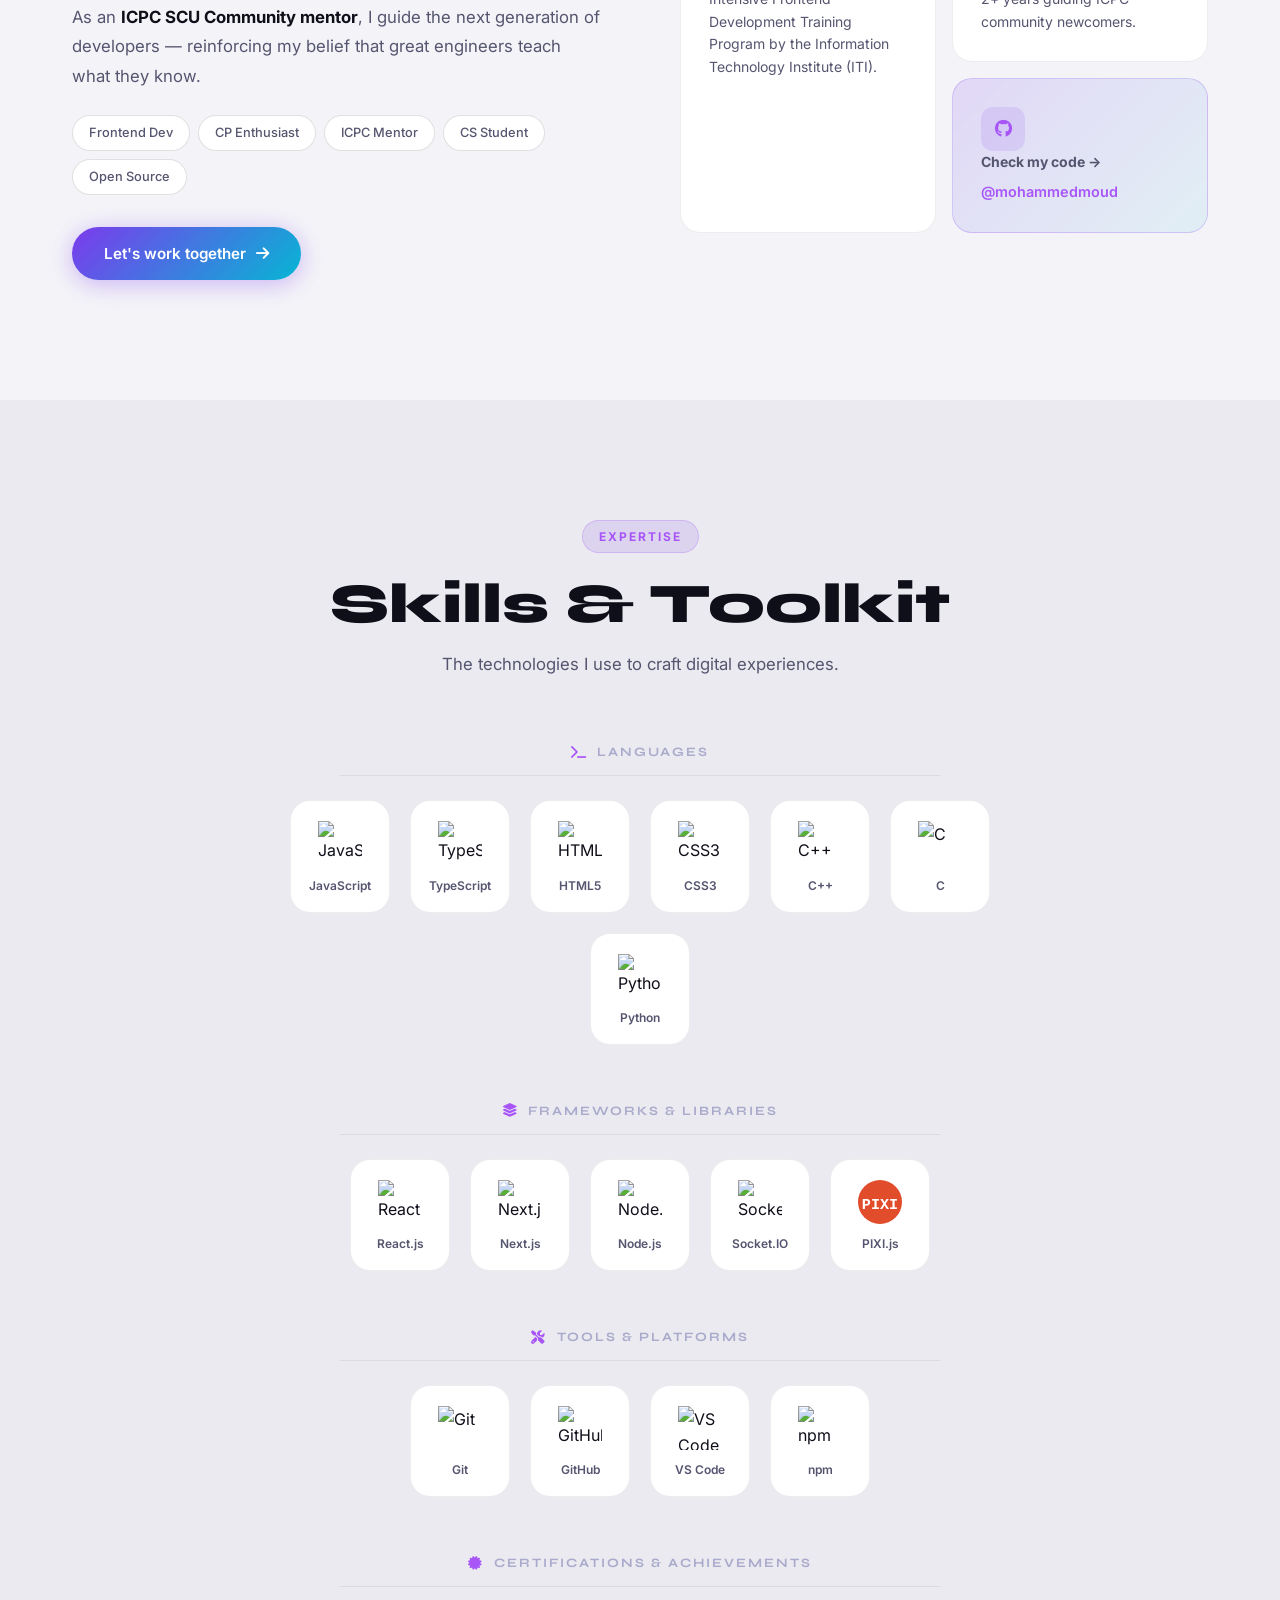
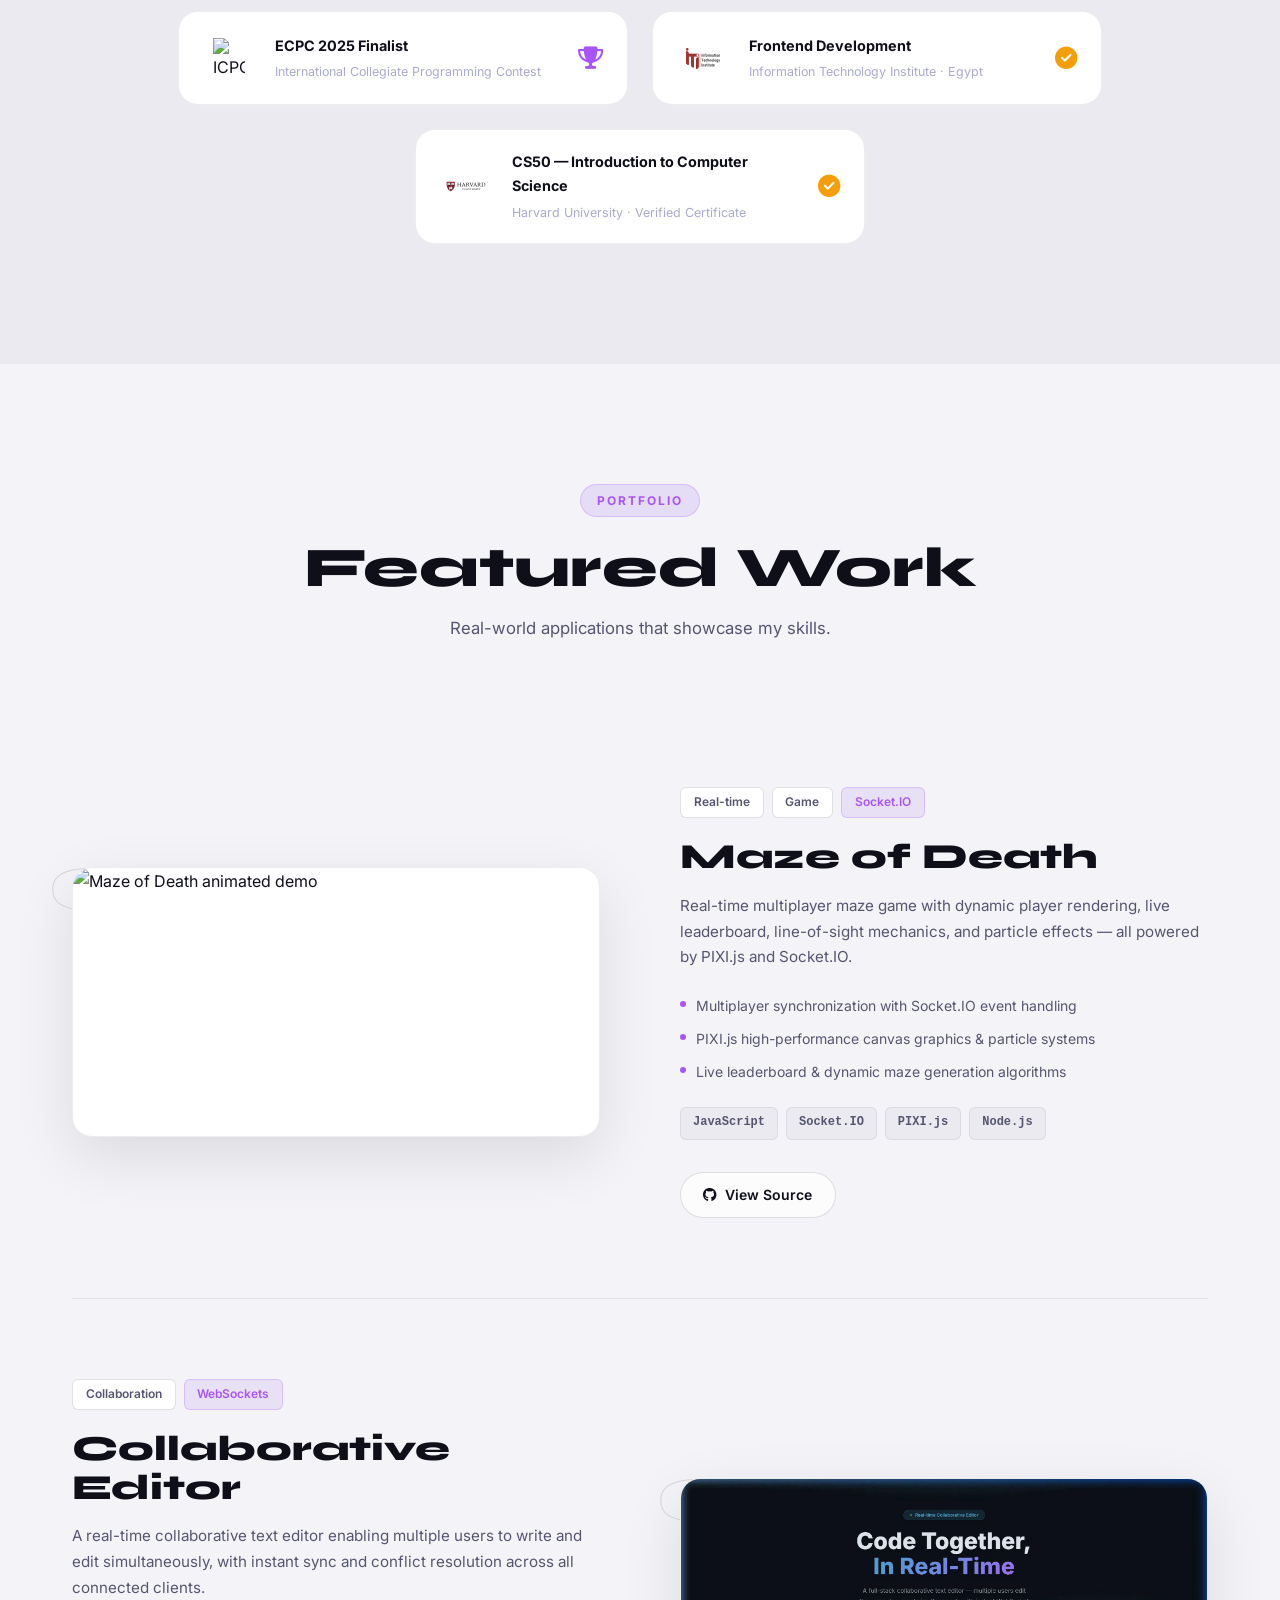
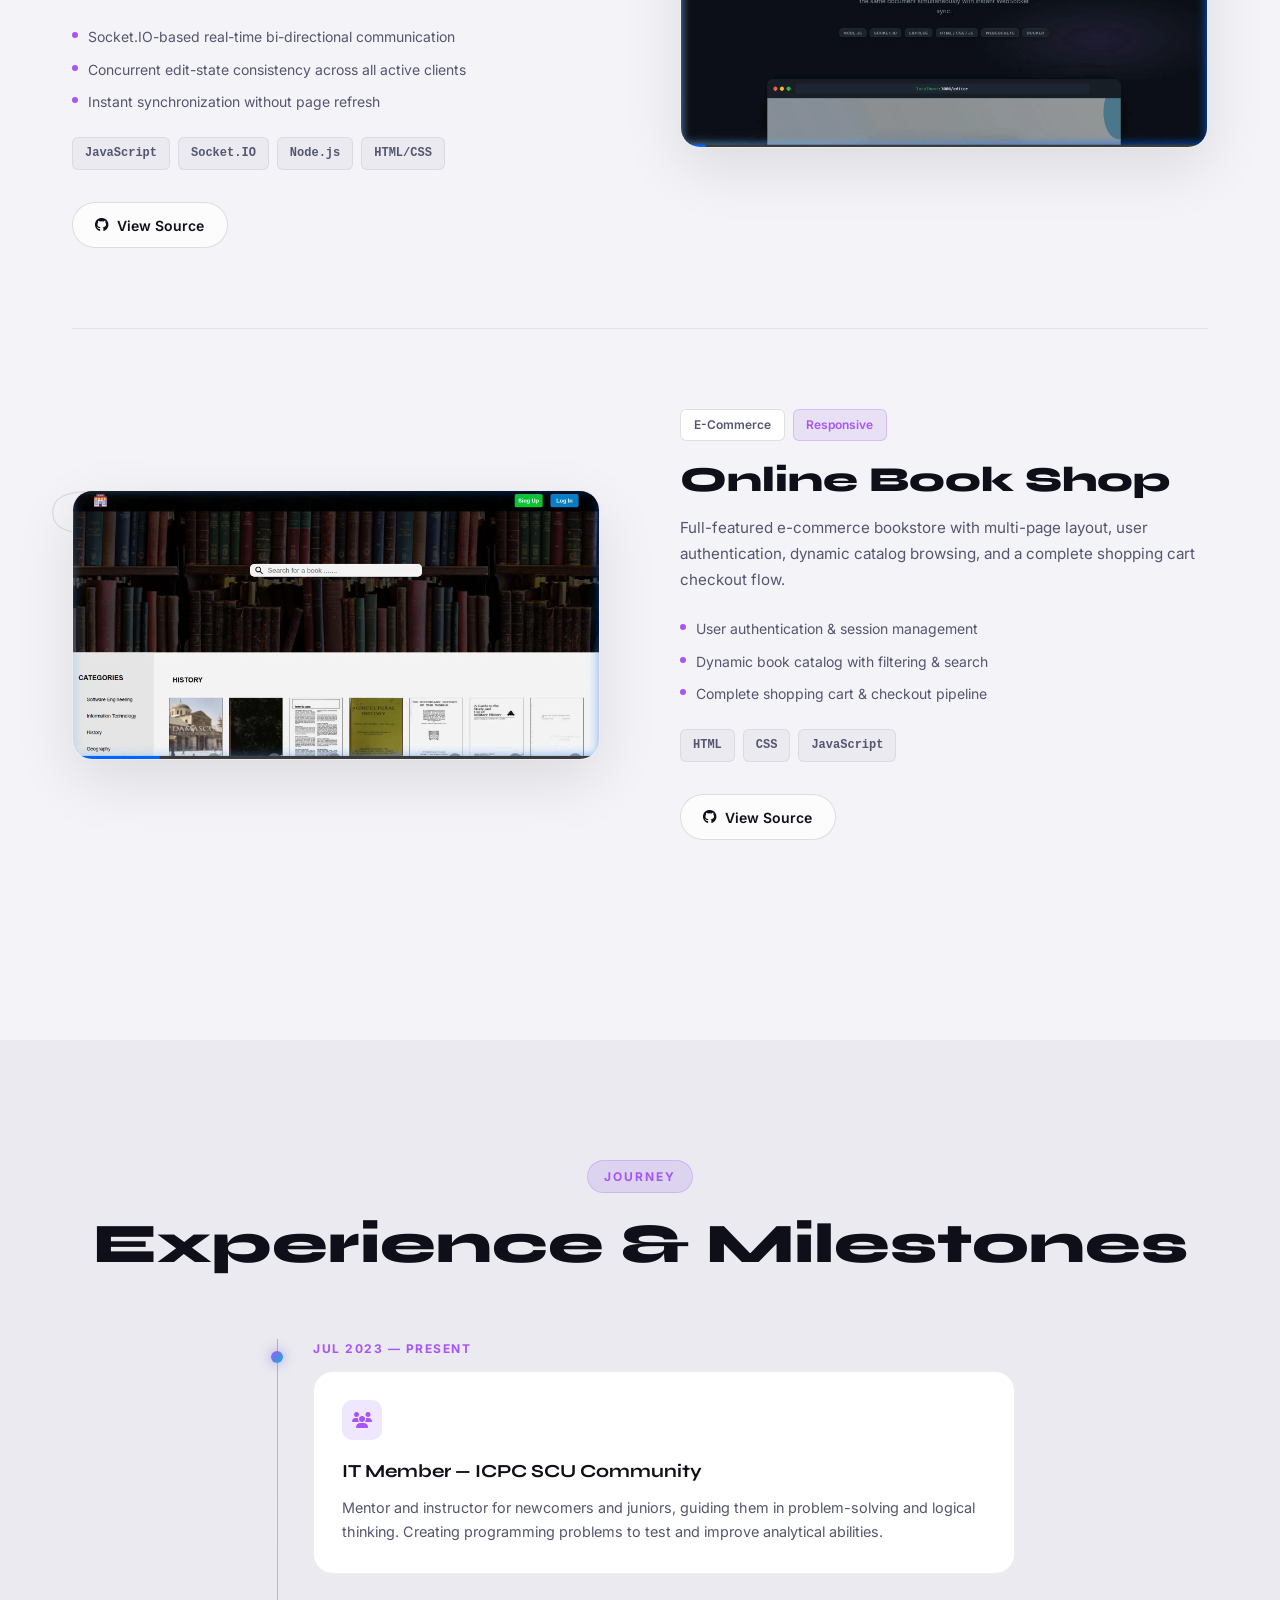
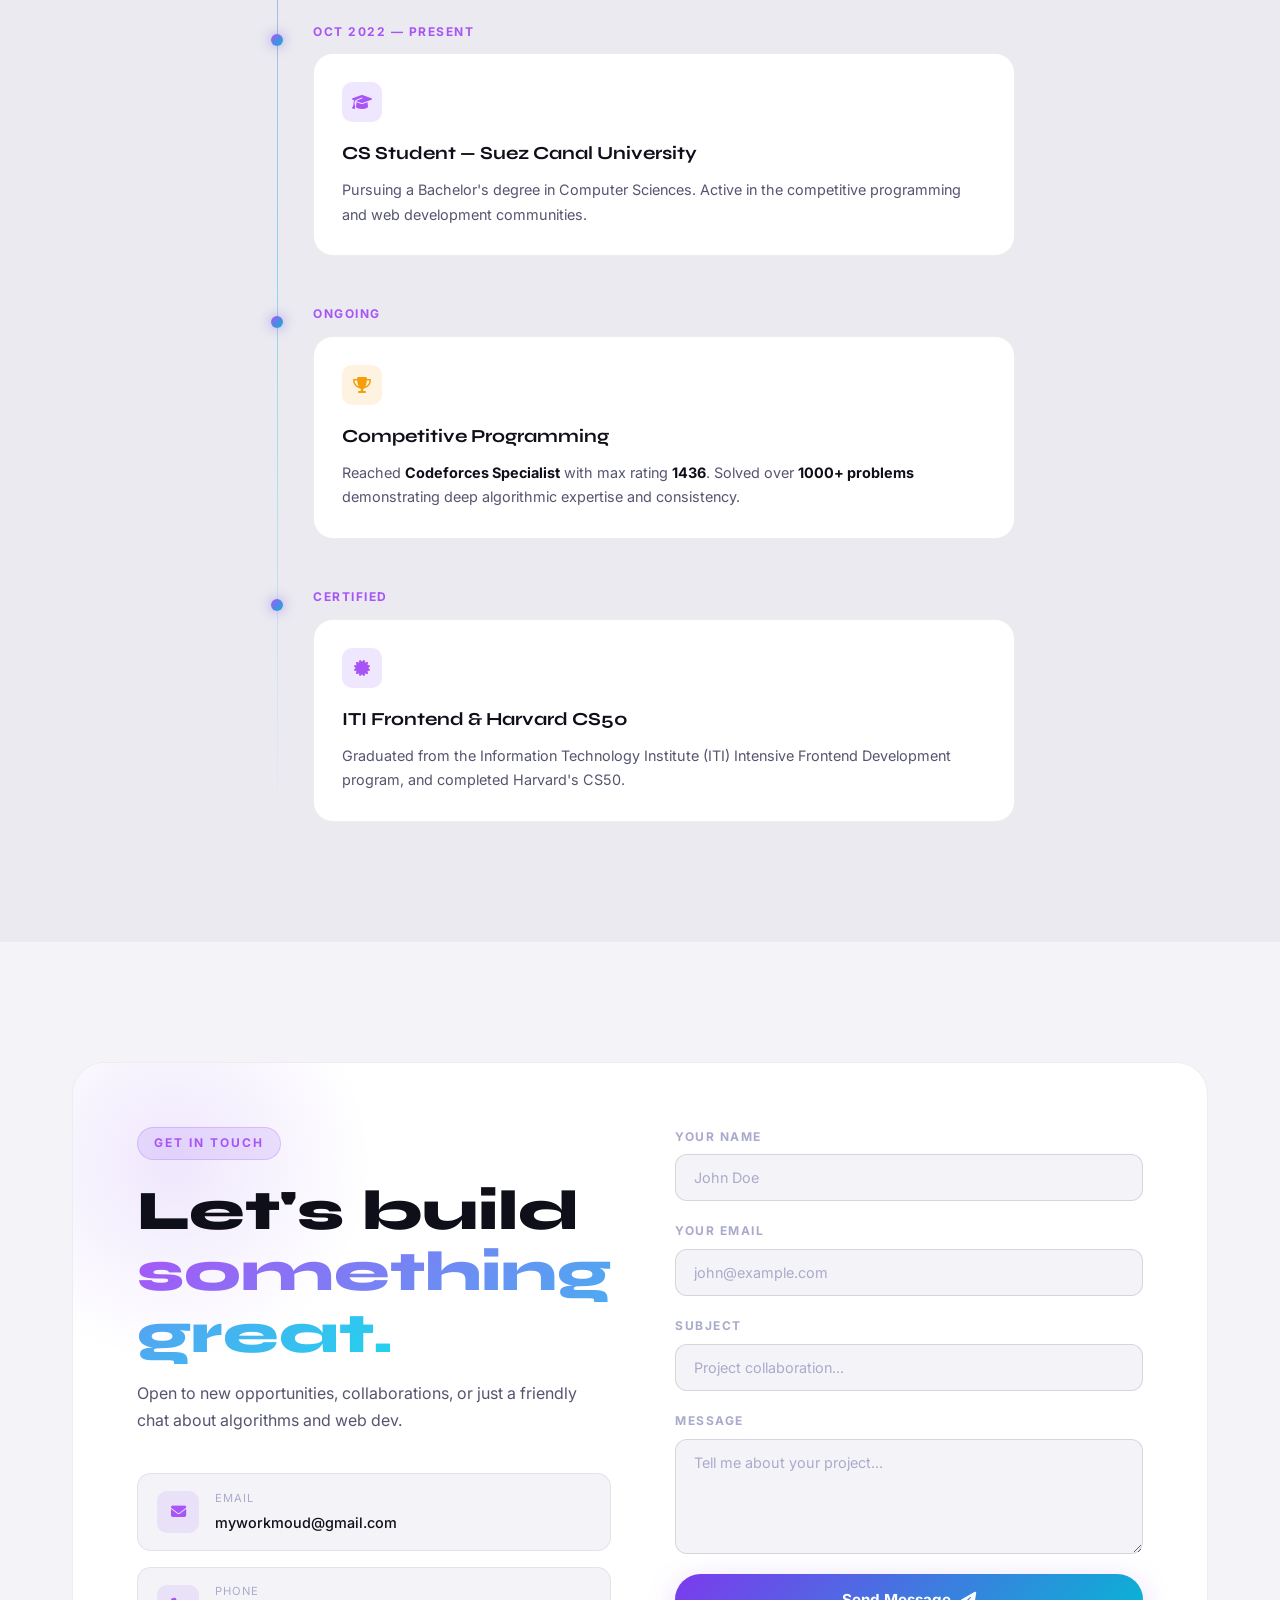
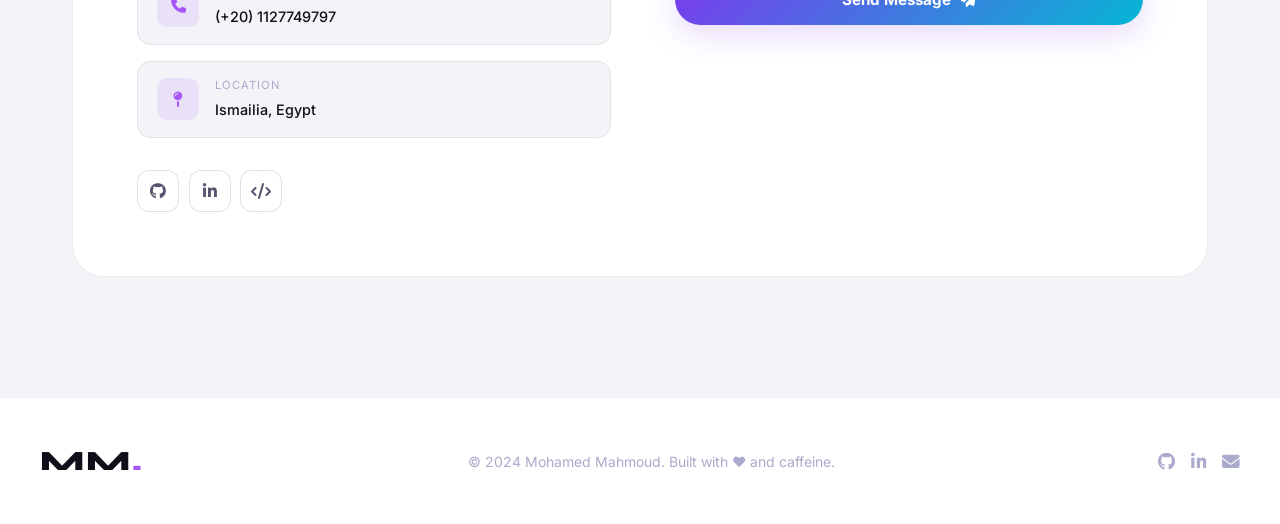
==== commit 198f8dd0: "update" ====
--- a/index.html
+++ b/index.html
@@ -48,7 +48,7 @@
         <button id="theme-toggle" class="theme-btn" aria-label="Toggle theme">
           <i class="fa-solid fa-moon" id="theme-icon"></i>
         </button>
-        <a href="https://docs.google.com/document/d/1dBStdwqow_vI_nFA4Ti6ppSMyKnlEqar/edit?usp=sharing&ouid=118151326517253373276&rtpof=true&sd=true" target="_blank" class="btn-hire">Hire Me</a>
+        <a href="https://docs.google.com/document/d/1dUL7Yisas0Rkx9z4GJkrEwn-_I76yd5F/edit?usp=drive_link&ouid=118151326517253373276&rtpof=true&sd=true" target="_blank" class="btn-hire">Hire Me</a>
         <button class="hamburger" id="hamburger" aria-label="Menu">
           <span></span><span></span>
         </button>
--- a/style.css
+++ b/style.css
@@ -1535,7 +1535,7 @@
 
 .project-title {
   font-family: var(--font-head);
-  font-size: 2.2rem;
+  font-size: clamp(1.6rem, 5vw, 2.2rem);
   font-weight: 800;
   line-height: 1.1;
   margin-bottom: 1rem;
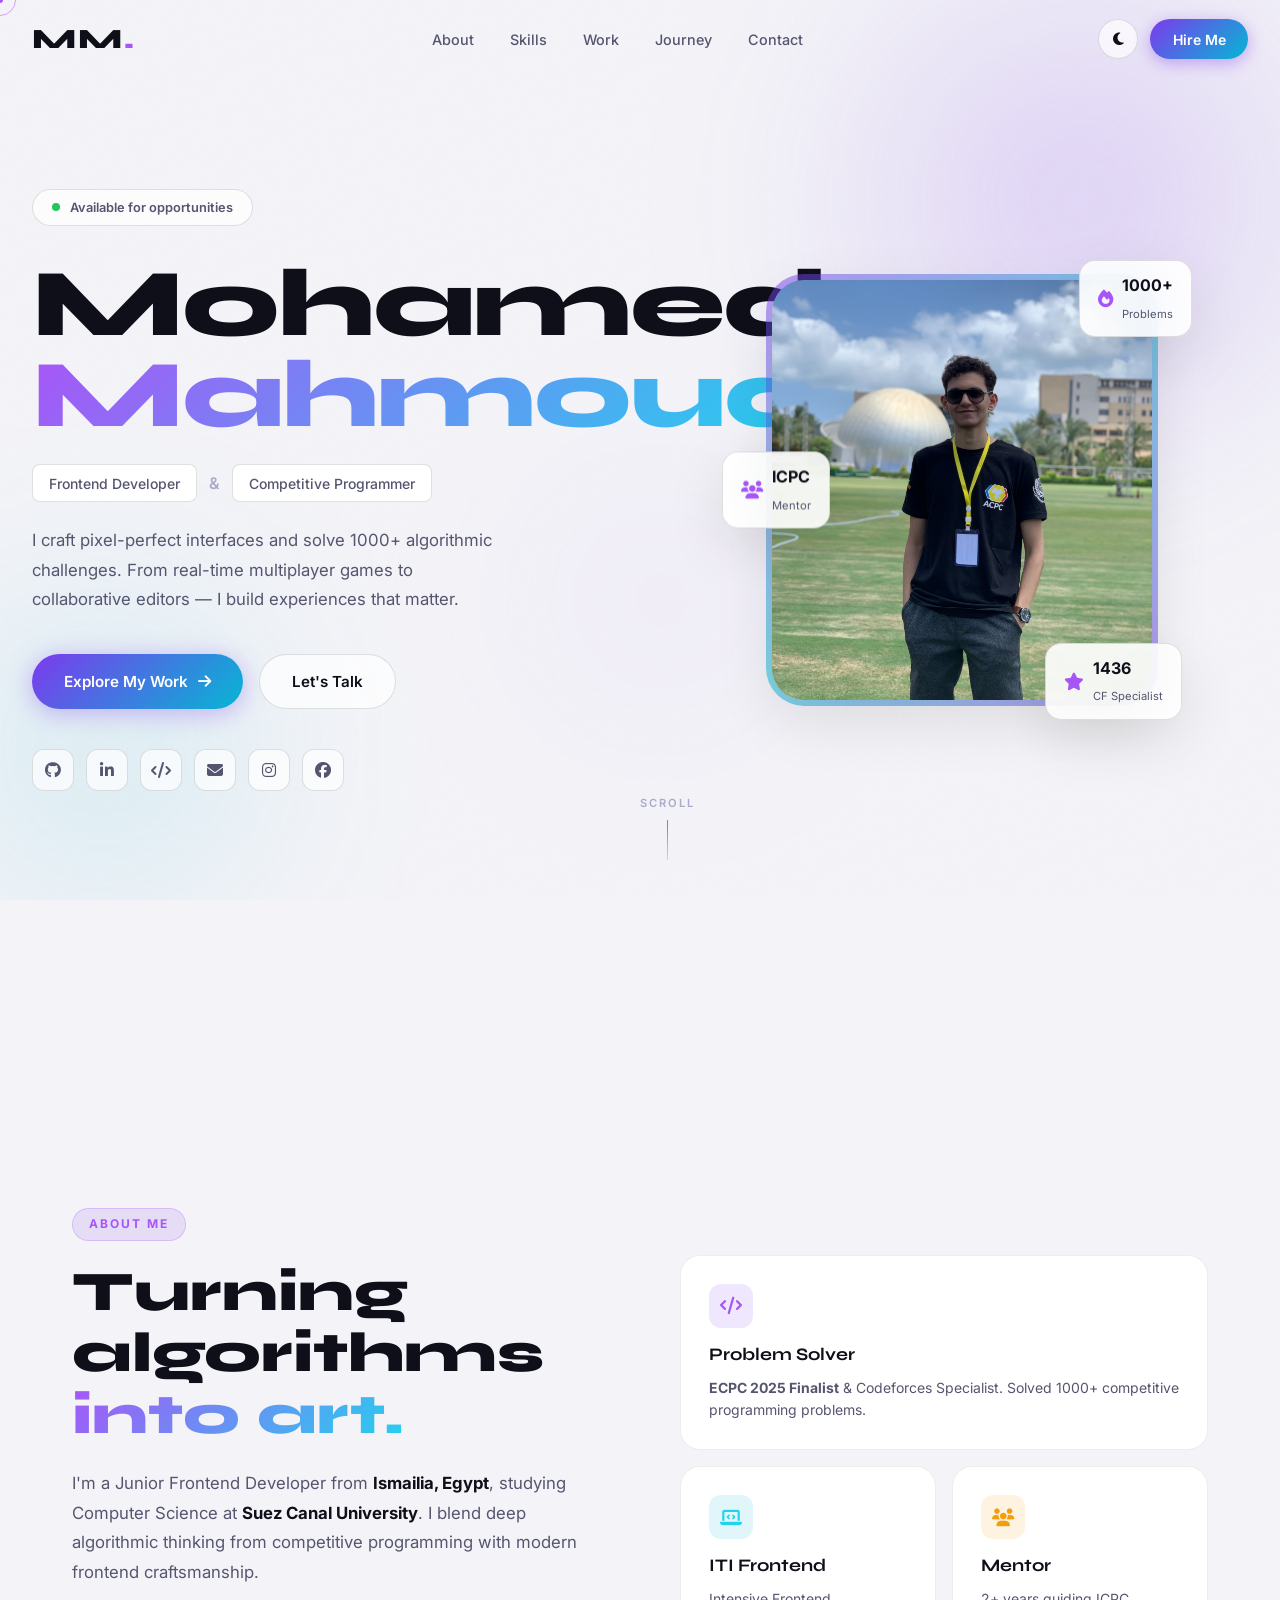
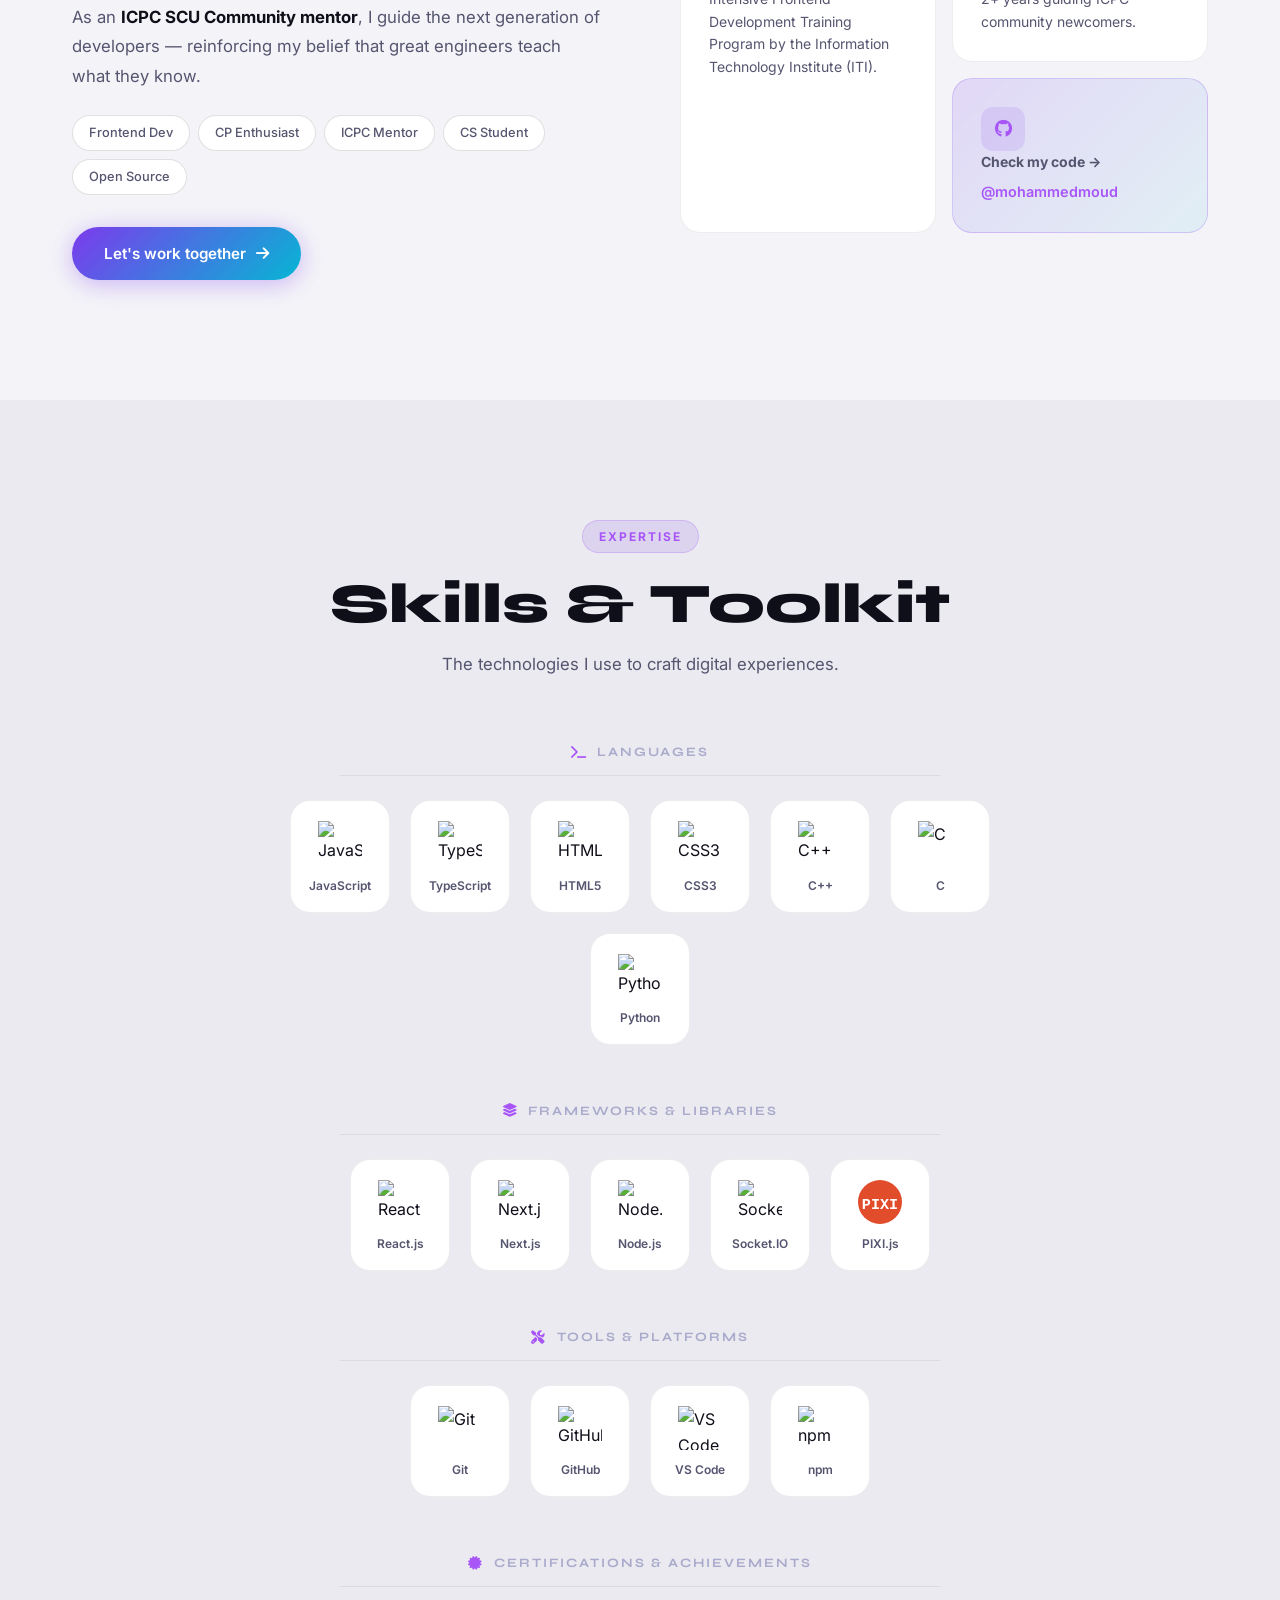
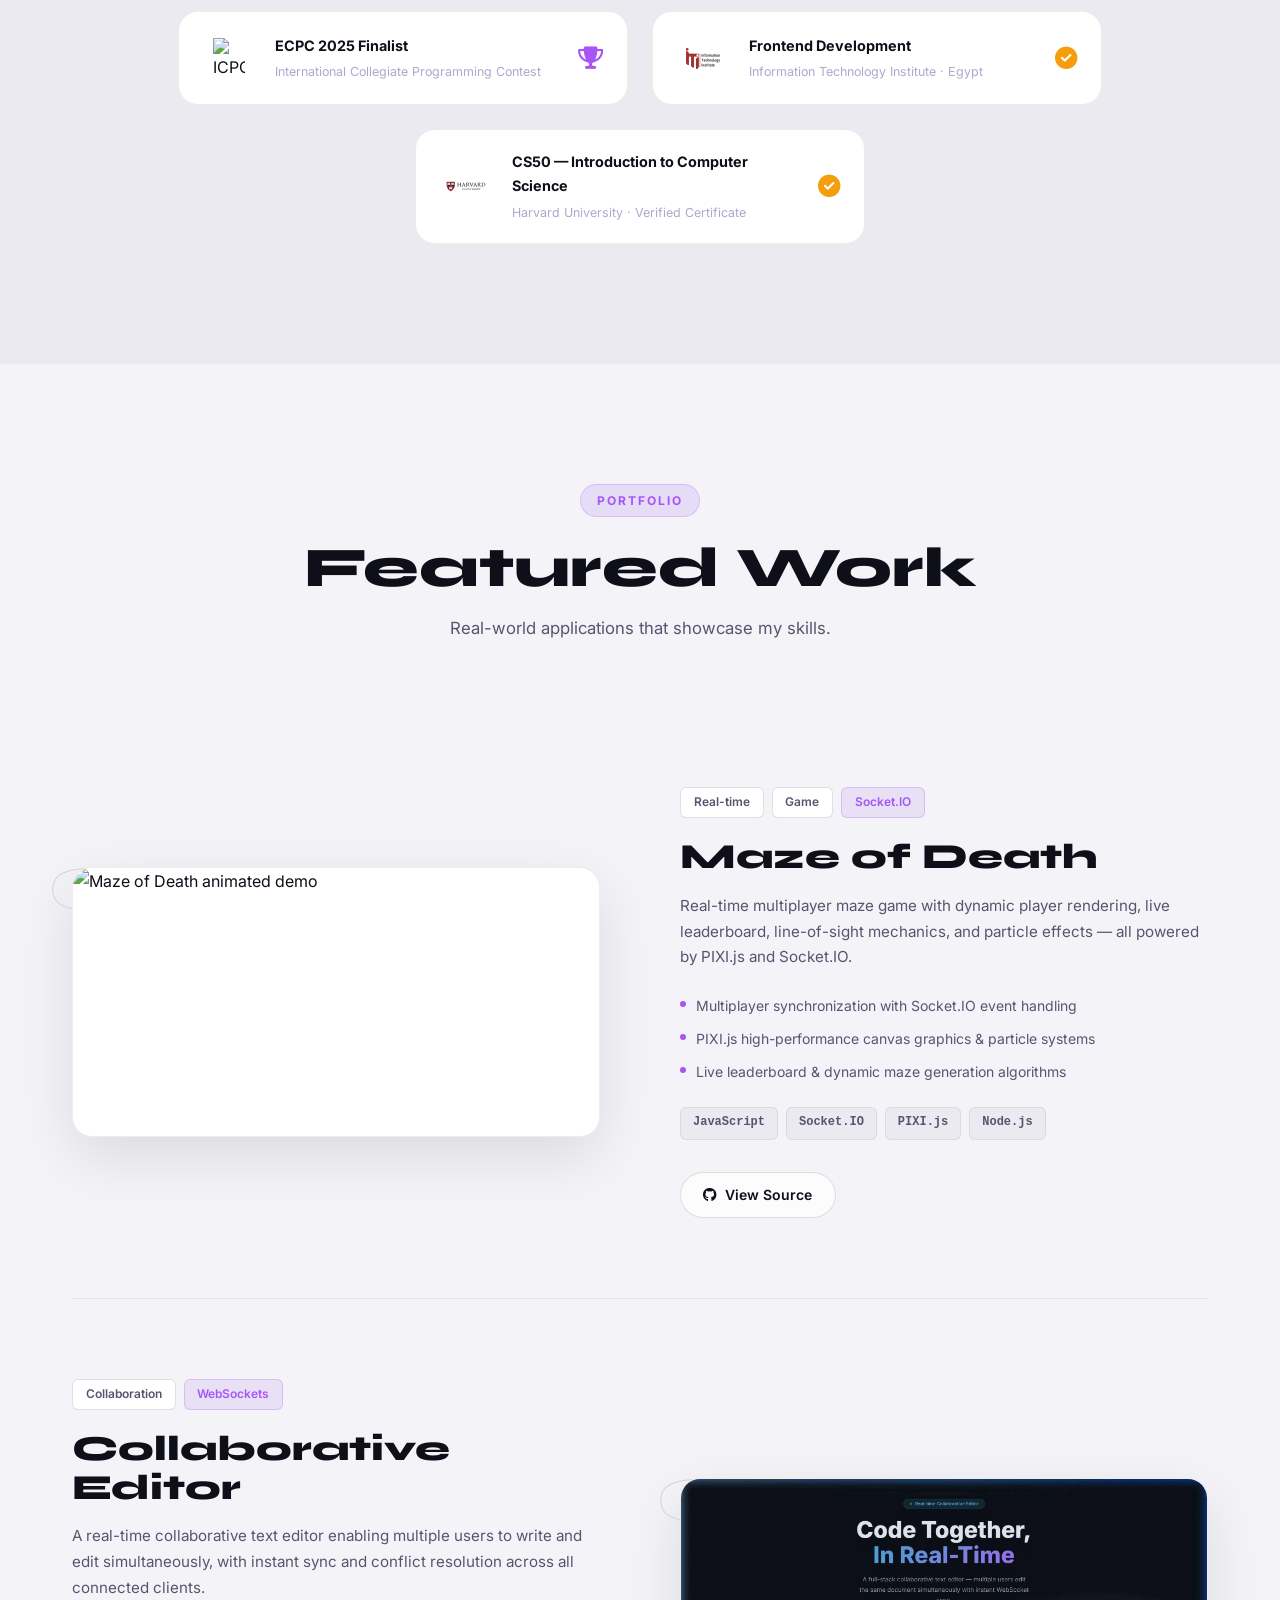
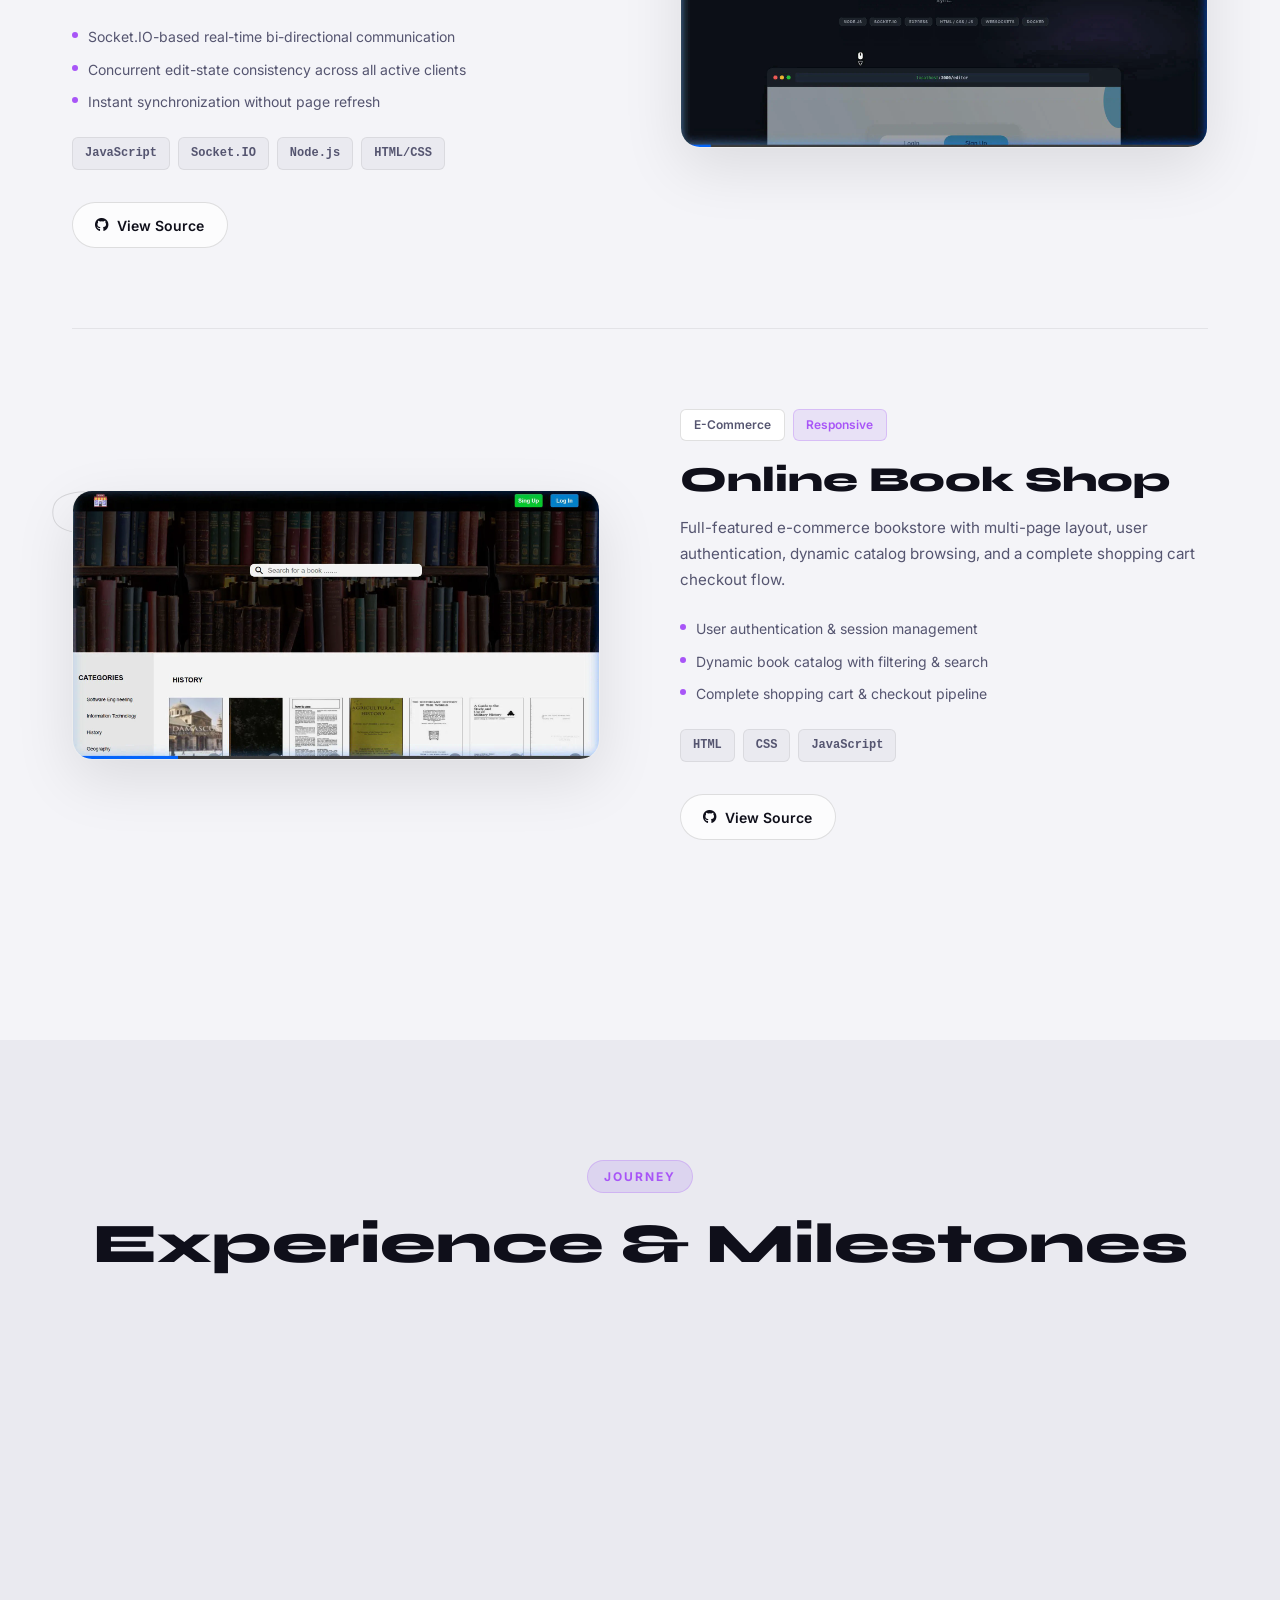
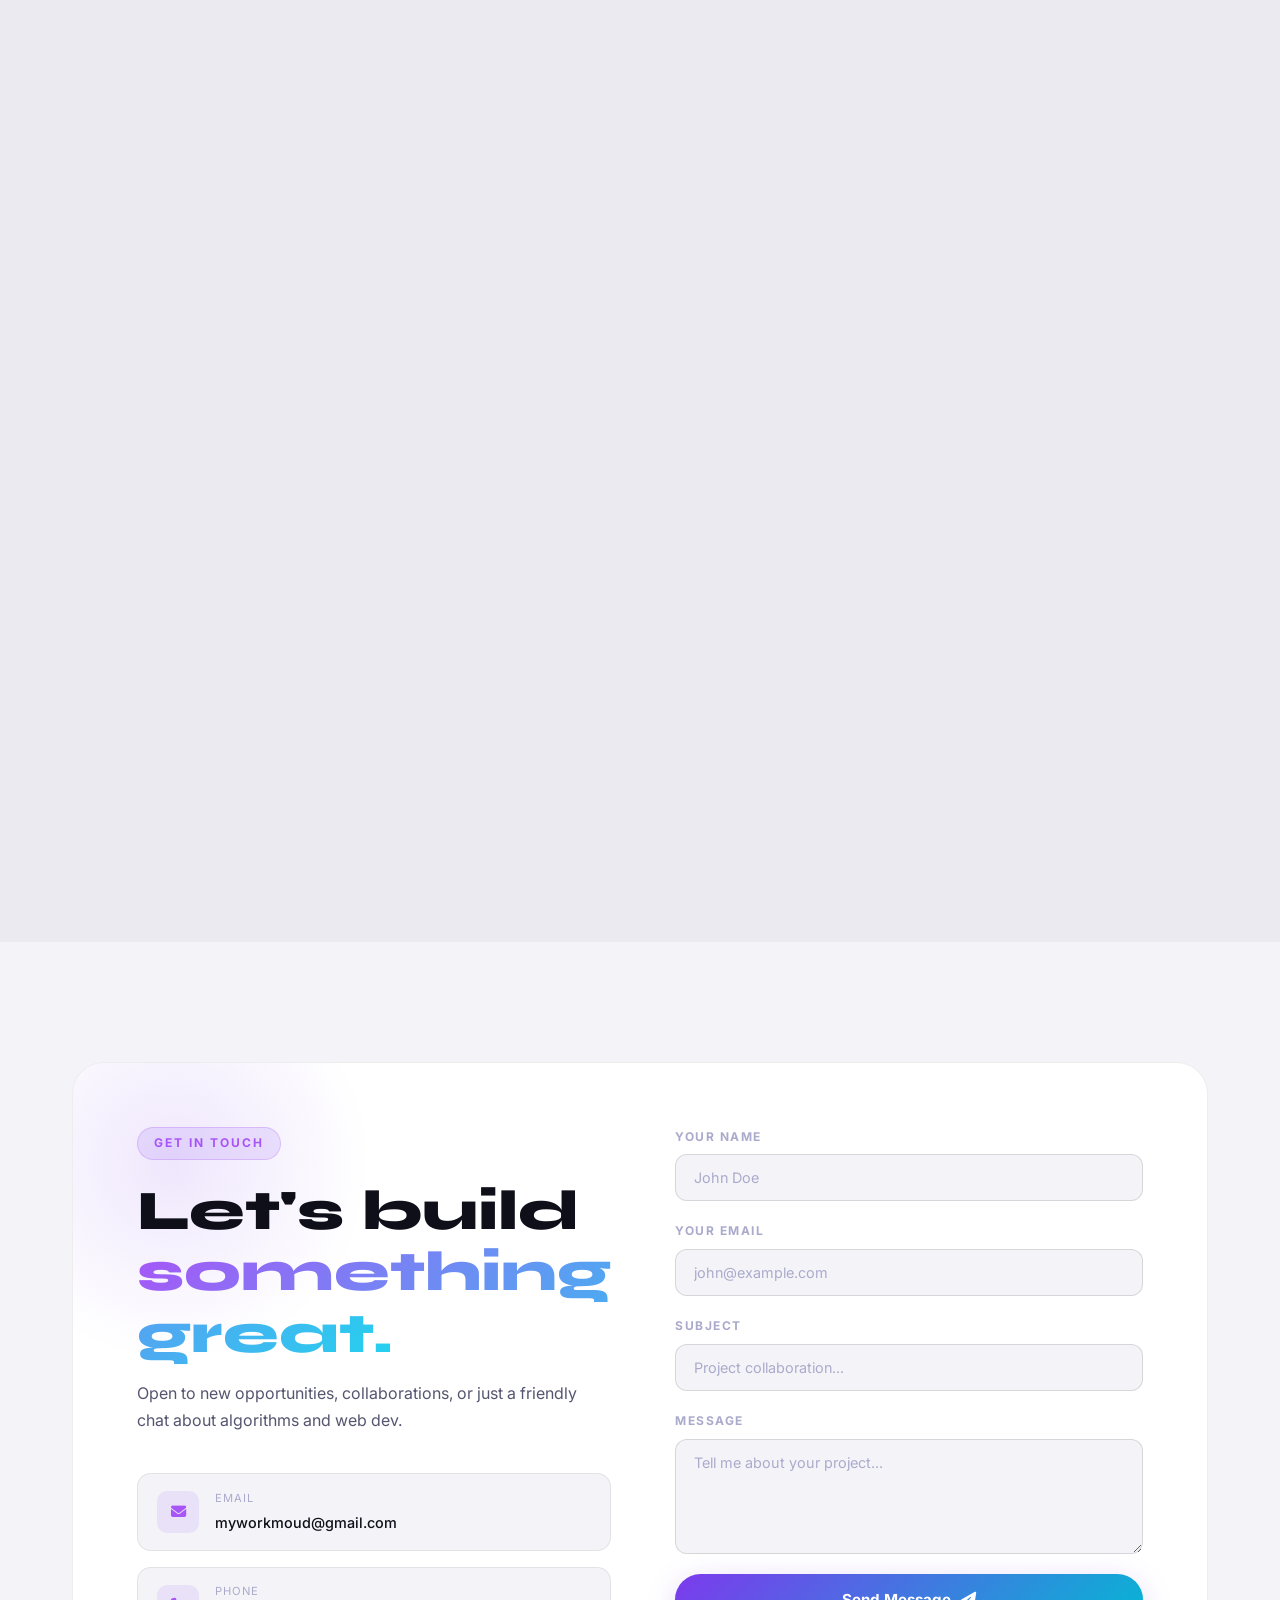
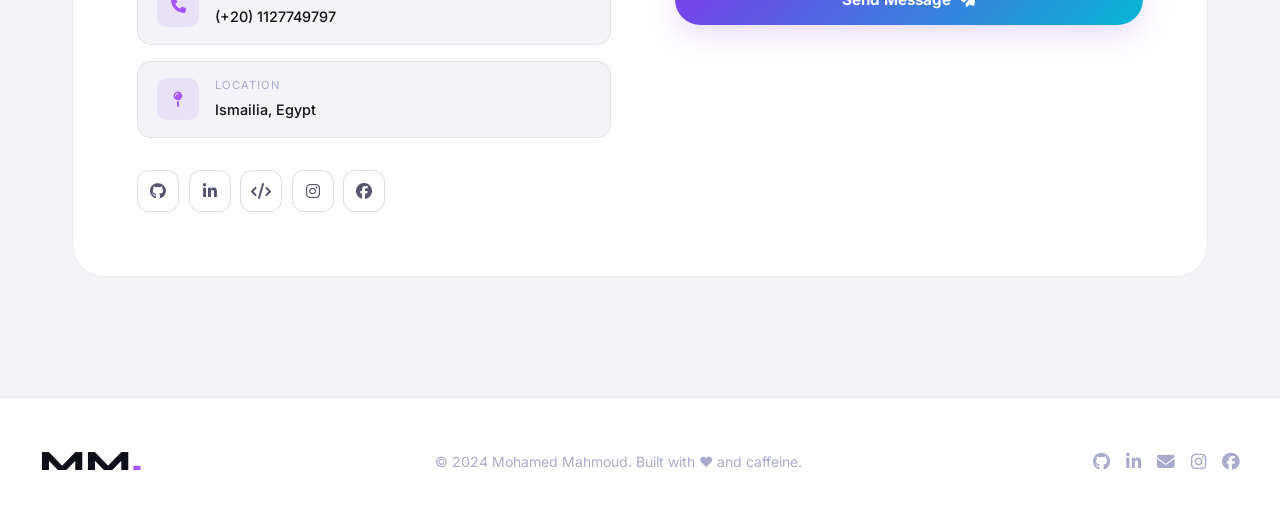
==== commit 1acc8c6f: "update" ====
--- a/index.html
+++ b/index.html
@@ -121,6 +121,12 @@
           <a href="mailto:myworkmoud@gmail.com" class="social-btn" aria-label="Email">
             <i class="fa-solid fa-envelope"></i>
           </a>
+          <a href="https://www.instagram.com/mohammedmoudd/" target="_blank" class="social-btn" aria-label="Instagram">
+            <i class="fa-brands fa-instagram"></i>
+          </a>
+          <a href="https://web.facebook.com/mohammedmoudd/" target="_blank" class="social-btn" aria-label="Facebook">
+            <i class="fa-brands fa-facebook"></i>
+          </a>
         </div>
       </div>
 
@@ -602,6 +608,12 @@
             <a href="https://codeforces.com/profile/MOUDX" target="_blank" class="social-btn">
               <i class="fa-solid fa-code"></i>
             </a>
+            <a href="https://www.instagram.com/mohammedmoudd/" target="_blank" class="social-btn" aria-label="Instagram">
+              <i class="fa-brands fa-instagram"></i>
+            </a>
+            <a href="https://web.facebook.com/mohammedmoudd/" target="_blank" class="social-btn" aria-label="Facebook">
+              <i class="fa-brands fa-facebook"></i>
+            </a>
           </div>
         </div>
 
@@ -642,6 +654,8 @@
         <a href="https://github.com/mohammedmoud" target="_blank" aria-label="GitHub"><i class="fa-brands fa-github"></i></a>
         <a href="https://www.linkedin.com/in/imomoud/" target="_blank" aria-label="LinkedIn"><i class="fa-brands fa-linkedin-in"></i></a>
         <a href="mailto:myworkmoud@gmail.com" aria-label="Email"><i class="fa-solid fa-envelope"></i></a>
+        <a href="https://www.instagram.com/mohammedmoudd/" target="_blank" aria-label="Instagram"><i class="fa-brands fa-instagram"></i></a>
+        <a href="https://web.facebook.com/mohammedmoudd/" target="_blank" aria-label="Facebook"><i class="fa-brands fa-facebook"></i></a>
       </div>
     </div>
   </footer>
